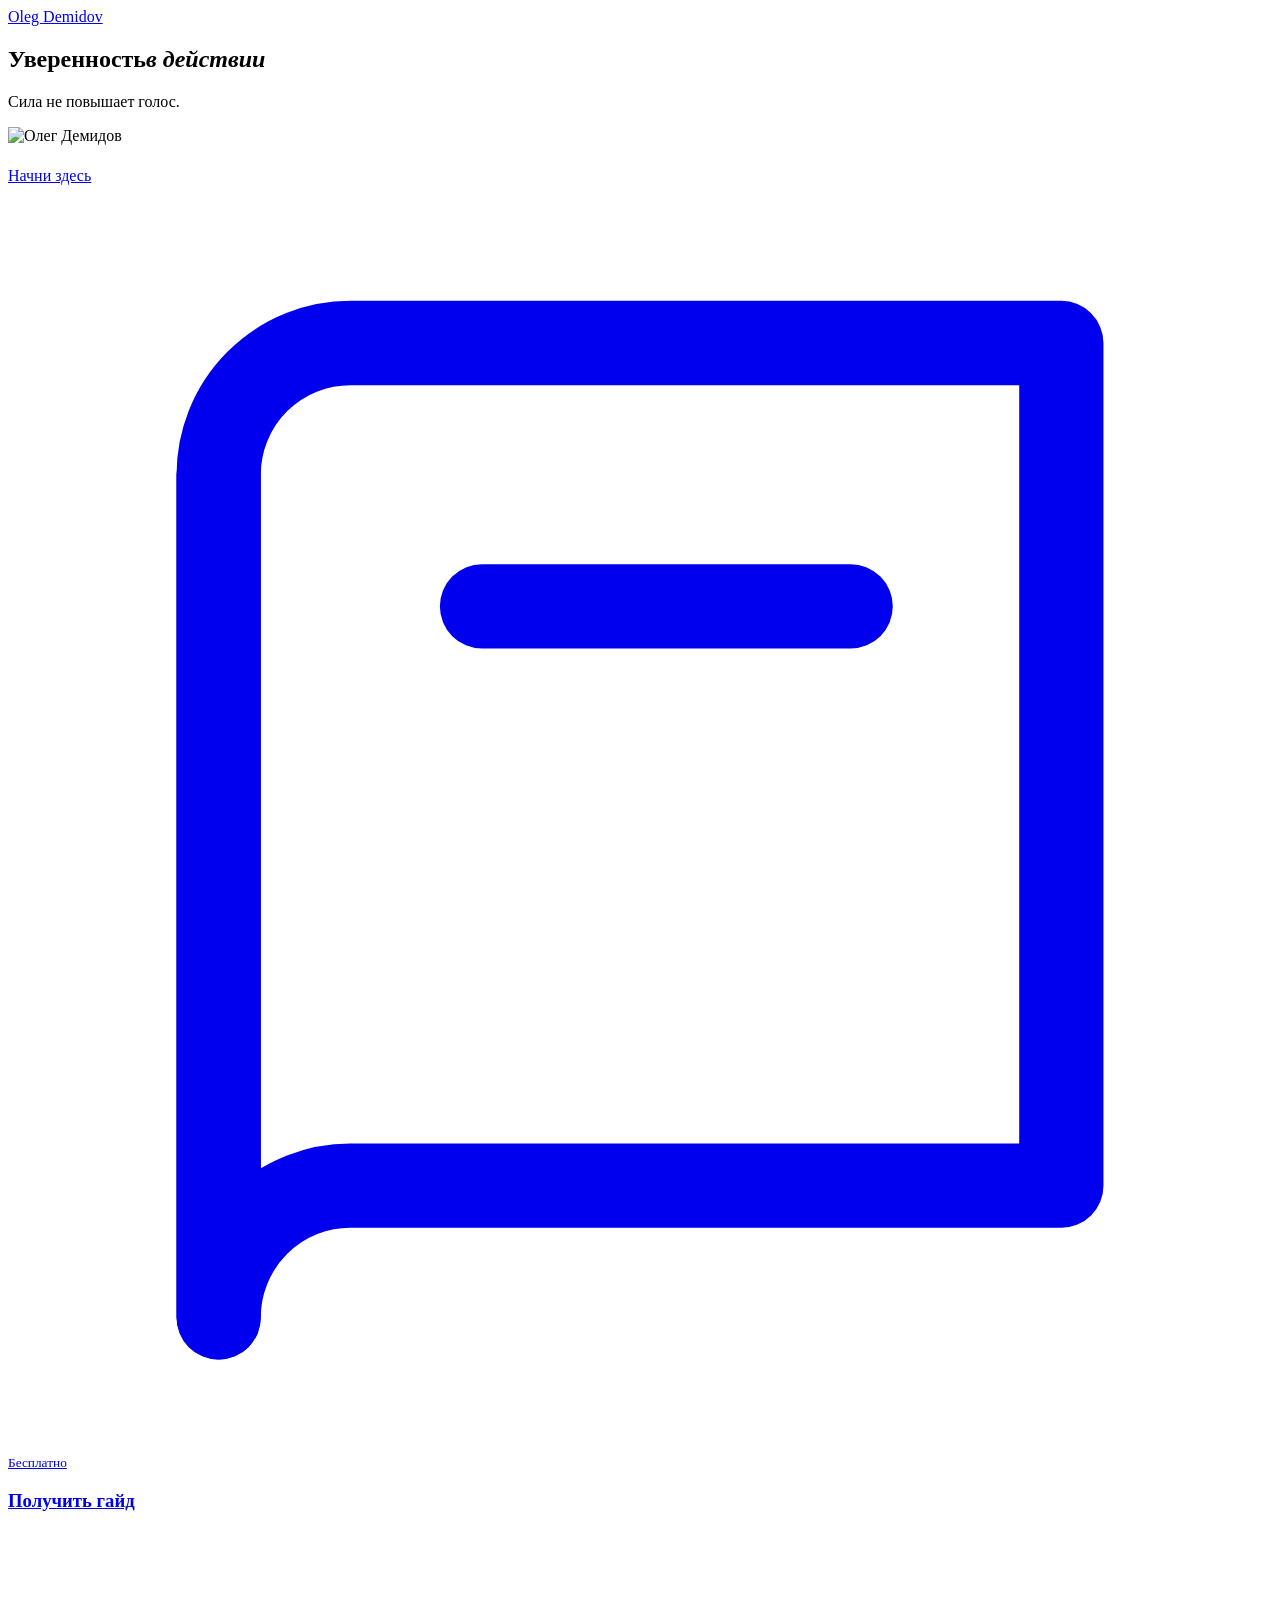
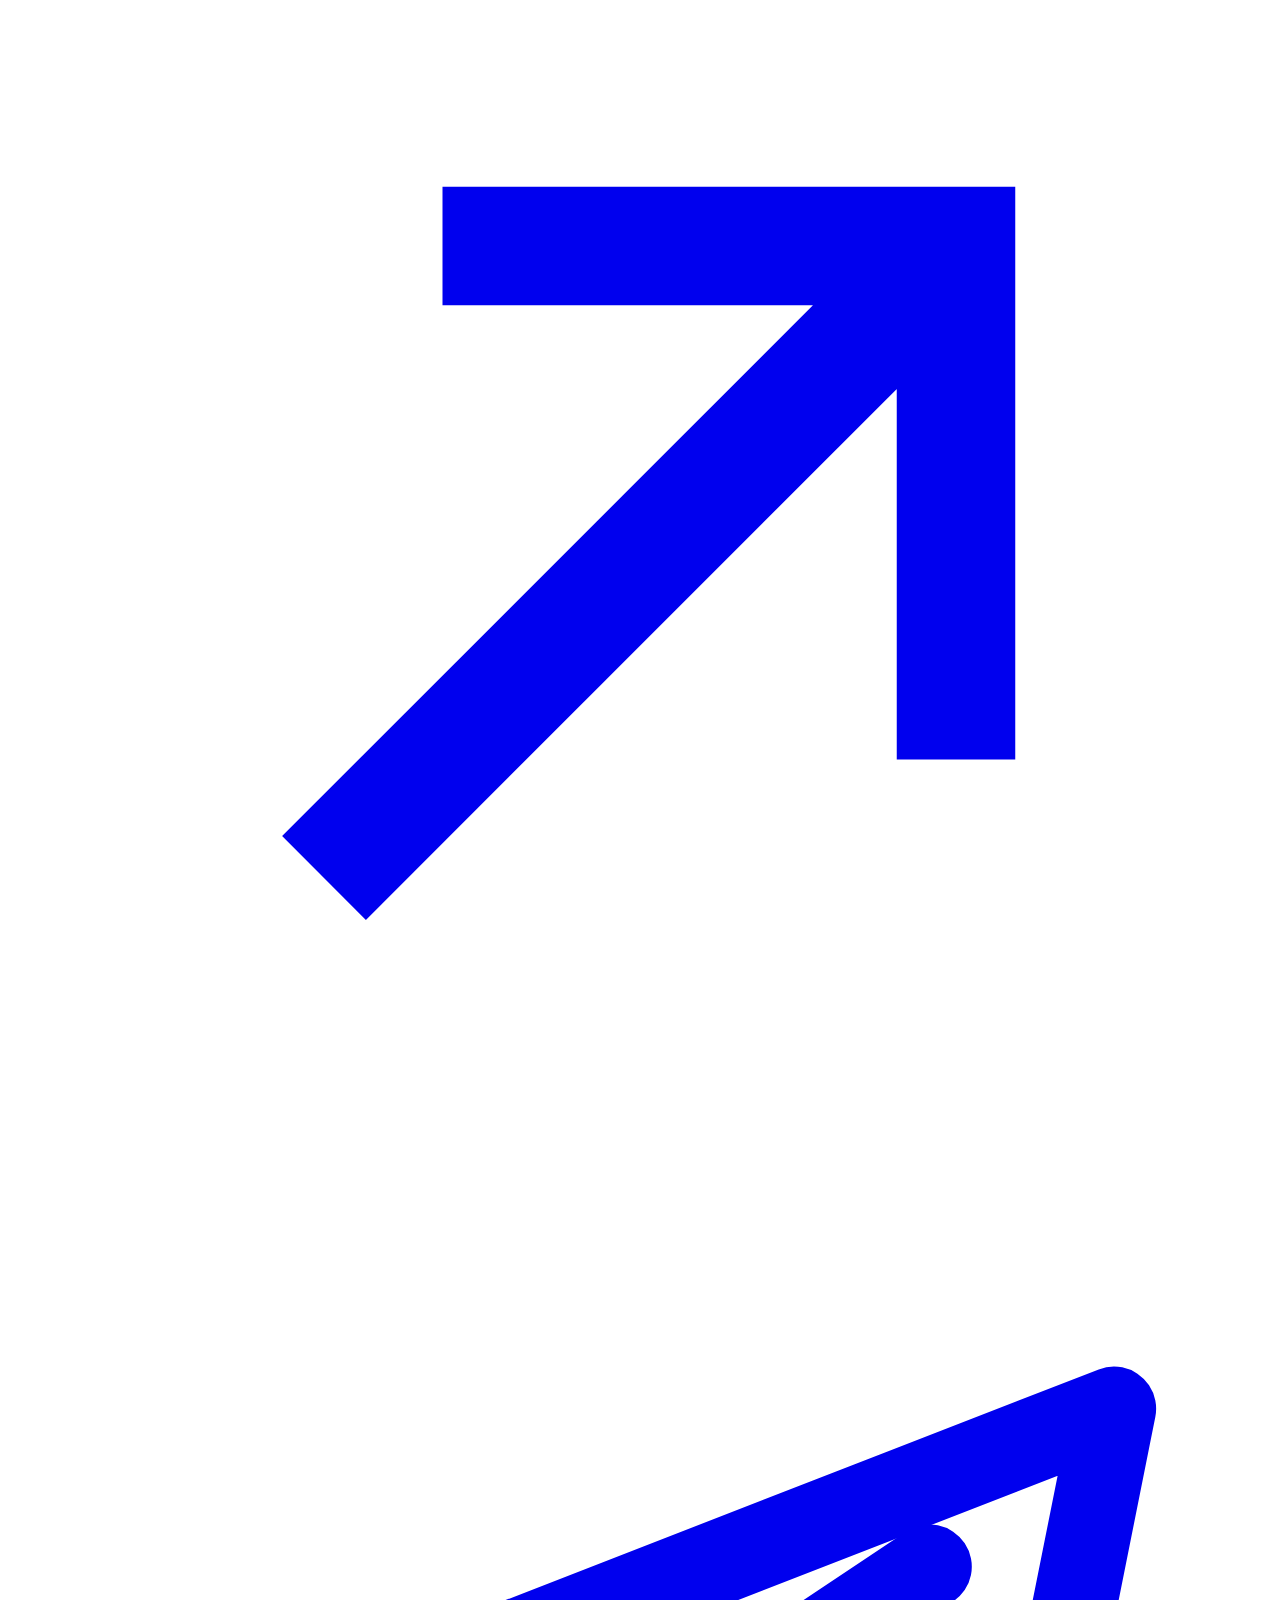
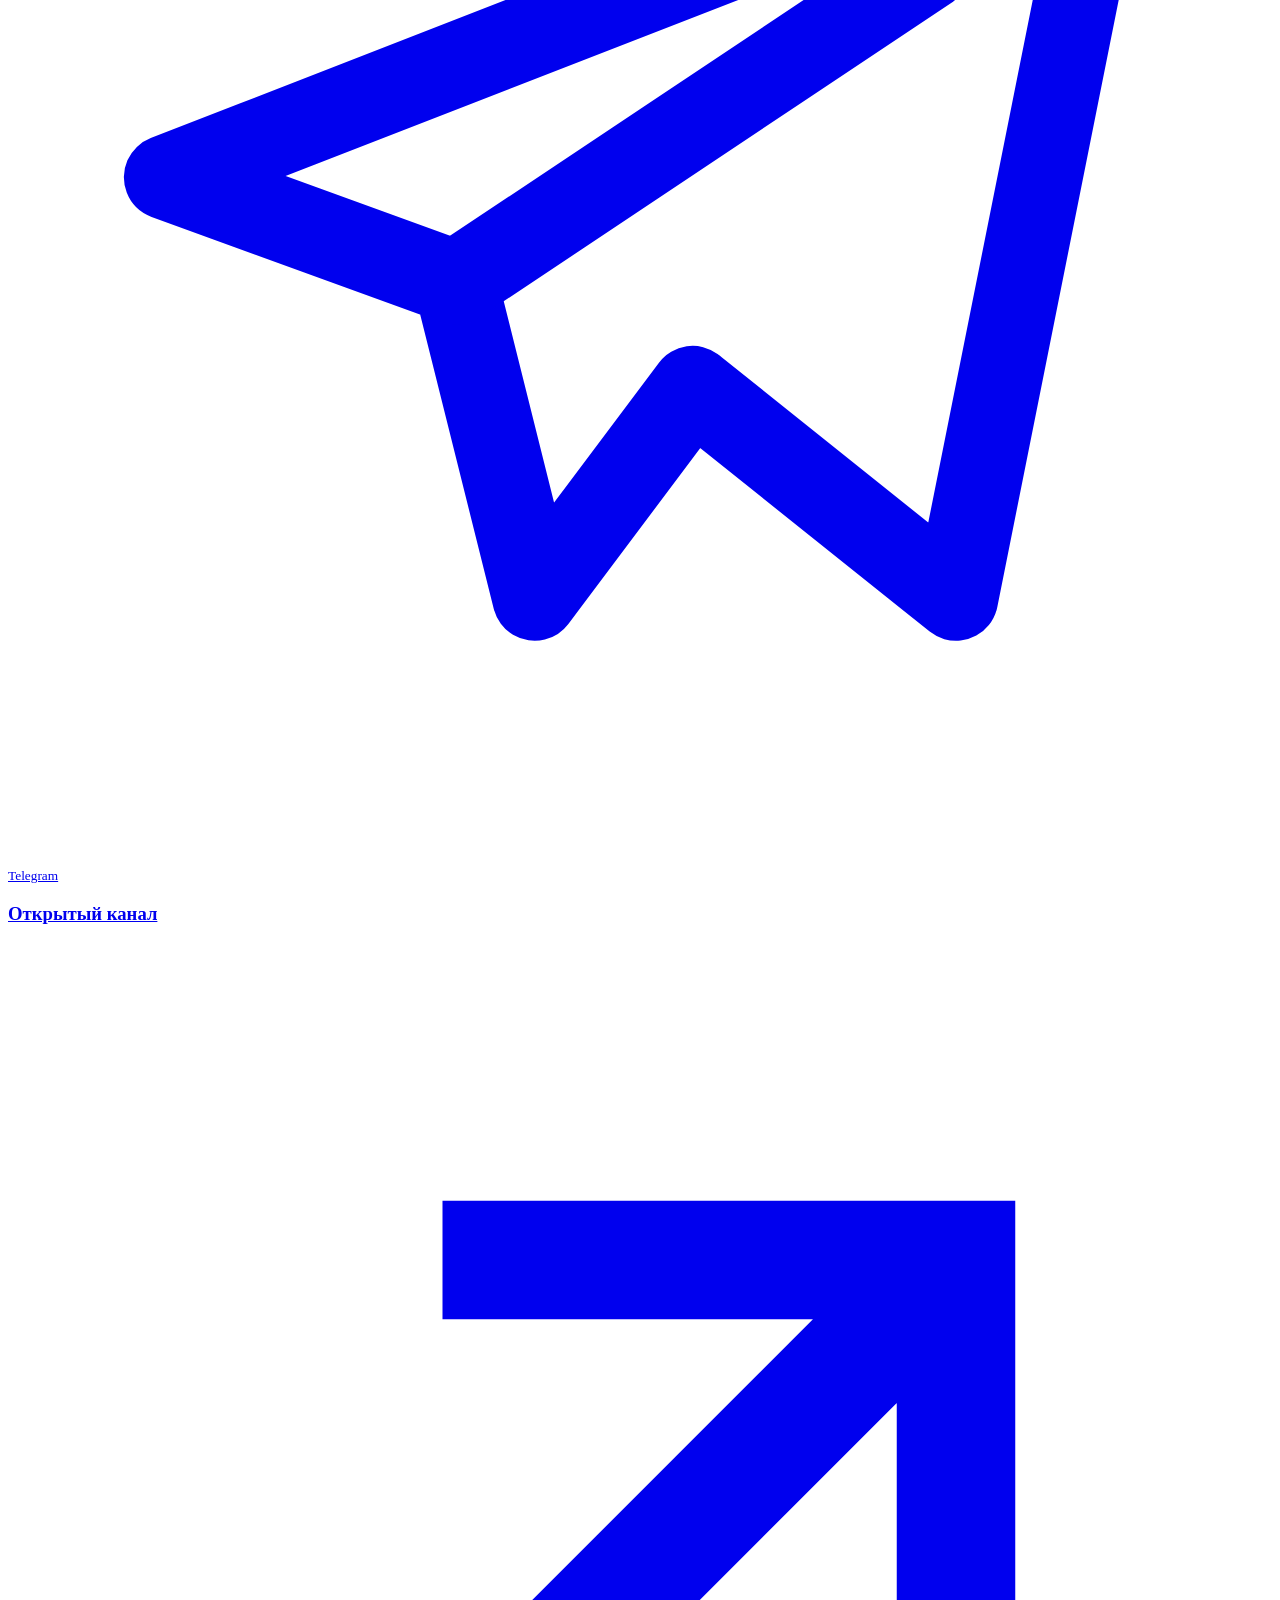
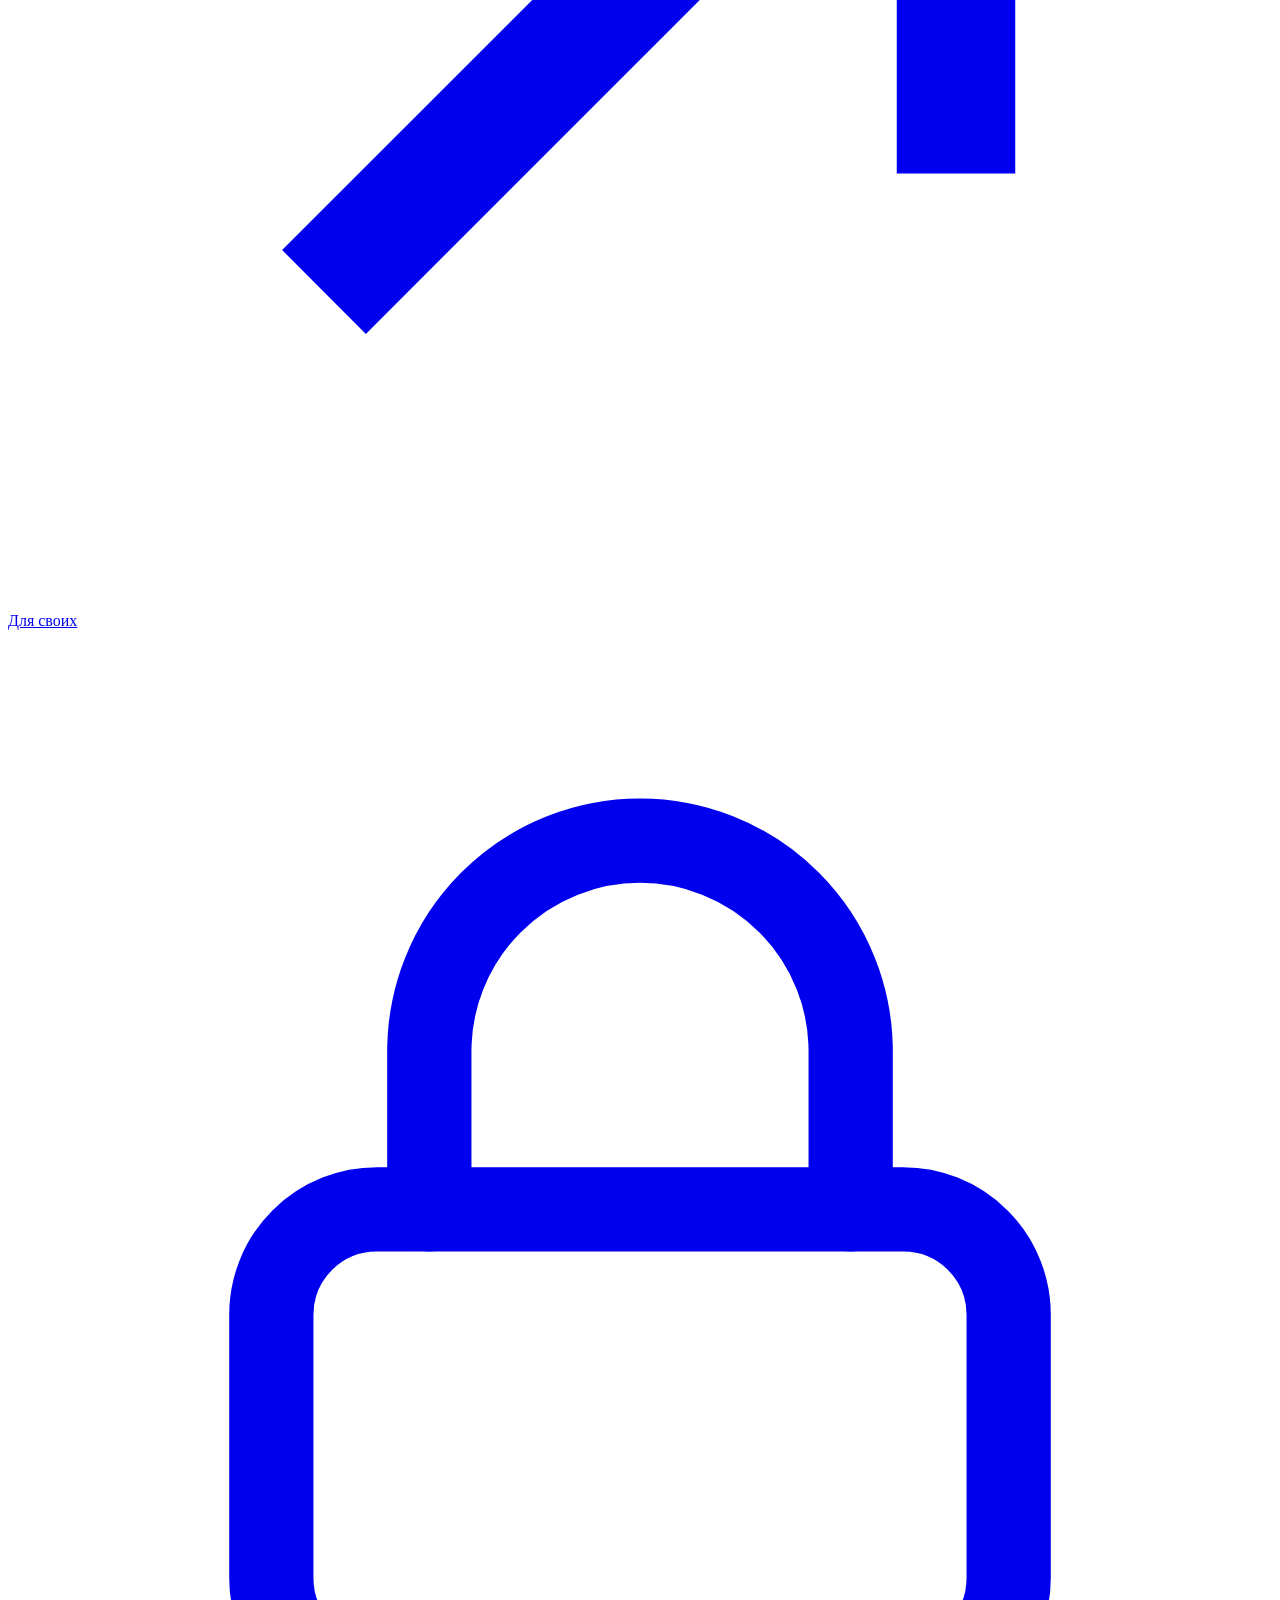
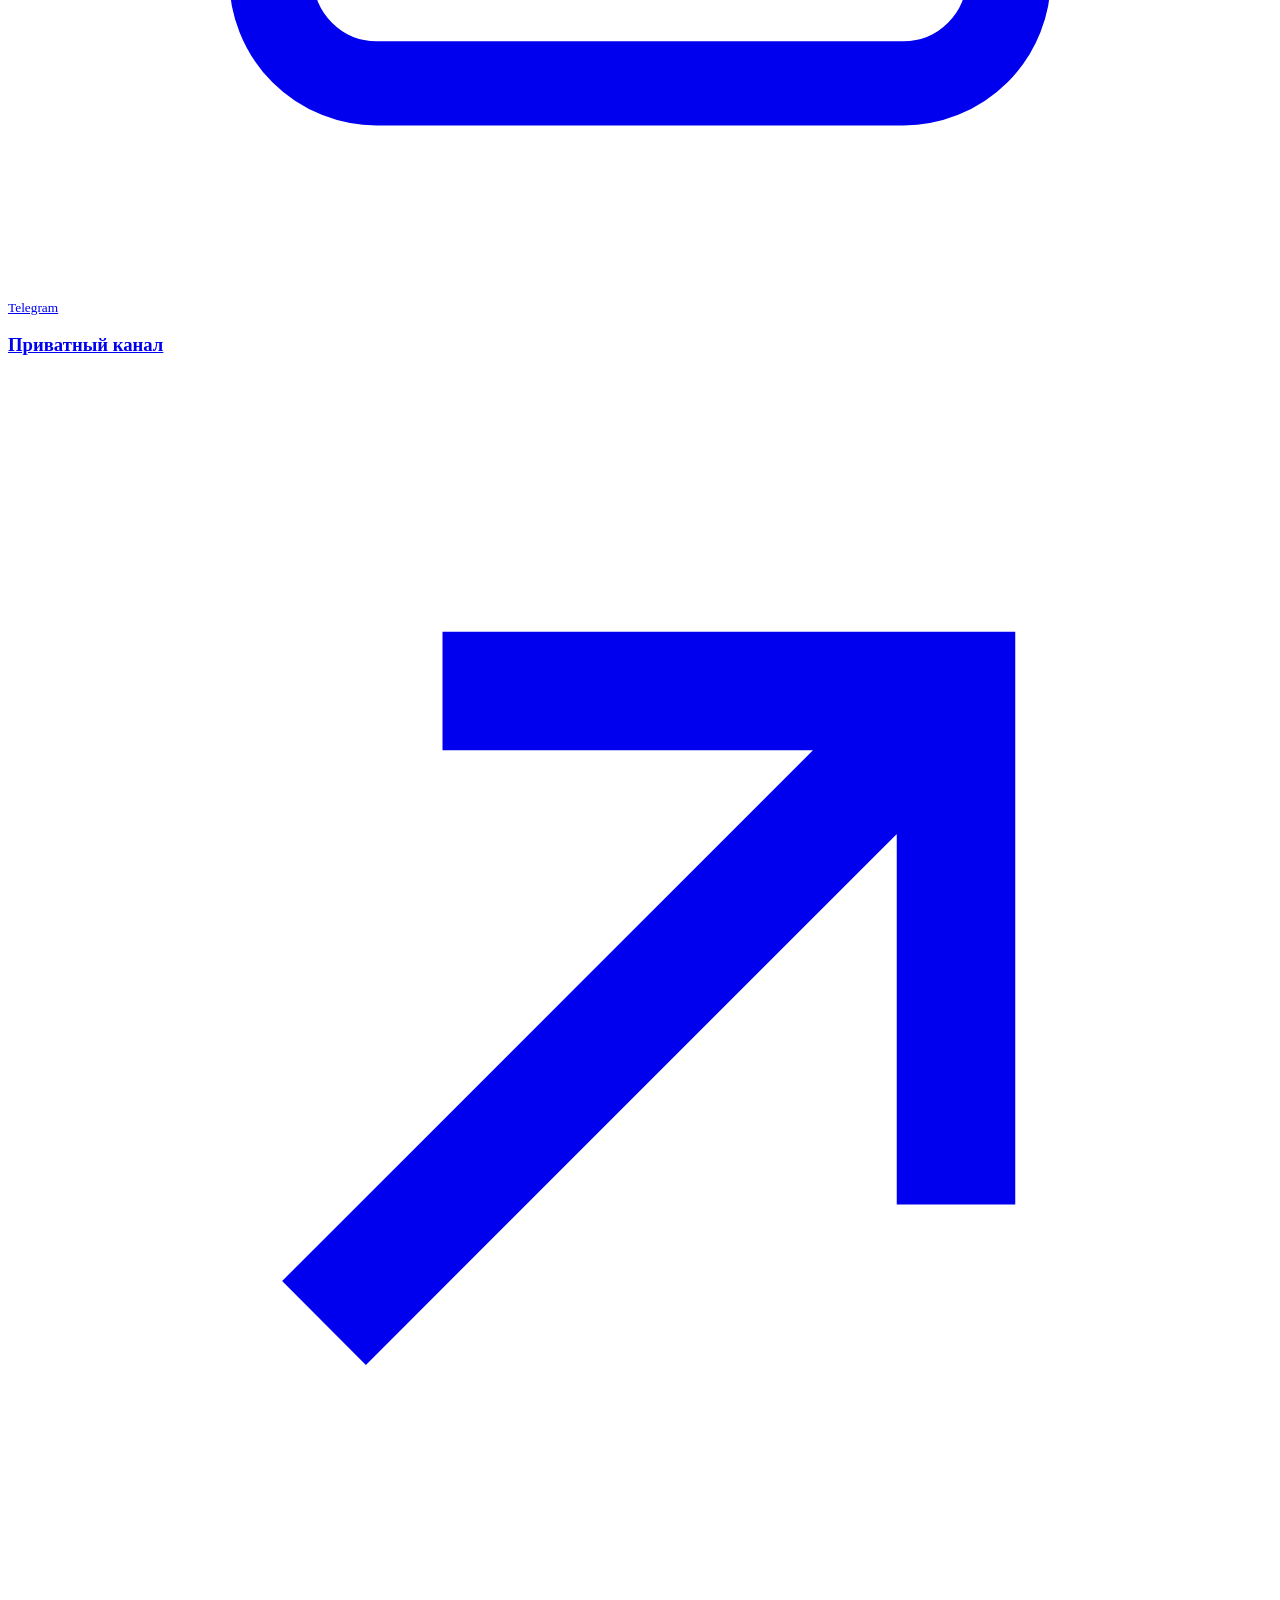
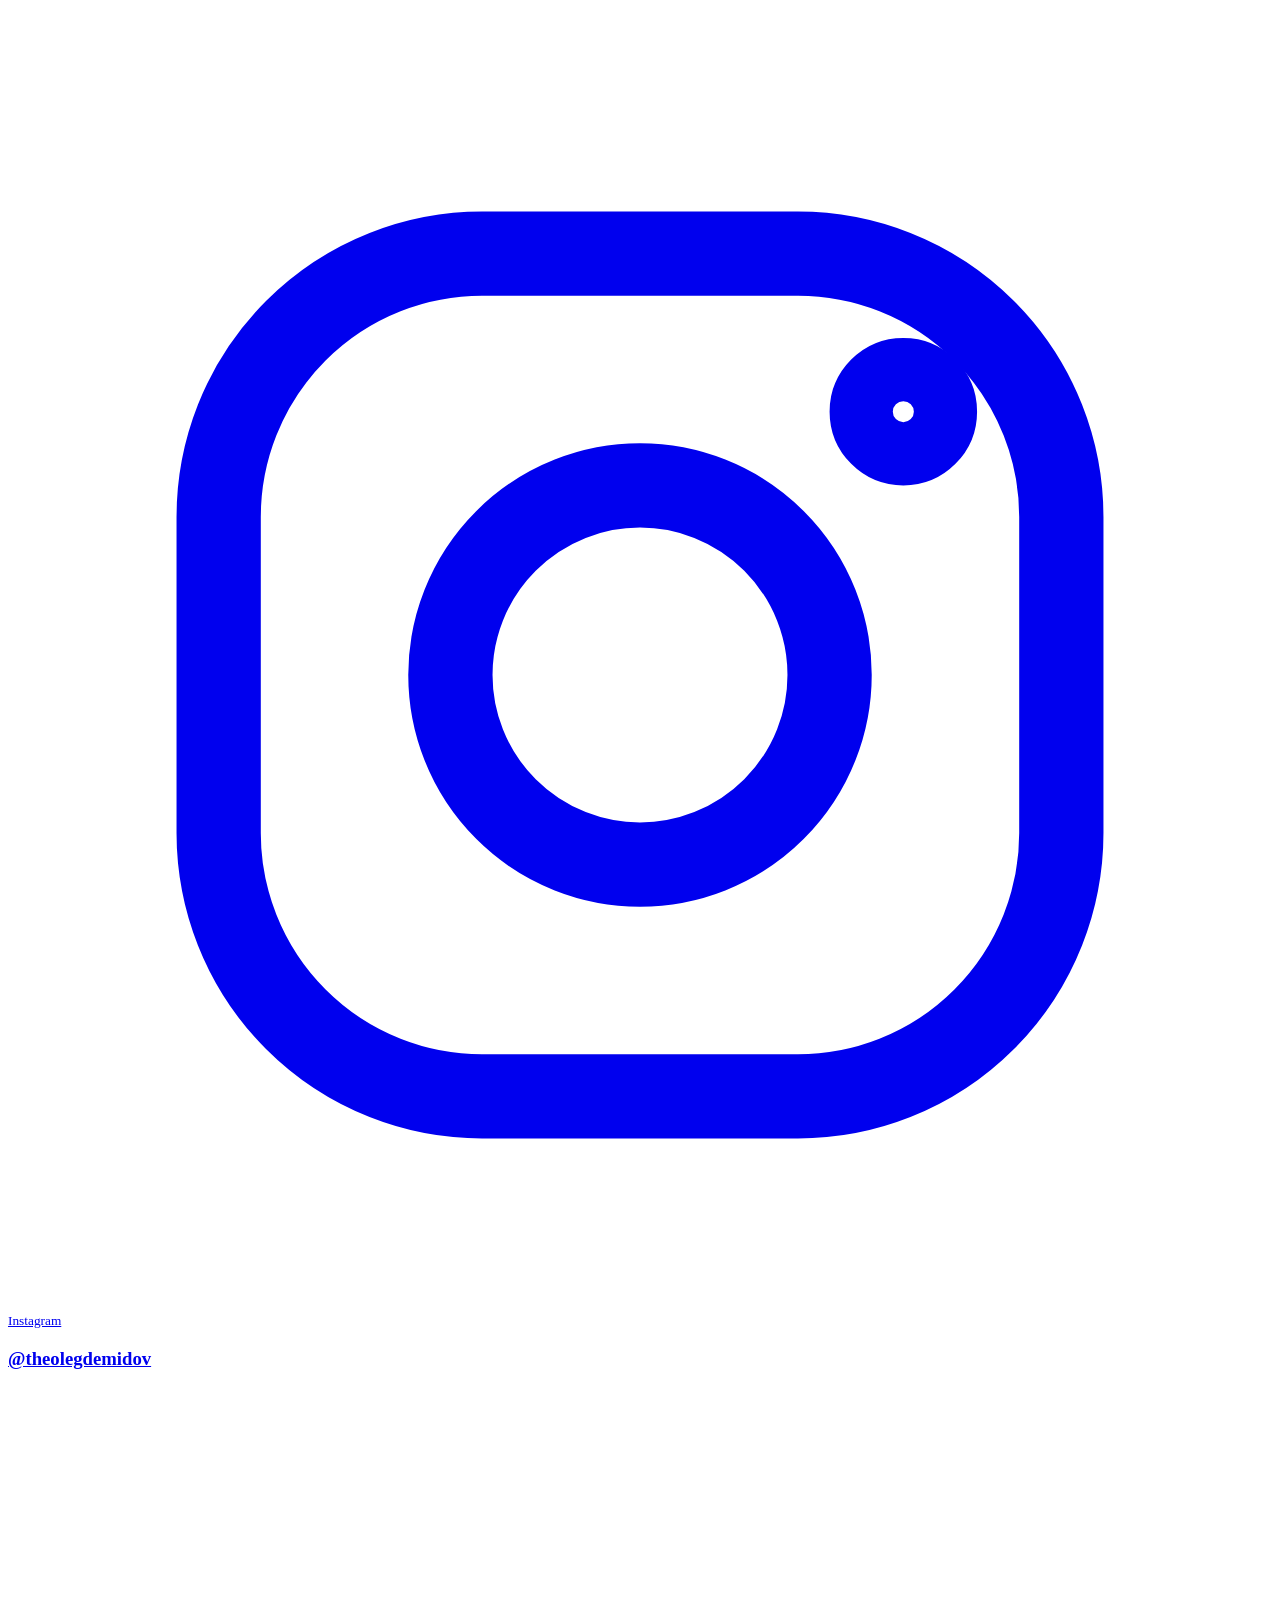
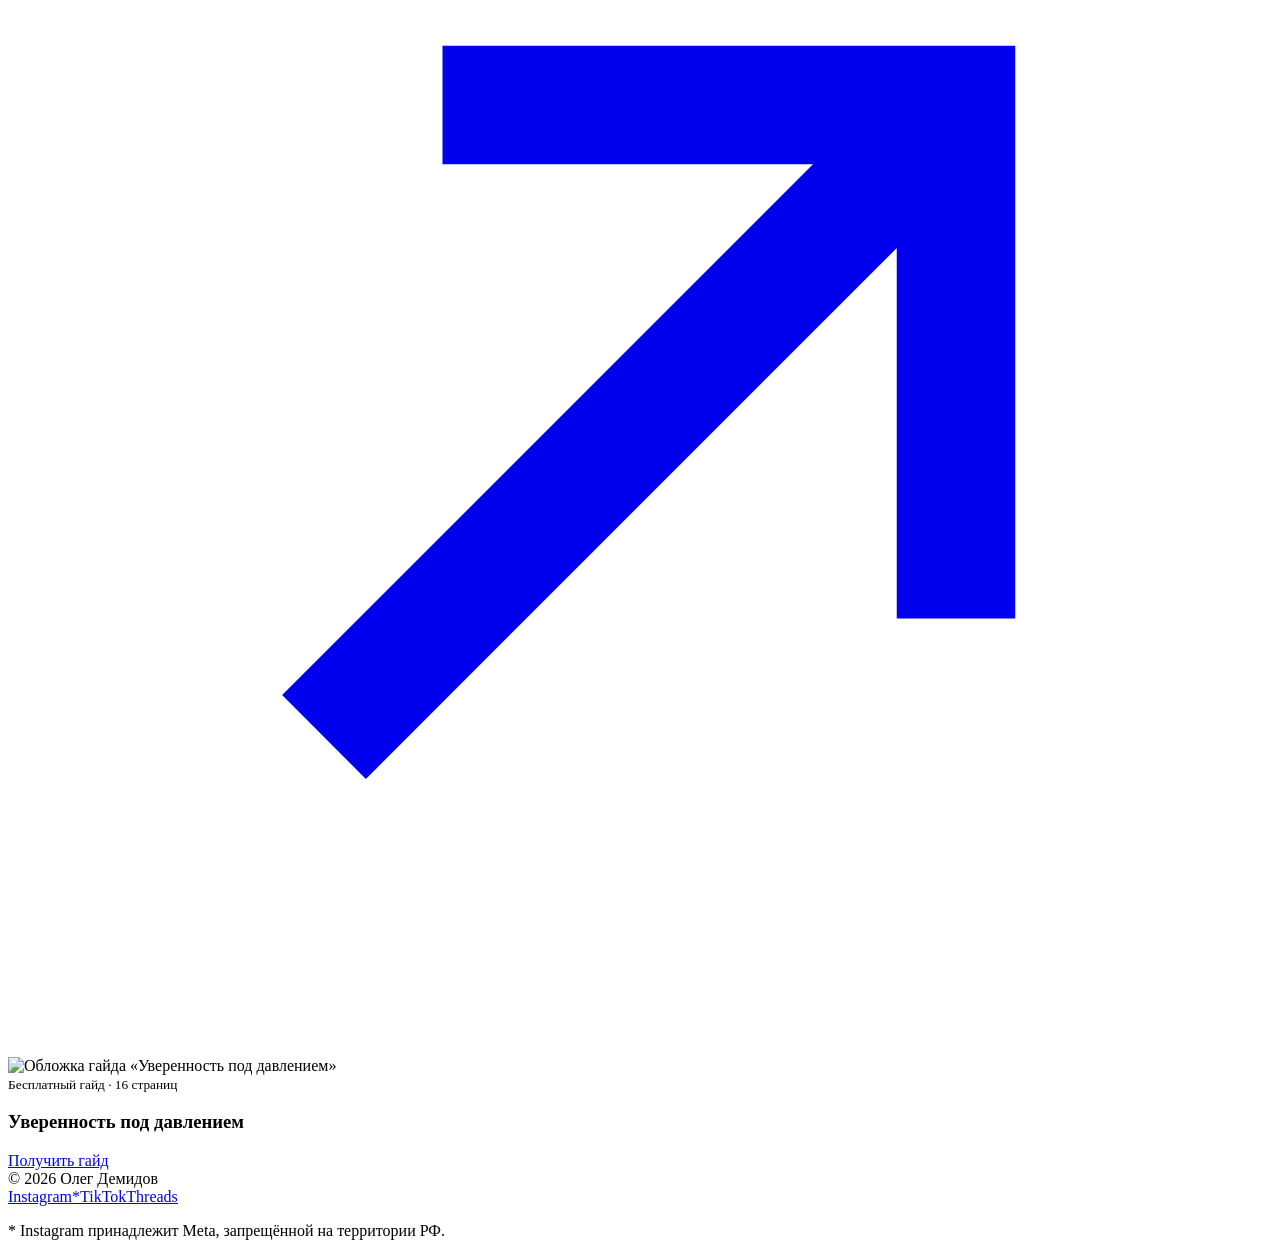
==== index.html @ fed8463e "Add files via upload" ====
<!doctype html><html lang="ru"><head><meta charset="utf-8"><meta name="viewport" content="width=device-width,initial-scale=1,viewport-fit=cover"><title>Oleg Demidov — Уверенность в действии</title><meta name="description" content="Олег Демидов — уверенность в действии. Бесплатный гайд «Уверенность под давлением»: как говорить ясно и действовать, когда внутри всё сжимается."><meta name="theme-color" content="#0f0f11"><link rel="preconnect" href="https://fonts.googleapis.com"><link rel="preconnect" href="https://fonts.gstatic.com" crossorigin><link rel="stylesheet" href="https://fonts.googleapis.com/css2?family=Montserrat:ital,wght@0,500;0,800;1,800;1,900&family=Playfair+Display:ital,wght@0,500;1,500&family=Onest:wght@400;500;600;700&display=swap"><link rel="icon" href="favicon.svg" type="image/svg+xml"><link rel="manifest" href="site.webmanifest"><link rel="stylesheet" href="css/style.css"></head><body class="v1" data-page="home"><header class="top"><div class="wrap bar"><a class="logo" data-p="home" href="index.html">Oleg Demidov</a></div></header><main><section class="hero"><div class="wrap hero-grid"><div class="hero-t"><h1><span>Уверенность</span><span><em>в действии</em></span></h1><p class="lead">Сила не повышает голос.</p></div><div class="hero-p"><img src="img/hero.jpg" alt="Олег Демидов" width="1100" height="1063" fetchpriority="high"></div></div></section><section class="s" style="border-top:0;padding-top:22px"><div class="wrap"><div class="short"><a class="sc rv key " href="https://t.me/conf_action_bot" target="_blank" rel="noopener"><span class=bd>Начни здесь</span><span class="ic"><svg viewBox="0 0 24 24" fill="none" stroke="currentColor" stroke-width="1.6" stroke-linecap="round" stroke-linejoin="round"><path d="M4 5.5A2.5 2.5 0 0 1 6.5 3H20v16H6.5A2.5 2.5 0 0 0 4 21.5z"/><path d="M4 5.5v16M9 8h7"/></svg></span><small>Бесплатно</small><h3>Получить гайд</h3><svg class="ar" viewBox="0 0 16 16" fill="none" stroke="currentColor" stroke-width="1.5"><path d="M4 12 12 4M5.5 4H12v6.5"/></svg></a><a class="sc rv pd" href="https://t.me/theolegdemidov" target="_blank" rel="noopener"><span class="ic"><svg viewBox="0 0 24 24" fill="none" stroke="currentColor" stroke-width="1.6" stroke-linecap="round" stroke-linejoin="round"><path d="M21 4 3 11l5.5 2L10 19l3-4 5 4z"/><path d="m8.5 13 9-6"/></svg></span><small>Telegram</small><h3>Открытый канал</h3><svg class="ar" viewBox="0 0 16 16" fill="none" stroke="currentColor" stroke-width="1.5"><path d="M4 12 12 4M5.5 4H12v6.5"/></svg></a><a class="sc rv key " href="https://t.me/conf_action_bot" target="_blank" rel="noopener"><span class=bd>Для своих</span><span class="ic"><svg viewBox="0 0 24 24" fill="none" stroke="currentColor" stroke-width="1.6" stroke-linecap="round" stroke-linejoin="round"><rect x="5" y="11" width="14" height="9" rx="2"/><path d="M8 11V8a4 4 0 0 1 8 0v3"/></svg></span><small>Telegram</small><h3>Приватный канал</h3><svg class="ar" viewBox="0 0 16 16" fill="none" stroke="currentColor" stroke-width="1.5"><path d="M4 12 12 4M5.5 4H12v6.5"/></svg></a><a class="sc rv ps" href="https://www.instagram.com/theolegdemidov/" target="_blank" rel="noopener"><span class="ic"><svg viewBox="0 0 24 24" fill="none" stroke="currentColor" stroke-width="1.6" stroke-linecap="round" stroke-linejoin="round"><rect x="4" y="4" width="16" height="16" rx="5"/><circle cx="12" cy="12" r="3.6"/><circle cx="17" cy="7" r=".6"/></svg></span><small>Instagram</small><h3>@theolegdemidov</h3><svg class="ar" viewBox="0 0 16 16" fill="none" stroke="currentColor" stroke-width="1.5"><path d="M4 12 12 4M5.5 4H12v6.5"/></svg></a></div></div></section><section class="s"><div class="wrap"><article id="guide" class="card guide rv"><img src="img/cover3.jpg" alt="Обложка гайда «Уверенность под давлением»" width="394" height="591" loading="lazy"><div><small>Бесплатный гайд · 16 страниц</small><h3>Уверенность под давлением</h3><a class="btn" href="https://t.me/conf_action_bot" target="_blank" rel="noopener">Получить гайд</a></div></article></div></section></main><footer><div class="wrap"><span>© 2026 Олег Демидов</span><nav class="soc"><a href="https://www.instagram.com/theolegdemidov/" target="_blank" rel="noopener">Instagram*</a><a href="https://www.tiktok.com/@olegdemidov_" target="_blank" rel="noopener">TikTok</a><a href="https://www.threads.net/@theolegdemidov" target="_blank" rel="noopener">Threads</a></nav><p class="fn">* Instagram принадлежит Meta, запрещённой на территории РФ.</p></div></footer><script src="js/main.js" defer></script></body></html>
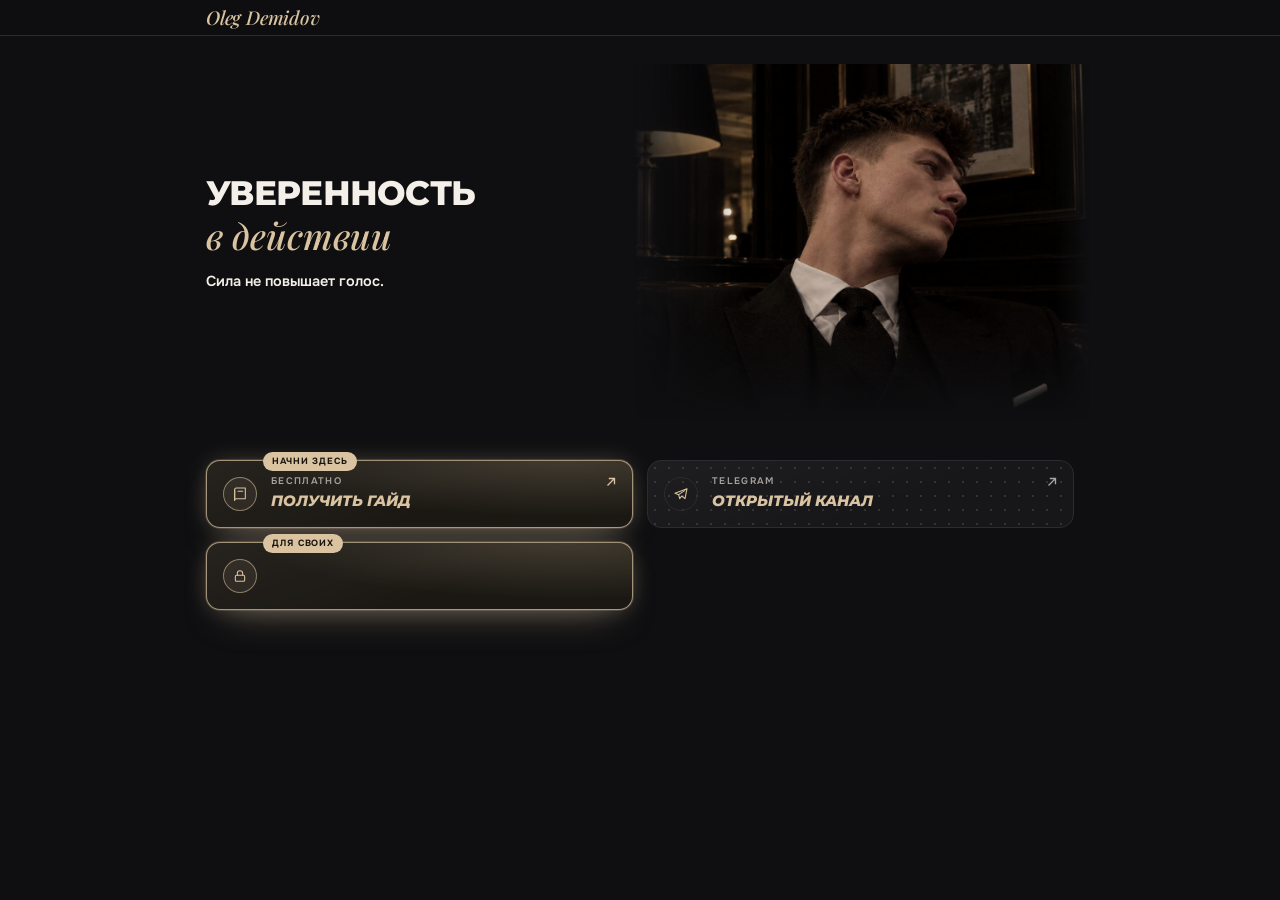
==== commit 5f8df459: "Update index.html" ====
--- a/index.html
+++ b/index.html
@@ -1 +1,57 @@
-<!doctype html><html lang="ru"><head><meta charset="utf-8"><meta name="viewport" content="width=device-width,initial-scale=1,viewport-fit=cover"><title>Oleg Demidov — Уверенность в действии</title><meta name="description" content="Олег Демидов — уверенность в действии. Бесплатный гайд «Уверенность под давлением»: как говорить ясно и действовать, когда внутри всё сжимается."><meta name="theme-color" content="#0f0f11"><link rel="preconnect" href="https://fonts.googleapis.com"><link rel="preconnect" href="https://fonts.gstatic.com" crossorigin><link rel="stylesheet" href="https://fonts.googleapis.com/css2?family=Montserrat:ital,wght@0,500;0,800;1,800;1,900&family=Playfair+Display:ital,wght@0,500;1,500&family=Onest:wght@400;500;600;700&display=swap"><link rel="icon" href="favicon.svg" type="image/svg+xml"><link rel="manifest" href="site.webmanifest"><link rel="stylesheet" href="css/style.css"></head><body class="v1" data-page="home"><header class="top"><div class="wrap bar"><a class="logo" data-p="home" href="index.html">Oleg Demidov</a></div></header><main><section class="hero"><div class="wrap hero-grid"><div class="hero-t"><h1><span>Уверенность</span><span><em>в действии</em></span></h1><p class="lead">Сила не повышает голос.</p></div><div class="hero-p"><img src="img/hero.jpg" alt="Олег Демидов" width="1100" height="1063" fetchpriority="high"></div></div></section><section class="s" style="border-top:0;padding-top:22px"><div class="wrap"><div class="short"><a class="sc rv key " href="https://t.me/conf_action_bot" target="_blank" rel="noopener"><span class=bd>Начни здесь</span><span class="ic"><svg viewBox="0 0 24 24" fill="none" stroke="currentColor" stroke-width="1.6" stroke-linecap="round" stroke-linejoin="round"><path d="M4 5.5A2.5 2.5 0 0 1 6.5 3H20v16H6.5A2.5 2.5 0 0 0 4 21.5z"/><path d="M4 5.5v16M9 8h7"/></svg></span><small>Бесплатно</small><h3>Получить гайд</h3><svg class="ar" viewBox="0 0 16 16" fill="none" stroke="currentColor" stroke-width="1.5"><path d="M4 12 12 4M5.5 4H12v6.5"/></svg></a><a class="sc rv pd" href="https://t.me/theolegdemidov" target="_blank" rel="noopener"><span class="ic"><svg viewBox="0 0 24 24" fill="none" stroke="currentColor" stroke-width="1.6" stroke-linecap="round" stroke-linejoin="round"><path d="M21 4 3 11l5.5 2L10 19l3-4 5 4z"/><path d="m8.5 13 9-6"/></svg></span><small>Telegram</small><h3>Открытый канал</h3><svg class="ar" viewBox="0 0 16 16" fill="none" stroke="currentColor" stroke-width="1.5"><path d="M4 12 12 4M5.5 4H12v6.5"/></svg></a><a class="sc rv key " href="https://t.me/conf_action_bot" target="_blank" rel="noopener"><span class=bd>Для своих</span><span class="ic"><svg viewBox="0 0 24 24" fill="none" stroke="currentColor" stroke-width="1.6" stroke-linecap="round" stroke-linejoin="round"><rect x="5" y="11" width="14" height="9" rx="2"/><path d="M8 11V8a4 4 0 0 1 8 0v3"/></svg></span><small>Telegram</small><h3>Приватный канал</h3><svg class="ar" viewBox="0 0 16 16" fill="none" stroke="currentColor" stroke-width="1.5"><path d="M4 12 12 4M5.5 4H12v6.5"/></svg></a><a class="sc rv ps" href="https://www.instagram.com/theolegdemidov/" target="_blank" rel="noopener"><span class="ic"><svg viewBox="0 0 24 24" fill="none" stroke="currentColor" stroke-width="1.6" stroke-linecap="round" stroke-linejoin="round"><rect x="4" y="4" width="16" height="16" rx="5"/><circle cx="12" cy="12" r="3.6"/><circle cx="17" cy="7" r=".6"/></svg></span><small>Instagram</small><h3>@theolegdemidov</h3><svg class="ar" viewBox="0 0 16 16" fill="none" stroke="currentColor" stroke-width="1.5"><path d="M4 12 12 4M5.5 4H12v6.5"/></svg></a></div></div></section><section class="s"><div class="wrap"><article id="guide" class="card guide rv"><img src="img/cover3.jpg" alt="Обложка гайда «Уверенность под давлением»" width="394" height="591" loading="lazy"><div><small>Бесплатный гайд · 16 страниц</small><h3>Уверенность под давлением</h3><a class="btn" href="https://t.me/conf_action_bot" target="_blank" rel="noopener">Получить гайд</a></div></article></div></section></main><footer><div class="wrap"><span>© 2026 Олег Демидов</span><nav class="soc"><a href="https://www.instagram.com/theolegdemidov/" target="_blank" rel="noopener">Instagram*</a><a href="https://www.tiktok.com/@olegdemidov_" target="_blank" rel="noopener">TikTok</a><a href="https://www.threads.net/@theolegdemidov" target="_blank" rel="noopener">Threads</a></nav><p class="fn">* Instagram принадлежит Meta, запрещённой на территории РФ.</p></div></footer><script src="js/main.js" defer></script></body></html>+<!doctype html>
+<html lang="ru">
+<head>
+  <meta charset="utf-8">
+  <meta name="viewport" content="width=device-width,initial-scale=1,viewport-fit=cover">
+  <title>Oleg Demidov — Уверенность в действии</title>
+  <meta name="description" content="Олег Демидов — уверенность в действии. Бесплатный гайд «Уверенность под давлением»: как говорить ясно и действовать, когда внутри всё сжимается.">
+  <meta name="theme-color" content="#0f0f11">
+  <link rel="preconnect" href="https://fonts.googleapis.com">
+  <link rel="preconnect" href="https://fonts.gstatic.com" crossorigin>
+  <link rel="stylesheet" href="https://fonts.googleapis.com/css2?family=Montserrat:ital,wght@0,500;0,800;1,800;1,900&family=Playfair+Display:ital,wght@0,500;1,500&family=Onest:wght@400;500;600;700&display=swap">
+  <link rel="icon" href="favicon.svg" type="image/svg+xml">
+  <link rel="manifest" href="site.webmanifest">
+  <link rel="stylesheet" href="style.css">
+</head>
+<body class="v1" data-page="home">
+  <header class="top">
+    <div class="wrap bar">
+      <a class="logo" data-p="home" href="index.html">Oleg Demidov</a>
+    </div>
+  </header>
+  <main>
+    <section class="hero">
+      <div class="wrap hero-grid">
+        <div class="hero-t">
+          <h1><span>Уверенность</span><span><em>в действии</em></span></h1>
+          <p class="lead">Сила не повышает голос.</p>
+        </div>
+        <div class="hero-p">
+          <img src="hero.jpg" alt="Олег Демидов" width="1100" height="1063" fetchpriority="high">
+        </div>
+      </div>
+    </section>
+    <section class="s" style="border-top:0;padding-top:22px">
+      <div class="wrap">
+        <div class="short">
+          <a class="sc rv key " href="https://t.me/conf_action_bot" target="_blank" rel="noopener">
+            <span class="bd">Начни здесь</span>
+            <span class="ic">
+              <svg viewBox="0 0 24 24" fill="none" stroke="currentColor" stroke-width="1.6" stroke-linecap="round" stroke-linejoin="round"><path d="M4 5.5A2.5 2.5 0 0 1 6.5 3H20v16H6.5A2.5 2.5 0 0 0 4 21.5z"/><path d="M4 5.5v16M9 8h7"/></svg>
+            </span>
+            <small>Бесплатно</small>
+            <h3>Получить гайд</h3>
+            <svg class="ar" viewBox="0 0 16 16" fill="none" stroke="currentColor" stroke-width="1.5"><path d="M4 12 12 4M5.5 4H12v6.5"/></svg>
+          </a>
+          <a class="sc rv pd" href="https://t.me/theolegdemidov" target="_blank" rel="noopener">
+            <span class="ic">
+              <svg viewBox="0 0 24 24" fill="none" stroke="currentColor" stroke-width="1.6" stroke-linecap="round" stroke-linejoin="round"><path d="M21 4 3 11l5.5 2L10 19l3-4 5 4z"/><path d="m8.5 13 9-6"/></svg>
+            </span>
+            <small>Telegram</small>
+            <h3>Открытый канал</h3>
+            <svg class="ar" viewBox="0 0 16 16" fill="none" stroke="currentColor" stroke-width="1.5"><path d="M4 12 12 4M5.5 4H12v6.5"/></svg>
+          </a>
+          <a class="sc rv key " href="https://t.me/conf_action_bot" target="_blank" rel="noopener">
+            <span class="bd">Для своих</span>
+            <span class="ic">
+              <svg viewBox="0 0 24 24" fill="none" stroke="currentColor" stroke-width="1.6" stroke-linecap="round" stroke-linejoin="round"><rect x="5" y="11" width="14" height="9" rx="2"/><path d="M8 11V8a4 4 0 0 1 8 0v3"/></svg>
--- a/style.css
+++ b/style.css
@@ -0,0 +1,180 @@
+:root{--bg:#0f0f11;--bg2:#17171a;--line:#2b2b30;--fg:#f4efe8;--mute:#a9a49d;--ac:#d9c3a0;--ink:#1a140d;
+--display:"Montserrat",system-ui,-apple-system,"Segoe UI",Arial,sans-serif;--serif:"Playfair Display",Georgia,serif;--body:"Onest","Segoe UI",system-ui,-apple-system,sans-serif;color-scheme:dark}
+*{box-sizing:border-box;margin:0;padding:0;-webkit-tap-highlight-color:transparent}
+html{scroll-behavior:smooth;-webkit-text-size-adjust:100%;background:var(--bg)}
+body{background:var(--bg);color:var(--fg);font:400 17px/1.6 var(--body);min-height:100vh}
+img{max-width:100%;height:auto;display:block}a{color:inherit;text-decoration:none}
+:focus-visible{outline:2px solid var(--ac);outline-offset:3px}
+.wrap{width:100%;max-width:1040px;margin:0 auto;padding-left:max(18px,env(safe-area-inset-left));padding-right:max(18px,env(safe-area-inset-right))}
+.col{max-width:720px}
+/* header */
+header.top{position:sticky;top:0;z-index:50;background:rgba(15,15,17,.9);border-bottom:1px solid var(--line);-webkit-backdrop-filter:blur(10px);backdrop-filter:blur(10px)}
+.bar{display:flex;align-items:center;gap:16px;padding-top:12px;padding-bottom:12px}
+.logo{font:italic 500 27px/1 var(--serif);letter-spacing:-.01em;color:var(--ac);flex:none;white-space:nowrap}
+nav.tabs{display:flex;gap:8px;margin-left:auto;overflow-x:auto;scrollbar-width:none}
+nav.tabs::-webkit-scrollbar{display:none}
+.tab{flex:none;display:inline-flex;align-items:center;min-height:38px;padding:0 16px;border-radius:999px;border:1px solid var(--line);font:600 13px/1 var(--body);letter-spacing:.06em;text-transform:uppercase;color:var(--mute);background:transparent;transition:background .2s,color .2s,border-color .2s}
+.tab.on{background:var(--ac);color:var(--ink);border-color:var(--ac)}
+@media(hover:hover){.tab:not(.on):hover{color:var(--fg);border-color:var(--ac)}}
+.tab:active:not(.on){background:rgba(255,255,255,.08)}
+@media(max-width:700px){.bar{flex-wrap:wrap;gap:10px}nav.tabs{order:3;width:100%}}
+/* hero */
+.hero{padding:0 0 12px}
+.hero-grid{display:grid;grid-template-columns:1fr}
+.hero-p{order:-1;margin:0 -18px;position:relative;overflow:hidden}
+.hero-p img{width:100%;aspect-ratio:1/.9;object-fit:cover;object-position:60% 28%;filter:grayscale(.1) contrast(1.04)}
+.hero-p::after{content:"";position:absolute;inset:0;background:linear-gradient(180deg,transparent 42%,var(--bg) 100%)}
+.hero-t{position:relative;margin-top:-10px}
+h1{font:800 clamp(1.9rem,9.4vw,3.9rem)/1 var(--display);text-transform:uppercase;letter-spacing:-.02em;margin-bottom:18px}
+h1 span{display:block}h1 em{font:italic 500 1.04em var(--serif);color:var(--ac);text-transform:none;letter-spacing:0}
+.lead{font:600 19px/1.4 var(--body);margin-bottom:8px}
+.sub{color:var(--mute);margin-bottom:24px;max-width:34em}
+.cta{display:flex;flex-wrap:wrap;gap:12px}
+@media(min-width:900px){.hero{padding:48px 0 30px}.hero-grid{grid-template-columns:1fr 1fr;gap:20px;align-items:center}.hero-p{order:2;margin:0}.hero-p img{aspect-ratio:1/1.02;max-height:620px;-webkit-mask-image:linear-gradient(to right,transparent,#000 24%,#000 92%,transparent),linear-gradient(to bottom,#000 72%,transparent);-webkit-mask-composite:source-in;mask-image:linear-gradient(to right,transparent,#000 24%,#000 92%,transparent),linear-gradient(to bottom,#000 72%,transparent);mask-composite:intersect}.hero-p::after{display:none}h1{font-size:min(4.4vw,4.1rem)}}
+/* buttons */
+.btn{display:inline-flex;align-items:center;justify-content:center;gap:10px;min-height:50px;padding:0 26px;border-radius:999px;border:1px solid var(--ac);background:var(--ac);color:var(--ink);font:600 15px/1 var(--body);letter-spacing:.06em;text-transform:uppercase;cursor:pointer;transition:filter .2s,transform .15s,background .2s}
+.btn.ghost{background:transparent;color:var(--fg);border-color:var(--line)}
+@media(hover:hover){.btn:hover{filter:brightness(1.08)}.btn.ghost:hover{border-color:var(--ac)}}
+.btn:active{transform:scale(.97);filter:brightness(1.15)}
+/* sections */
+section.s{padding:52px 0;border-top:1px solid var(--line)}
+.tag{font:600 12px/1 var(--body);letter-spacing:.16em;text-transform:uppercase;color:var(--ac);margin-bottom:12px}
+h2{font:italic 900 clamp(28px,6.4vw,42px)/1.05 var(--display);text-transform:uppercase;margin-bottom:12px;text-wrap:balance}
+h2 span{color:var(--ac)}
+.s .sub{margin-bottom:22px}
+.grid{display:grid;gap:14px;grid-template-columns:1fr}
+@media(min-width:720px){.g2{grid-template-columns:1fr 1fr}.g3{grid-template-columns:repeat(3,1fr)}}
+.card{display:block;background:var(--bg2);border:1px solid var(--line);border-radius:16px;padding:22px}
+a.card{transition:border-color .2s}
+@media(hover:hover){a.card:hover{border-color:var(--ac)}}
+.card small{display:block;color:var(--mute);letter-spacing:.1em;text-transform:uppercase;font-size:12px;margin-bottom:8px}
+.card h3{font:italic 800 20px/1.15 var(--display);text-transform:uppercase;color:var(--ac);margin-bottom:8px;overflow-wrap:anywhere}
+.card p{color:var(--mute);font-size:16px}
+.src{display:block;margin-top:10px;font-size:13.5px;color:var(--mute);opacity:.85}
+.st{display:inline-block;font:600 11.5px/1 var(--body);letter-spacing:.12em;text-transform:uppercase;margin-bottom:10px;color:var(--ac)}
+.st.no{color:#e9a7a7}.st.mid{color:#e6cf98}
+/* guide */
+.guide{display:grid;gap:22px;align-items:center;padding:22px}
+.guide img{width:min(58%,230px);margin:0 auto;border-radius:10px;box-shadow:0 16px 40px rgba(0,0,0,.5)}
+.guide .btn{margin-top:18px}
+@media(min-width:700px){.guide{grid-template-columns:220px 1fr;gap:32px;padding:28px}.guide img{width:100%}}
+/* exercises */
+details{border-bottom:1px solid var(--line);padding:16px 0}
+details summary{cursor:pointer;list-style:none;display:flex;gap:14px;align-items:baseline;font:700 18px/1.3 var(--body)}
+details summary::-webkit-details-marker{display:none}
+details summary em{font:italic 800 15px var(--display);font-style:italic;color:var(--ac);flex:none;width:2em}
+details summary::after{content:"+";margin-left:auto;color:var(--ac);font-size:24px;line-height:1}
+details[open] summary::after{content:"–"}
+.exb{padding:12px 0 4px 0}.exb p{color:var(--mute);margin-bottom:10px}
+.exb ol{margin:8px 0 14px 1.2em}.exb li{margin-bottom:8px}
+.ok{border-left:2px solid var(--ac);padding:2px 0 2px 14px;color:var(--mute);font-size:16px}
+.ok b{display:block;font:600 12px/1 var(--body);letter-spacing:.14em;color:var(--ac);margin-bottom:6px}
+ol.refs{margin:0 0 0 1.3em;color:var(--mute);font-size:14.5px}ol.refs li{margin-bottom:10px}
+ol.refs a{color:var(--ac);text-decoration:underline;text-underline-offset:3px}
+footer{border-top:1px solid var(--line);padding:28px 0 48px;color:var(--mute);font-size:14px}
+footer .wrap{display:flex;flex-wrap:wrap;gap:12px 24px;justify-content:space-between;align-items:center}
+footer a{border-bottom:1px solid var(--line)}
+.view{display:none}.view.act{display:block}
+html.js .rv{opacity:0;transform:translateY(14px);transition:opacity .6s ease,transform .6s ease}html.js .rv.in{opacity:1;transform:none}
+@media(prefers-reduced-motion:reduce){html{scroll-behavior:auto}html.js .rv{opacity:1;transform:none;transition:none}}
+.err{min-height:60vh;display:flex;flex-direction:column;align-items:center;justify-content:center;text-align:center;gap:18px}
+/* shortcuts (v1) */
+.short{display:grid;gap:10px;grid-template-columns:1fr}
+@media(min-width:760px){.short{grid-template-columns:1fr 1fr}}
+.sc{position:relative;display:grid;grid-template-columns:34px 1fr;gap:4px 14px;align-items:start;padding:16px 38px 16px 16px;border:1px solid var(--line);border-radius:14px;background:linear-gradient(160deg,rgba(255,255,255,.035),rgba(255,255,255,0) 60%),var(--bg2);transition:border-color .25s,box-shadow .25s,transform .15s}
+.sc .ic{grid-row:1/4;width:34px;height:34px;border-radius:50%;border:1px solid var(--line);display:grid;place-items:center;color:var(--ac)}
+.sc .ic svg{width:16px;height:16px}
+.sc small{font:600 9.5px/1 var(--body);letter-spacing:.14em;text-transform:uppercase;color:var(--mute)}
+.sc h3{font:italic 800 14px/1.2 var(--display);text-transform:uppercase;color:var(--ac)}
+.sc p{font-size:12.5px;line-height:1.45;color:var(--mute)}
+.sc .ar{position:absolute;top:14px;right:14px;width:14px;height:14px;color:var(--mute);transition:color .25s,transform .25s}
+.sc.key{border-color:rgba(217,195,160,.55);box-shadow:0 0 0 1px rgba(217,195,160,.08),0 8px 28px -14px rgba(217,195,160,.35)}
+.sc .bd{position:absolute;top:-9px;left:56px;background:var(--ac);color:var(--ink);font:700 9px/1 var(--body);letter-spacing:.1em;text-transform:uppercase;padding:5px 9px;border-radius:999px}
+@media(hover:hover){.sc:hover{border-color:var(--ac);box-shadow:0 0 0 1px rgba(217,195,160,.25),0 10px 34px -10px rgba(217,195,160,.5)}.sc:hover .ar{color:var(--ac);transform:translate(2px,-2px)}}
+.sc:active{transform:scale(.985);border-color:var(--ac);box-shadow:0 0 0 1px rgba(217,195,160,.3),0 8px 26px -8px rgba(217,195,160,.55)}
+.laws{display:grid;gap:0;grid-template-columns:1fr}
+@media(min-width:760px){.laws{grid-template-columns:1fr 1fr;column-gap:36px}}
+.law{display:grid;grid-template-columns:30px 1fr;gap:2px 10px;padding:12px 0;border-bottom:1px solid var(--line)}
+.law b{grid-row:1/3;font:italic 800 12px/1.6 var(--display);color:var(--ac)}
+.law h3{font:700 11px/1.4 var(--body);letter-spacing:.14em;text-transform:uppercase}
+.law p{font:italic 500 14px/1.45 var(--serif);color:var(--mute)}
+footer .soc{display:flex;flex-wrap:wrap;gap:6px 16px}
+footer .fn{flex-basis:100%;font-size:12px;opacity:.75}
+details.pn{border:1px solid var(--line);border-radius:14px;background:linear-gradient(160deg,rgba(255,255,255,.035),rgba(255,255,255,0) 60%),var(--bg2);padding:0;margin-top:10px;transition:border-color .25s,box-shadow .25s}
+details.pn summary{display:grid;grid-template-columns:34px 1fr 20px;gap:2px 14px;align-items:center;padding:16px;cursor:pointer;list-style:none;font:inherit}
+details.pn summary::-webkit-details-marker{display:none}
+details.pn summary::after{display:none}
+details.pn .ic{grid-row:1/3;width:34px;height:34px;border-radius:50%;border:1px solid var(--line);display:grid;place-items:center;color:var(--ac)}
+details.pn .ic svg{width:16px;height:16px}
+details.pn small{font:600 9.5px/1 var(--body);letter-spacing:.14em;text-transform:uppercase;color:var(--mute);display:block}
+details.pn h3{font:italic 800 14px/1.2 var(--display);text-transform:uppercase;color:var(--ac)}
+details.pn .ch{grid-row:1/3;grid-column:3;width:16px;height:16px;color:var(--ac);transition:transform .3s}
+details.pn[open] .ch{transform:rotate(180deg)}
+details.pn[open]{border-color:rgba(217,195,160,.55)}
+details.pn .pb{padding:0 16px 8px}
+@media(hover:hover){details.pn:hover{border-color:var(--ac);box-shadow:0 10px 34px -12px rgba(217,195,160,.45)}}
+details.pn summary:active{background:rgba(217,195,160,.06)}
+/* v2 scale */
+.v2 .sc{padding:20px 46px 20px 20px;grid-template-columns:42px 1fr;gap:5px 16px;border-radius:16px}
+.v2 .sc .ic,.v2 details.pn .ic{width:42px;height:42px}.v2 .sc .ic svg,.v2 details.pn .ic svg{width:19px;height:19px}
+.v2 .sc small,.v2 details.pn small{font-size:11px}
+.v2 .sc h3,.v2 details.pn h3{font-size:17px}
+.v2 .sc p{font-size:14.5px}
+.v2 .sc .bd{left:68px;font-size:10px;top:-10px}
+.v2 details.pn summary{grid-template-columns:42px 1fr 22px;padding:20px;gap:5px 16px}
+.v2 details.pn .pb{padding:0 20px 10px}
+.v2 .law h3{font-size:12px}.v2 .law p{font-size:15.5px}
+.short details.pn{grid-column:1/-1;margin-top:0}
+/* v3 shortcuts */
+.sc{align-items:center;overflow:visible}
+.sc .ic{grid-row:1/3}
+.sc h3{font-size:15px}
+.sc.pd{background-image:radial-gradient(rgba(217,195,160,.16) 1px,transparent 1.2px),linear-gradient(160deg,rgba(255,255,255,.03),rgba(255,255,255,0) 60%);background-size:14px 14px,auto;background-color:var(--bg2)}
+.sc.ps{background-image:repeating-linear-gradient(115deg,rgba(217,195,160,.06) 0 1px,transparent 1px 13px),linear-gradient(160deg,rgba(255,255,255,.03),rgba(255,255,255,0) 60%);background-color:var(--bg2)}
+.sc.key{border-color:rgba(217,195,160,.7);background:radial-gradient(120% 140% at 85% 0%,rgba(217,195,160,.20),rgba(217,195,160,0) 60%),linear-gradient(160deg,rgba(255,255,255,.05),rgba(255,255,255,0) 60%),#1b1813;box-shadow:0 0 0 1px rgba(217,195,160,.18),0 0 26px -6px rgba(217,195,160,.42),0 18px 40px -22px rgba(217,195,160,.55)}
+.sc.key .ic{border-color:rgba(217,195,160,.55);background:rgba(217,195,160,.08)}
+.sc.key .ar{color:var(--ac)}
+@media(hover:hover){.sc.key:hover{border-color:#ecd9b8;background:radial-gradient(120% 140% at 85% 0%,rgba(217,195,160,.32),rgba(217,195,160,0) 62%),linear-gradient(160deg,rgba(255,255,255,.07),rgba(255,255,255,0) 60%),#211c15;box-shadow:0 0 0 1px rgba(236,217,184,.35),0 0 34px -4px rgba(217,195,160,.6),0 20px 44px -20px rgba(217,195,160,.7)}}
+.sc.key:active{border-color:#ecd9b8;background:radial-gradient(120% 140% at 85% 0%,rgba(217,195,160,.34),rgba(217,195,160,0) 62%),linear-gradient(160deg,rgba(255,255,255,.08),rgba(255,255,255,0) 60%),#241e16;box-shadow:0 0 0 1px rgba(236,217,184,.4),0 0 36px -2px rgba(217,195,160,.65)}
+.short{gap:14px}
+.v2 .sc{min-height:92px}.v2 .sc h3{font-size:18px}
+.sc{min-height:68px}
+/* minimal ~ 60-65% */
+body{font-size:14px;line-height:1.55}
+.wrap{max-width:900px;padding-left:max(16px,env(safe-area-inset-left));padding-right:max(16px,env(safe-area-inset-right))}
+.bar{padding-top:8px;padding-bottom:8px;gap:12px}
+.logo{font-size:19px}
+nav.tabs{gap:6px}
+.tab{min-height:26px;padding:0 11px;font-size:10px;letter-spacing:.07em}
+h1{font-size:clamp(1.3rem,6vw,1.75rem);margin-bottom:12px}
+.lead{font-size:14.5px;margin-bottom:6px}
+.sub{font-size:13px;margin-bottom:16px}
+.cta{gap:8px}
+.btn{min-height:34px;padding:0 17px;font-size:10.5px;letter-spacing:.08em;gap:8px}
+.hero-p{margin:0 -16px}
+.hero-p img{aspect-ratio:1/.78}
+@media(min-width:900px){.hero{padding:28px 0 18px}h1{font-size:2.15rem}.hero-p img{max-height:400px}}
+section.s{padding:30px 0}
+.tag{font-size:10px;margin-bottom:8px}
+h2{font-size:clamp(17px,4.4vw,22px);margin-bottom:8px}
+.s .sub{margin-bottom:14px}
+.grid{gap:10px}
+.card{padding:14px;border-radius:12px}
+.card small{font-size:10px;margin-bottom:5px}
+.card h3{font-size:14px;margin-bottom:5px}
+.card p{font-size:13px}
+.st{font-size:10px;margin-bottom:6px}
+.src{font-size:12px}
+.guide{padding:14px;gap:14px}
+.guide img{width:min(40%,150px)}
+@media(min-width:700px){.guide{grid-template-columns:150px 1fr;gap:22px;padding:18px}}
+.guide .btn{margin-top:12px}
+details{padding:11px 0}
+details summary{font-size:14px;gap:10px}
+details summary em{font-size:12px}
+details summary::after{font-size:18px}
+.exb p,.exb li{font-size:13px}.ok{font-size:13px}.ok b{font-size:10px}
+ol.refs{font-size:12.5px}
+footer{padding:20px 0 34px;font-size:12px}
+footer .soc{display:flex;flex-wrap:wrap;gap:6px 14px}
+footer .fn{flex-basis:100%;font-size:11px;opacity:.75}
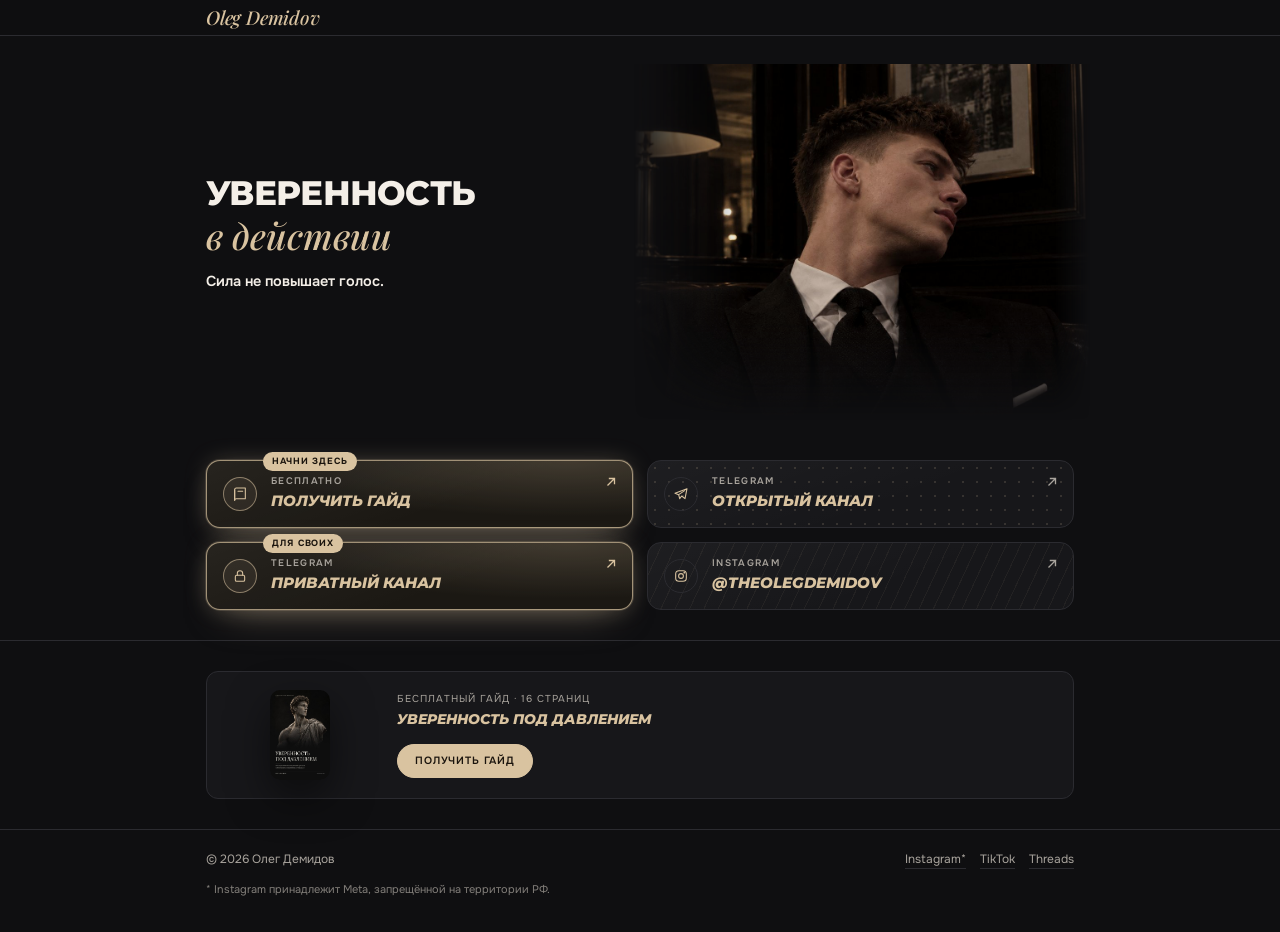
==== commit 866c5805: "Add files via upload" ====
--- a/index.html
+++ b/index.html
@@ -1,57 +1 @@
-<!doctype html>
-<html lang="ru">
-<head>
-  <meta charset="utf-8">
-  <meta name="viewport" content="width=device-width,initial-scale=1,viewport-fit=cover">
-  <title>Oleg Demidov — Уверенность в действии</title>
-  <meta name="description" content="Олег Демидов — уверенность в действии. Бесплатный гайд «Уверенность под давлением»: как говорить ясно и действовать, когда внутри всё сжимается.">
-  <meta name="theme-color" content="#0f0f11">
-  <link rel="preconnect" href="https://fonts.googleapis.com">
-  <link rel="preconnect" href="https://fonts.gstatic.com" crossorigin>
-  <link rel="stylesheet" href="https://fonts.googleapis.com/css2?family=Montserrat:ital,wght@0,500;0,800;1,800;1,900&family=Playfair+Display:ital,wght@0,500;1,500&family=Onest:wght@400;500;600;700&display=swap">
-  <link rel="icon" href="favicon.svg" type="image/svg+xml">
-  <link rel="manifest" href="site.webmanifest">
-  <link rel="stylesheet" href="style.css">
-</head>
-<body class="v1" data-page="home">
-  <header class="top">
-    <div class="wrap bar">
-      <a class="logo" data-p="home" href="index.html">Oleg Demidov</a>
-    </div>
-  </header>
-  <main>
-    <section class="hero">
-      <div class="wrap hero-grid">
-        <div class="hero-t">
-          <h1><span>Уверенность</span><span><em>в действии</em></span></h1>
-          <p class="lead">Сила не повышает голос.</p>
-        </div>
-        <div class="hero-p">
-          <img src="hero.jpg" alt="Олег Демидов" width="1100" height="1063" fetchpriority="high">
-        </div>
-      </div>
-    </section>
-    <section class="s" style="border-top:0;padding-top:22px">
-      <div class="wrap">
-        <div class="short">
-          <a class="sc rv key " href="https://t.me/conf_action_bot" target="_blank" rel="noopener">
-            <span class="bd">Начни здесь</span>
-            <span class="ic">
-              <svg viewBox="0 0 24 24" fill="none" stroke="currentColor" stroke-width="1.6" stroke-linecap="round" stroke-linejoin="round"><path d="M4 5.5A2.5 2.5 0 0 1 6.5 3H20v16H6.5A2.5 2.5 0 0 0 4 21.5z"/><path d="M4 5.5v16M9 8h7"/></svg>
-            </span>
-            <small>Бесплатно</small>
-            <h3>Получить гайд</h3>
-            <svg class="ar" viewBox="0 0 16 16" fill="none" stroke="currentColor" stroke-width="1.5"><path d="M4 12 12 4M5.5 4H12v6.5"/></svg>
-          </a>
-          <a class="sc rv pd" href="https://t.me/theolegdemidov" target="_blank" rel="noopener">
-            <span class="ic">
-              <svg viewBox="0 0 24 24" fill="none" stroke="currentColor" stroke-width="1.6" stroke-linecap="round" stroke-linejoin="round"><path d="M21 4 3 11l5.5 2L10 19l3-4 5 4z"/><path d="m8.5 13 9-6"/></svg>
-            </span>
-            <small>Telegram</small>
-            <h3>Открытый канал</h3>
-            <svg class="ar" viewBox="0 0 16 16" fill="none" stroke="currentColor" stroke-width="1.5"><path d="M4 12 12 4M5.5 4H12v6.5"/></svg>
-          </a>
-          <a class="sc rv key " href="https://t.me/conf_action_bot" target="_blank" rel="noopener">
-            <span class="bd">Для своих</span>
-            <span class="ic">
-              <svg viewBox="0 0 24 24" fill="none" stroke="currentColor" stroke-width="1.6" stroke-linecap="round" stroke-linejoin="round"><rect x="5" y="11" width="14" height="9" rx="2"/><path d="M8 11V8a4 4 0 0 1 8 0v3"/></svg>
+<!doctype html><html lang="ru"><head><meta charset="utf-8"><meta name="viewport" content="width=device-width,initial-scale=1,viewport-fit=cover"><title>Oleg Demidov — Уверенность в действии</title><meta name="description" content="Олег Демидов — уверенность в действии. Бесплатный гайд «Уверенность под давлением»: как говорить ясно и действовать, когда внутри всё сжимается."><meta name="theme-color" content="#0f0f11"><link rel="preconnect" href="https://fonts.googleapis.com"><link rel="preconnect" href="https://fonts.gstatic.com" crossorigin><link rel="stylesheet" href="https://fonts.googleapis.com/css2?family=Montserrat:ital,wght@0,500;0,800;1,800;1,900&family=Playfair+Display:ital,wght@0,500;1,500&family=Onest:wght@400;500;600;700&display=swap"><link rel="icon" href="favicon.svg" type="image/svg+xml"><link rel="manifest" href="site.webmanifest"><link rel="stylesheet" href="css/style.css"></head><body class="v1" data-page="home"><header class="top"><div class="wrap bar"><a class="logo" data-p="home" href="index.html">Oleg Demidov</a></div></header><main><section class="hero"><div class="wrap hero-grid"><div class="hero-t"><h1><span>Уверенность</span><span><em>в действии</em></span></h1><p class="lead">Сила не повышает голос.</p></div><div class="hero-p"><img src="img/hero.jpg" alt="Олег Демидов" width="1100" height="1063" fetchpriority="high"></div></div></section><section class="s" style="border-top:0;padding-top:22px"><div class="wrap"><div class="short"><a class="sc rv key " href="https://t.me/conf_action_bot" target="_blank" rel="noopener"><span class=bd>Начни здесь</span><span class="ic"><svg viewBox="0 0 24 24" fill="none" stroke="currentColor" stroke-width="1.6" stroke-linecap="round" stroke-linejoin="round"><path d="M4 5.5A2.5 2.5 0 0 1 6.5 3H20v16H6.5A2.5 2.5 0 0 0 4 21.5z"/><path d="M4 5.5v16M9 8h7"/></svg></span><small>Бесплатно</small><h3>Получить гайд</h3><svg class="ar" viewBox="0 0 16 16" fill="none" stroke="currentColor" stroke-width="1.5"><path d="M4 12 12 4M5.5 4H12v6.5"/></svg></a><a class="sc rv pd" href="https://t.me/theolegdemidov" target="_blank" rel="noopener"><span class="ic"><svg viewBox="0 0 24 24" fill="none" stroke="currentColor" stroke-width="1.6" stroke-linecap="round" stroke-linejoin="round"><path d="M21 4 3 11l5.5 2L10 19l3-4 5 4z"/><path d="m8.5 13 9-6"/></svg></span><small>Telegram</small><h3>Открытый канал</h3><svg class="ar" viewBox="0 0 16 16" fill="none" stroke="currentColor" stroke-width="1.5"><path d="M4 12 12 4M5.5 4H12v6.5"/></svg></a><a class="sc rv key " href="https://t.me/conf_action_bot" target="_blank" rel="noopener"><span class=bd>Для своих</span><span class="ic"><svg viewBox="0 0 24 24" fill="none" stroke="currentColor" stroke-width="1.6" stroke-linecap="round" stroke-linejoin="round"><rect x="5" y="11" width="14" height="9" rx="2"/><path d="M8 11V8a4 4 0 0 1 8 0v3"/></svg></span><small>Telegram</small><h3>Приватный канал</h3><svg class="ar" viewBox="0 0 16 16" fill="none" stroke="currentColor" stroke-width="1.5"><path d="M4 12 12 4M5.5 4H12v6.5"/></svg></a><a class="sc rv ps" href="https://www.instagram.com/theolegdemidov/" target="_blank" rel="noopener"><span class="ic"><svg viewBox="0 0 24 24" fill="none" stroke="currentColor" stroke-width="1.6" stroke-linecap="round" stroke-linejoin="round"><rect x="4" y="4" width="16" height="16" rx="5"/><circle cx="12" cy="12" r="3.6"/><circle cx="17" cy="7" r=".6"/></svg></span><small>Instagram</small><h3>@theolegdemidov</h3><svg class="ar" viewBox="0 0 16 16" fill="none" stroke="currentColor" stroke-width="1.5"><path d="M4 12 12 4M5.5 4H12v6.5"/></svg></a></div></div></section><section class="s"><div class="wrap"><article id="guide" class="card guide rv"><img src="img/cover3.jpg" alt="Обложка гайда «Уверенность под давлением»" width="394" height="591" loading="lazy"><div><small>Бесплатный гайд · 16 страниц</small><h3>Уверенность под давлением</h3><a class="btn" href="https://t.me/conf_action_bot" target="_blank" rel="noopener">Получить гайд</a></div></article></div></section></main><footer><div class="wrap"><span>© 2026 Олег Демидов</span><nav class="soc"><a href="https://www.instagram.com/theolegdemidov/" target="_blank" rel="noopener">Instagram*</a><a href="https://www.tiktok.com/@olegdemidov_" target="_blank" rel="noopener">TikTok</a><a href="https://www.threads.net/@theolegdemidov" target="_blank" rel="noopener">Threads</a></nav><p class="fn">* Instagram принадлежит Meta, запрещённой на территории РФ.</p></div></footer><script src="js/main.js" defer></script></body></html>
--- a/css/style.css
+++ b/css/style.css
@@ -0,0 +1,180 @@
+:root{--bg:#0f0f11;--bg2:#17171a;--line:#2b2b30;--fg:#f4efe8;--mute:#a9a49d;--ac:#d9c3a0;--ink:#1a140d;
+--display:"Montserrat",system-ui,-apple-system,"Segoe UI",Arial,sans-serif;--serif:"Playfair Display",Georgia,serif;--body:"Onest","Segoe UI",system-ui,-apple-system,sans-serif;color-scheme:dark}
+*{box-sizing:border-box;margin:0;padding:0;-webkit-tap-highlight-color:transparent}
+html{scroll-behavior:smooth;-webkit-text-size-adjust:100%;background:var(--bg)}
+body{background:var(--bg);color:var(--fg);font:400 17px/1.6 var(--body);min-height:100vh}
+img{max-width:100%;height:auto;display:block}a{color:inherit;text-decoration:none}
+:focus-visible{outline:2px solid var(--ac);outline-offset:3px}
+.wrap{width:100%;max-width:1040px;margin:0 auto;padding-left:max(18px,env(safe-area-inset-left));padding-right:max(18px,env(safe-area-inset-right))}
+.col{max-width:720px}
+/* header */
+header.top{position:sticky;top:0;z-index:50;background:rgba(15,15,17,.9);border-bottom:1px solid var(--line);-webkit-backdrop-filter:blur(10px);backdrop-filter:blur(10px)}
+.bar{display:flex;align-items:center;gap:16px;padding-top:12px;padding-bottom:12px}
+.logo{font:italic 500 27px/1 var(--serif);letter-spacing:-.01em;color:var(--ac);flex:none;white-space:nowrap}
+nav.tabs{display:flex;gap:8px;margin-left:auto;overflow-x:auto;scrollbar-width:none}
+nav.tabs::-webkit-scrollbar{display:none}
+.tab{flex:none;display:inline-flex;align-items:center;min-height:38px;padding:0 16px;border-radius:999px;border:1px solid var(--line);font:600 13px/1 var(--body);letter-spacing:.06em;text-transform:uppercase;color:var(--mute);background:transparent;transition:background .2s,color .2s,border-color .2s}
+.tab.on{background:var(--ac);color:var(--ink);border-color:var(--ac)}
+@media(hover:hover){.tab:not(.on):hover{color:var(--fg);border-color:var(--ac)}}
+.tab:active:not(.on){background:rgba(255,255,255,.08)}
+@media(max-width:700px){.bar{flex-wrap:wrap;gap:10px}nav.tabs{order:3;width:100%}}
+/* hero */
+.hero{padding:0 0 12px}
+.hero-grid{display:grid;grid-template-columns:1fr}
+.hero-p{order:-1;margin:0 -18px;position:relative;overflow:hidden}
+.hero-p img{width:100%;aspect-ratio:1/.9;object-fit:cover;object-position:60% 28%;filter:grayscale(.1) contrast(1.04)}
+.hero-p::after{content:"";position:absolute;inset:0;background:linear-gradient(180deg,transparent 42%,var(--bg) 100%)}
+.hero-t{position:relative;margin-top:-10px}
+h1{font:800 clamp(1.9rem,9.4vw,3.9rem)/1 var(--display);text-transform:uppercase;letter-spacing:-.02em;margin-bottom:18px}
+h1 span{display:block}h1 em{font:italic 500 1.04em var(--serif);color:var(--ac);text-transform:none;letter-spacing:0}
+.lead{font:600 19px/1.4 var(--body);margin-bottom:8px}
+.sub{color:var(--mute);margin-bottom:24px;max-width:34em}
+.cta{display:flex;flex-wrap:wrap;gap:12px}
+@media(min-width:900px){.hero{padding:48px 0 30px}.hero-grid{grid-template-columns:1fr 1fr;gap:20px;align-items:center}.hero-p{order:2;margin:0}.hero-p img{aspect-ratio:1/1.02;max-height:620px;-webkit-mask-image:linear-gradient(to right,transparent,#000 24%,#000 92%,transparent),linear-gradient(to bottom,#000 72%,transparent);-webkit-mask-composite:source-in;mask-image:linear-gradient(to right,transparent,#000 24%,#000 92%,transparent),linear-gradient(to bottom,#000 72%,transparent);mask-composite:intersect}.hero-p::after{display:none}h1{font-size:min(4.4vw,4.1rem)}}
+/* buttons */
+.btn{display:inline-flex;align-items:center;justify-content:center;gap:10px;min-height:50px;padding:0 26px;border-radius:999px;border:1px solid var(--ac);background:var(--ac);color:var(--ink);font:600 15px/1 var(--body);letter-spacing:.06em;text-transform:uppercase;cursor:pointer;transition:filter .2s,transform .15s,background .2s}
+.btn.ghost{background:transparent;color:var(--fg);border-color:var(--line)}
+@media(hover:hover){.btn:hover{filter:brightness(1.08)}.btn.ghost:hover{border-color:var(--ac)}}
+.btn:active{transform:scale(.97);filter:brightness(1.15)}
+/* sections */
+section.s{padding:52px 0;border-top:1px solid var(--line)}
+.tag{font:600 12px/1 var(--body);letter-spacing:.16em;text-transform:uppercase;color:var(--ac);margin-bottom:12px}
+h2{font:italic 900 clamp(28px,6.4vw,42px)/1.05 var(--display);text-transform:uppercase;margin-bottom:12px;text-wrap:balance}
+h2 span{color:var(--ac)}
+.s .sub{margin-bottom:22px}
+.grid{display:grid;gap:14px;grid-template-columns:1fr}
+@media(min-width:720px){.g2{grid-template-columns:1fr 1fr}.g3{grid-template-columns:repeat(3,1fr)}}
+.card{display:block;background:var(--bg2);border:1px solid var(--line);border-radius:16px;padding:22px}
+a.card{transition:border-color .2s}
+@media(hover:hover){a.card:hover{border-color:var(--ac)}}
+.card small{display:block;color:var(--mute);letter-spacing:.1em;text-transform:uppercase;font-size:12px;margin-bottom:8px}
+.card h3{font:italic 800 20px/1.15 var(--display);text-transform:uppercase;color:var(--ac);margin-bottom:8px;overflow-wrap:anywhere}
+.card p{color:var(--mute);font-size:16px}
+.src{display:block;margin-top:10px;font-size:13.5px;color:var(--mute);opacity:.85}
+.st{display:inline-block;font:600 11.5px/1 var(--body);letter-spacing:.12em;text-transform:uppercase;margin-bottom:10px;color:var(--ac)}
+.st.no{color:#e9a7a7}.st.mid{color:#e6cf98}
+/* guide */
+.guide{display:grid;gap:22px;align-items:center;padding:22px}
+.guide img{width:min(58%,230px);margin:0 auto;border-radius:10px;box-shadow:0 16px 40px rgba(0,0,0,.5)}
+.guide .btn{margin-top:18px}
+@media(min-width:700px){.guide{grid-template-columns:220px 1fr;gap:32px;padding:28px}.guide img{width:100%}}
+/* exercises */
+details{border-bottom:1px solid var(--line);padding:16px 0}
+details summary{cursor:pointer;list-style:none;display:flex;gap:14px;align-items:baseline;font:700 18px/1.3 var(--body)}
+details summary::-webkit-details-marker{display:none}
+details summary em{font:italic 800 15px var(--display);font-style:italic;color:var(--ac);flex:none;width:2em}
+details summary::after{content:"+";margin-left:auto;color:var(--ac);font-size:24px;line-height:1}
+details[open] summary::after{content:"–"}
+.exb{padding:12px 0 4px 0}.exb p{color:var(--mute);margin-bottom:10px}
+.exb ol{margin:8px 0 14px 1.2em}.exb li{margin-bottom:8px}
+.ok{border-left:2px solid var(--ac);padding:2px 0 2px 14px;color:var(--mute);font-size:16px}
+.ok b{display:block;font:600 12px/1 var(--body);letter-spacing:.14em;color:var(--ac);margin-bottom:6px}
+ol.refs{margin:0 0 0 1.3em;color:var(--mute);font-size:14.5px}ol.refs li{margin-bottom:10px}
+ol.refs a{color:var(--ac);text-decoration:underline;text-underline-offset:3px}
+footer{border-top:1px solid var(--line);padding:28px 0 48px;color:var(--mute);font-size:14px}
+footer .wrap{display:flex;flex-wrap:wrap;gap:12px 24px;justify-content:space-between;align-items:center}
+footer a{border-bottom:1px solid var(--line)}
+.view{display:none}.view.act{display:block}
+html.js .rv{opacity:0;transform:translateY(14px);transition:opacity .6s ease,transform .6s ease}html.js .rv.in{opacity:1;transform:none}
+@media(prefers-reduced-motion:reduce){html{scroll-behavior:auto}html.js .rv{opacity:1;transform:none;transition:none}}
+.err{min-height:60vh;display:flex;flex-direction:column;align-items:center;justify-content:center;text-align:center;gap:18px}
+/* shortcuts (v1) */
+.short{display:grid;gap:10px;grid-template-columns:1fr}
+@media(min-width:760px){.short{grid-template-columns:1fr 1fr}}
+.sc{position:relative;display:grid;grid-template-columns:34px 1fr;gap:4px 14px;align-items:start;padding:16px 38px 16px 16px;border:1px solid var(--line);border-radius:14px;background:linear-gradient(160deg,rgba(255,255,255,.035),rgba(255,255,255,0) 60%),var(--bg2);transition:border-color .25s,box-shadow .25s,transform .15s}
+.sc .ic{grid-row:1/4;width:34px;height:34px;border-radius:50%;border:1px solid var(--line);display:grid;place-items:center;color:var(--ac)}
+.sc .ic svg{width:16px;height:16px}
+.sc small{font:600 9.5px/1 var(--body);letter-spacing:.14em;text-transform:uppercase;color:var(--mute)}
+.sc h3{font:italic 800 14px/1.2 var(--display);text-transform:uppercase;color:var(--ac)}
+.sc p{font-size:12.5px;line-height:1.45;color:var(--mute)}
+.sc .ar{position:absolute;top:14px;right:14px;width:14px;height:14px;color:var(--mute);transition:color .25s,transform .25s}
+.sc.key{border-color:rgba(217,195,160,.55);box-shadow:0 0 0 1px rgba(217,195,160,.08),0 8px 28px -14px rgba(217,195,160,.35)}
+.sc .bd{position:absolute;top:-9px;left:56px;background:var(--ac);color:var(--ink);font:700 9px/1 var(--body);letter-spacing:.1em;text-transform:uppercase;padding:5px 9px;border-radius:999px}
+@media(hover:hover){.sc:hover{border-color:var(--ac);box-shadow:0 0 0 1px rgba(217,195,160,.25),0 10px 34px -10px rgba(217,195,160,.5)}.sc:hover .ar{color:var(--ac);transform:translate(2px,-2px)}}
+.sc:active{transform:scale(.985);border-color:var(--ac);box-shadow:0 0 0 1px rgba(217,195,160,.3),0 8px 26px -8px rgba(217,195,160,.55)}
+.laws{display:grid;gap:0;grid-template-columns:1fr}
+@media(min-width:760px){.laws{grid-template-columns:1fr 1fr;column-gap:36px}}
+.law{display:grid;grid-template-columns:30px 1fr;gap:2px 10px;padding:12px 0;border-bottom:1px solid var(--line)}
+.law b{grid-row:1/3;font:italic 800 12px/1.6 var(--display);color:var(--ac)}
+.law h3{font:700 11px/1.4 var(--body);letter-spacing:.14em;text-transform:uppercase}
+.law p{font:italic 500 14px/1.45 var(--serif);color:var(--mute)}
+footer .soc{display:flex;flex-wrap:wrap;gap:6px 16px}
+footer .fn{flex-basis:100%;font-size:12px;opacity:.75}
+details.pn{border:1px solid var(--line);border-radius:14px;background:linear-gradient(160deg,rgba(255,255,255,.035),rgba(255,255,255,0) 60%),var(--bg2);padding:0;margin-top:10px;transition:border-color .25s,box-shadow .25s}
+details.pn summary{display:grid;grid-template-columns:34px 1fr 20px;gap:2px 14px;align-items:center;padding:16px;cursor:pointer;list-style:none;font:inherit}
+details.pn summary::-webkit-details-marker{display:none}
+details.pn summary::after{display:none}
+details.pn .ic{grid-row:1/3;width:34px;height:34px;border-radius:50%;border:1px solid var(--line);display:grid;place-items:center;color:var(--ac)}
+details.pn .ic svg{width:16px;height:16px}
+details.pn small{font:600 9.5px/1 var(--body);letter-spacing:.14em;text-transform:uppercase;color:var(--mute);display:block}
+details.pn h3{font:italic 800 14px/1.2 var(--display);text-transform:uppercase;color:var(--ac)}
+details.pn .ch{grid-row:1/3;grid-column:3;width:16px;height:16px;color:var(--ac);transition:transform .3s}
+details.pn[open] .ch{transform:rotate(180deg)}
+details.pn[open]{border-color:rgba(217,195,160,.55)}
+details.pn .pb{padding:0 16px 8px}
+@media(hover:hover){details.pn:hover{border-color:var(--ac);box-shadow:0 10px 34px -12px rgba(217,195,160,.45)}}
+details.pn summary:active{background:rgba(217,195,160,.06)}
+/* v2 scale */
+.v2 .sc{padding:20px 46px 20px 20px;grid-template-columns:42px 1fr;gap:5px 16px;border-radius:16px}
+.v2 .sc .ic,.v2 details.pn .ic{width:42px;height:42px}.v2 .sc .ic svg,.v2 details.pn .ic svg{width:19px;height:19px}
+.v2 .sc small,.v2 details.pn small{font-size:11px}
+.v2 .sc h3,.v2 details.pn h3{font-size:17px}
+.v2 .sc p{font-size:14.5px}
+.v2 .sc .bd{left:68px;font-size:10px;top:-10px}
+.v2 details.pn summary{grid-template-columns:42px 1fr 22px;padding:20px;gap:5px 16px}
+.v2 details.pn .pb{padding:0 20px 10px}
+.v2 .law h3{font-size:12px}.v2 .law p{font-size:15.5px}
+.short details.pn{grid-column:1/-1;margin-top:0}
+/* v3 shortcuts */
+.sc{align-items:center;overflow:visible}
+.sc .ic{grid-row:1/3}
+.sc h3{font-size:15px}
+.sc.pd{background-image:radial-gradient(rgba(217,195,160,.16) 1px,transparent 1.2px),linear-gradient(160deg,rgba(255,255,255,.03),rgba(255,255,255,0) 60%);background-size:14px 14px,auto;background-color:var(--bg2)}
+.sc.ps{background-image:repeating-linear-gradient(115deg,rgba(217,195,160,.06) 0 1px,transparent 1px 13px),linear-gradient(160deg,rgba(255,255,255,.03),rgba(255,255,255,0) 60%);background-color:var(--bg2)}
+.sc.key{border-color:rgba(217,195,160,.7);background:radial-gradient(120% 140% at 85% 0%,rgba(217,195,160,.20),rgba(217,195,160,0) 60%),linear-gradient(160deg,rgba(255,255,255,.05),rgba(255,255,255,0) 60%),#1b1813;box-shadow:0 0 0 1px rgba(217,195,160,.18),0 0 26px -6px rgba(217,195,160,.42),0 18px 40px -22px rgba(217,195,160,.55)}
+.sc.key .ic{border-color:rgba(217,195,160,.55);background:rgba(217,195,160,.08)}
+.sc.key .ar{color:var(--ac)}
+@media(hover:hover){.sc.key:hover{border-color:#ecd9b8;background:radial-gradient(120% 140% at 85% 0%,rgba(217,195,160,.32),rgba(217,195,160,0) 62%),linear-gradient(160deg,rgba(255,255,255,.07),rgba(255,255,255,0) 60%),#211c15;box-shadow:0 0 0 1px rgba(236,217,184,.35),0 0 34px -4px rgba(217,195,160,.6),0 20px 44px -20px rgba(217,195,160,.7)}}
+.sc.key:active{border-color:#ecd9b8;background:radial-gradient(120% 140% at 85% 0%,rgba(217,195,160,.34),rgba(217,195,160,0) 62%),linear-gradient(160deg,rgba(255,255,255,.08),rgba(255,255,255,0) 60%),#241e16;box-shadow:0 0 0 1px rgba(236,217,184,.4),0 0 36px -2px rgba(217,195,160,.65)}
+.short{gap:14px}
+.v2 .sc{min-height:92px}.v2 .sc h3{font-size:18px}
+.sc{min-height:68px}
+/* minimal ~ 60-65% */
+body{font-size:14px;line-height:1.55}
+.wrap{max-width:900px;padding-left:max(16px,env(safe-area-inset-left));padding-right:max(16px,env(safe-area-inset-right))}
+.bar{padding-top:8px;padding-bottom:8px;gap:12px}
+.logo{font-size:19px}
+nav.tabs{gap:6px}
+.tab{min-height:26px;padding:0 11px;font-size:10px;letter-spacing:.07em}
+h1{font-size:clamp(1.3rem,6vw,1.75rem);margin-bottom:12px}
+.lead{font-size:14.5px;margin-bottom:6px}
+.sub{font-size:13px;margin-bottom:16px}
+.cta{gap:8px}
+.btn{min-height:34px;padding:0 17px;font-size:10.5px;letter-spacing:.08em;gap:8px}
+.hero-p{margin:0 -16px}
+.hero-p img{aspect-ratio:1/.78}
+@media(min-width:900px){.hero{padding:28px 0 18px}h1{font-size:2.15rem}.hero-p img{max-height:400px}}
+section.s{padding:30px 0}
+.tag{font-size:10px;margin-bottom:8px}
+h2{font-size:clamp(17px,4.4vw,22px);margin-bottom:8px}
+.s .sub{margin-bottom:14px}
+.grid{gap:10px}
+.card{padding:14px;border-radius:12px}
+.card small{font-size:10px;margin-bottom:5px}
+.card h3{font-size:14px;margin-bottom:5px}
+.card p{font-size:13px}
+.st{font-size:10px;margin-bottom:6px}
+.src{font-size:12px}
+.guide{padding:14px;gap:14px}
+.guide img{width:min(40%,150px)}
+@media(min-width:700px){.guide{grid-template-columns:150px 1fr;gap:22px;padding:18px}}
+.guide .btn{margin-top:12px}
+details{padding:11px 0}
+details summary{font-size:14px;gap:10px}
+details summary em{font-size:12px}
+details summary::after{font-size:18px}
+.exb p,.exb li{font-size:13px}.ok{font-size:13px}.ok b{font-size:10px}
+ol.refs{font-size:12.5px}
+footer{padding:20px 0 34px;font-size:12px}
+footer .soc{display:flex;flex-wrap:wrap;gap:6px 14px}
+footer .fn{flex-basis:100%;font-size:11px;opacity:.75}
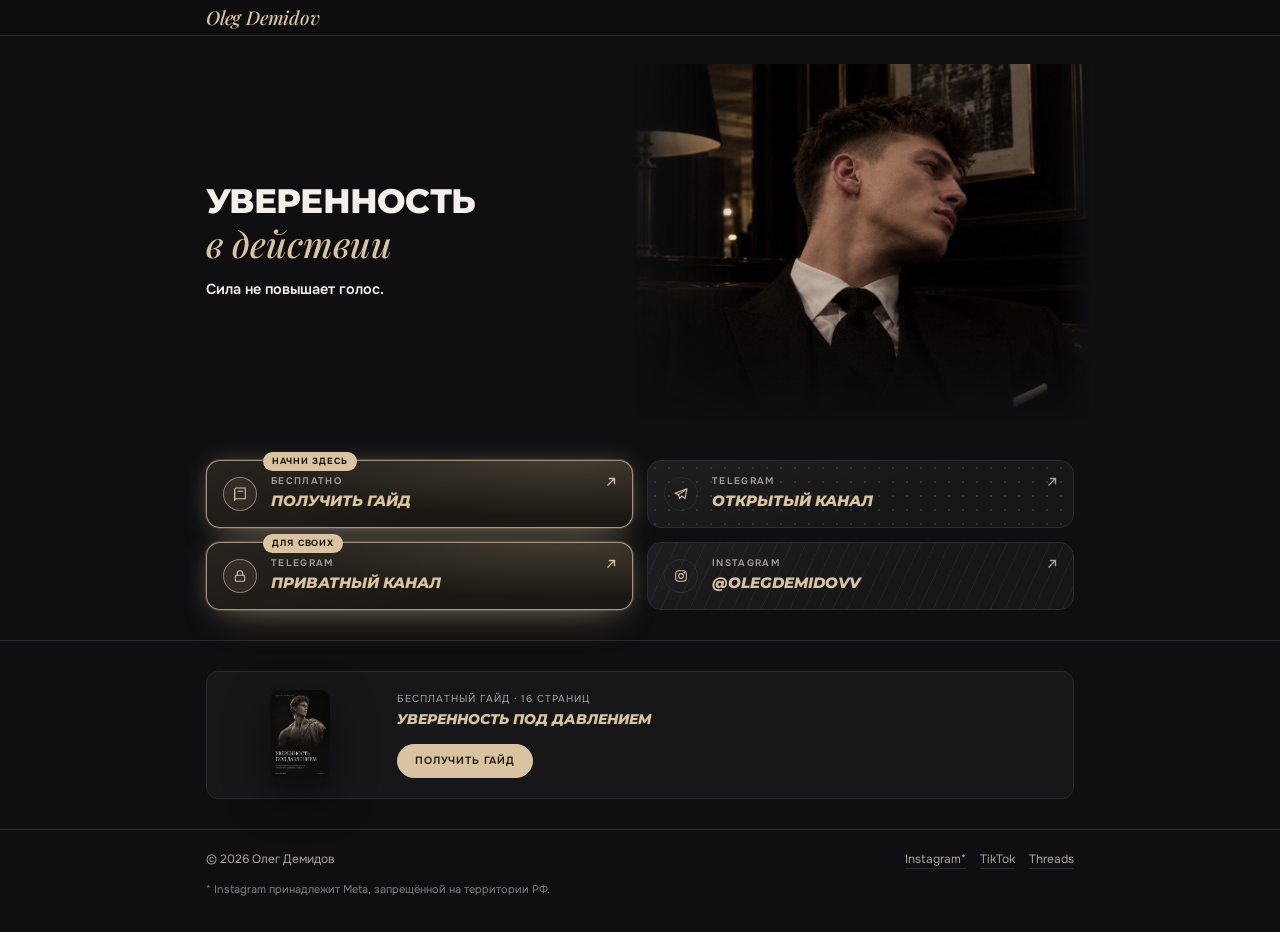
==== commit db38a1d6: "Update index.html" ====
--- a/index.html
+++ b/index.html
@@ -1 +1,189 @@
-<!doctype html><html lang="ru"><head><meta charset="utf-8"><meta name="viewport" content="width=device-width,initial-scale=1,viewport-fit=cover"><title>Oleg Demidov — Уверенность в действии</title><meta name="description" content="Олег Демидов — уверенность в действии. Бесплатный гайд «Уверенность под давлением»: как говорить ясно и действовать, когда внутри всё сжимается."><meta name="theme-color" content="#0f0f11"><link rel="preconnect" href="https://fonts.googleapis.com"><link rel="preconnect" href="https://fonts.gstatic.com" crossorigin><link rel="stylesheet" href="https://fonts.googleapis.com/css2?family=Montserrat:ital,wght@0,500;0,800;1,800;1,900&family=Playfair+Display:ital,wght@0,500;1,500&family=Onest:wght@400;500;600;700&display=swap"><link rel="icon" href="favicon.svg" type="image/svg+xml"><link rel="manifest" href="site.webmanifest"><link rel="stylesheet" href="css/style.css"></head><body class="v1" data-page="home"><header class="top"><div class="wrap bar"><a class="logo" data-p="home" href="index.html">Oleg Demidov</a></div></header><main><section class="hero"><div class="wrap hero-grid"><div class="hero-t"><h1><span>Уверенность</span><span><em>в действии</em></span></h1><p class="lead">Сила не повышает голос.</p></div><div class="hero-p"><img src="img/hero.jpg" alt="Олег Демидов" width="1100" height="1063" fetchpriority="high"></div></div></section><section class="s" style="border-top:0;padding-top:22px"><div class="wrap"><div class="short"><a class="sc rv key " href="https://t.me/conf_action_bot" target="_blank" rel="noopener"><span class=bd>Начни здесь</span><span class="ic"><svg viewBox="0 0 24 24" fill="none" stroke="currentColor" stroke-width="1.6" stroke-linecap="round" stroke-linejoin="round"><path d="M4 5.5A2.5 2.5 0 0 1 6.5 3H20v16H6.5A2.5 2.5 0 0 0 4 21.5z"/><path d="M4 5.5v16M9 8h7"/></svg></span><small>Бесплатно</small><h3>Получить гайд</h3><svg class="ar" viewBox="0 0 16 16" fill="none" stroke="currentColor" stroke-width="1.5"><path d="M4 12 12 4M5.5 4H12v6.5"/></svg></a><a class="sc rv pd" href="https://t.me/theolegdemidov" target="_blank" rel="noopener"><span class="ic"><svg viewBox="0 0 24 24" fill="none" stroke="currentColor" stroke-width="1.6" stroke-linecap="round" stroke-linejoin="round"><path d="M21 4 3 11l5.5 2L10 19l3-4 5 4z"/><path d="m8.5 13 9-6"/></svg></span><small>Telegram</small><h3>Открытый канал</h3><svg class="ar" viewBox="0 0 16 16" fill="none" stroke="currentColor" stroke-width="1.5"><path d="M4 12 12 4M5.5 4H12v6.5"/></svg></a><a class="sc rv key " href="https://t.me/conf_action_bot" target="_blank" rel="noopener"><span class=bd>Для своих</span><span class="ic"><svg viewBox="0 0 24 24" fill="none" stroke="currentColor" stroke-width="1.6" stroke-linecap="round" stroke-linejoin="round"><rect x="5" y="11" width="14" height="9" rx="2"/><path d="M8 11V8a4 4 0 0 1 8 0v3"/></svg></span><small>Telegram</small><h3>Приватный канал</h3><svg class="ar" viewBox="0 0 16 16" fill="none" stroke="currentColor" stroke-width="1.5"><path d="M4 12 12 4M5.5 4H12v6.5"/></svg></a><a class="sc rv ps" href="https://www.instagram.com/theolegdemidov/" target="_blank" rel="noopener"><span class="ic"><svg viewBox="0 0 24 24" fill="none" stroke="currentColor" stroke-width="1.6" stroke-linecap="round" stroke-linejoin="round"><rect x="4" y="4" width="16" height="16" rx="5"/><circle cx="12" cy="12" r="3.6"/><circle cx="17" cy="7" r=".6"/></svg></span><small>Instagram</small><h3>@theolegdemidov</h3><svg class="ar" viewBox="0 0 16 16" fill="none" stroke="currentColor" stroke-width="1.5"><path d="M4 12 12 4M5.5 4H12v6.5"/></svg></a></div></div></section><section class="s"><div class="wrap"><article id="guide" class="card guide rv"><img src="img/cover3.jpg" alt="Обложка гайда «Уверенность под давлением»" width="394" height="591" loading="lazy"><div><small>Бесплатный гайд · 16 страниц</small><h3>Уверенность под давлением</h3><a class="btn" href="https://t.me/conf_action_bot" target="_blank" rel="noopener">Получить гайд</a></div></article></div></section></main><footer><div class="wrap"><span>© 2026 Олег Демидов</span><nav class="soc"><a href="https://www.instagram.com/theolegdemidov/" target="_blank" rel="noopener">Instagram*</a><a href="https://www.tiktok.com/@olegdemidov_" target="_blank" rel="noopener">TikTok</a><a href="https://www.threads.net/@theolegdemidov" target="_blank" rel="noopener">Threads</a></nav><p class="fn">* Instagram принадлежит Meta, запрещённой на территории РФ.</p></div></footer><script src="js/main.js" defer></script></body></html>+<!doctype html><html lang="ru"><head><meta charset="utf-8"><meta name="viewport" content="width=device-width,initial-scale=1,viewport-fit=cover"><title>Oleg Demidov — Уверенность в действии</title><meta name="description" content="Олег Демидов — уверенность в действии. Бесплатный гайд «Уверенность под давлением»: как говорить ясно и действовать, когда внутри всё сжимается."><meta name="theme-color" content="#0f0f11"><link rel="preconnect" href="https://fonts.googleapis.com"><link rel="preconnect" href="https://fonts.gstatic.com" crossorigin><link rel="stylesheet" href="https://fonts.googleapis.com/css2?family=Montserrat:ital,wght@0,500;0,800;1,800;1,900&family=Playfair+Display:ital,wght@0,500;1,500&family=Onest:wght@400;500;600;700&display=swap"><link rel="icon" href="[data-uri]"><style>:root{--bg:#0f0f11;--bg2:#17171a;--line:#2b2b30;--fg:#f4efe8;--mute:#a9a49d;--ac:#d9c3a0;--ink:#1a140d;
+--display:"Montserrat",system-ui,-apple-system,"Segoe UI",Arial,sans-serif;--serif:"Playfair Display",Georgia,serif;--body:"Onest","Segoe UI",system-ui,-apple-system,sans-serif;color-scheme:dark}
+*{box-sizing:border-box;margin:0;padding:0;-webkit-tap-highlight-color:transparent}
+html{scroll-behavior:smooth;-webkit-text-size-adjust:100%;background:var(--bg)}
+body{background:var(--bg);color:var(--fg);font:400 17px/1.6 var(--body);min-height:100vh}
+img{max-width:100%;height:auto;display:block}a{color:inherit;text-decoration:none}
+:focus-visible{outline:2px solid var(--ac);outline-offset:3px}
+.wrap{width:100%;max-width:1040px;margin:0 auto;padding-left:max(18px,env(safe-area-inset-left));padding-right:max(18px,env(safe-area-inset-right))}
+.col{max-width:720px}
+/* header */
+header.top{position:sticky;top:0;z-index:50;background:rgba(15,15,17,.9);border-bottom:1px solid var(--line);-webkit-backdrop-filter:blur(10px);backdrop-filter:blur(10px)}
+.bar{display:flex;align-items:center;gap:16px;padding-top:12px;padding-bottom:12px}
+.logo{font:italic 500 27px/1 var(--serif);letter-spacing:-.01em;color:var(--ac);flex:none;white-space:nowrap}
+nav.tabs{display:flex;gap:8px;margin-left:auto;overflow-x:auto;scrollbar-width:none}
+nav.tabs::-webkit-scrollbar{display:none}
+.tab{flex:none;display:inline-flex;align-items:center;min-height:38px;padding:0 16px;border-radius:999px;border:1px solid var(--line);font:600 13px/1 var(--body);letter-spacing:.06em;text-transform:uppercase;color:var(--mute);background:transparent;transition:background .2s,color .2s,border-color .2s}
+.tab.on{background:var(--ac);color:var(--ink);border-color:var(--ac)}
+@media(hover:hover){.tab:not(.on):hover{color:var(--fg);border-color:var(--ac)}}
+.tab:active:not(.on){background:rgba(255,255,255,.08)}
+@media(max-width:700px){.bar{flex-wrap:wrap;gap:10px}nav.tabs{order:3;width:100%}}
+/* hero */
+.hero{padding:0 0 12px}
+.hero-grid{display:grid;grid-template-columns:1fr}
+.hero-p{order:-1;margin:0 -18px;position:relative;overflow:hidden}
+.hero-p img{width:100%;aspect-ratio:1/.9;object-fit:cover;object-position:60% 28%;filter:grayscale(.1) contrast(1.04)}
+.hero-p::after{content:"";position:absolute;inset:0;background:linear-gradient(180deg,transparent 42%,var(--bg) 100%)}
+.hero-t{position:relative;z-index:2;margin-top:0;padding-top:6px}.hero-p{z-index:1}
+h1{font:800 clamp(1.9rem,9.4vw,3.9rem)/1 var(--display);text-transform:uppercase;letter-spacing:-.02em;margin-bottom:18px}
+h1 span{display:block}h1 em{font:italic 500 1.04em var(--serif);color:var(--ac);text-transform:none;letter-spacing:0}
+.lead{font:600 19px/1.4 var(--body);margin-bottom:8px}
+.sub{color:var(--mute);margin-bottom:24px;max-width:34em}
+.cta{display:flex;flex-wrap:wrap;gap:12px}
+@media(min-width:900px){.hero{padding:48px 0 30px}.hero-grid{grid-template-columns:1fr 1fr;gap:20px;align-items:center}.hero-p{order:2;margin:0}.hero-p img{aspect-ratio:1/1.02;max-height:620px;-webkit-mask-image:linear-gradient(to right,transparent,#000 24%,#000 92%,transparent),linear-gradient(to bottom,#000 72%,transparent);-webkit-mask-composite:source-in;mask-image:linear-gradient(to right,transparent,#000 24%,#000 92%,transparent),linear-gradient(to bottom,#000 72%,transparent);mask-composite:intersect}.hero-p::after{display:none}h1{font-size:min(4.4vw,4.1rem)}}
+/* buttons */
+.btn{display:inline-flex;align-items:center;justify-content:center;gap:10px;min-height:50px;padding:0 26px;border-radius:999px;border:1px solid var(--ac);background:var(--ac);color:var(--ink);font:600 15px/1 var(--body);letter-spacing:.06em;text-transform:uppercase;cursor:pointer;transition:filter .2s,transform .15s,background .2s}
+.btn.ghost{background:transparent;color:var(--fg);border-color:var(--line)}
+@media(hover:hover){.btn:hover{filter:brightness(1.08)}.btn.ghost:hover{border-color:var(--ac)}}
+.btn:active{transform:scale(.97);filter:brightness(1.15)}
+/* sections */
+section.s{padding:52px 0;border-top:1px solid var(--line)}
+.tag{font:600 12px/1 var(--body);letter-spacing:.16em;text-transform:uppercase;color:var(--ac);margin-bottom:12px}
+h2{font:italic 900 clamp(28px,6.4vw,42px)/1.05 var(--display);text-transform:uppercase;margin-bottom:12px;text-wrap:balance}
+h2 span{color:var(--ac)}
+.s .sub{margin-bottom:22px}
+.grid{display:grid;gap:14px;grid-template-columns:1fr}
+@media(min-width:720px){.g2{grid-template-columns:1fr 1fr}.g3{grid-template-columns:repeat(3,1fr)}}
+.card{display:block;background:var(--bg2);border:1px solid var(--line);border-radius:16px;padding:22px}
+a.card{transition:border-color .2s}
+@media(hover:hover){a.card:hover{border-color:var(--ac)}}
+.card small{display:block;color:var(--mute);letter-spacing:.1em;text-transform:uppercase;font-size:12px;margin-bottom:8px}
+.card h3{font:italic 800 20px/1.15 var(--display);text-transform:uppercase;color:var(--ac);margin-bottom:8px;overflow-wrap:anywhere}
+.card p{color:var(--mute);font-size:16px}
+.src{display:block;margin-top:10px;font-size:13.5px;color:var(--mute);opacity:.85}
+.st{display:inline-block;font:600 11.5px/1 var(--body);letter-spacing:.12em;text-transform:uppercase;margin-bottom:10px;color:var(--ac)}
+.st.no{color:#e9a7a7}.st.mid{color:#e6cf98}
+/* guide */
+.guide{display:grid;gap:22px;align-items:center;padding:22px}
+.guide img{width:min(58%,230px);margin:0 auto;border-radius:10px;box-shadow:0 16px 40px rgba(0,0,0,.5)}
+.guide .btn{margin-top:18px}
+@media(min-width:700px){.guide{grid-template-columns:220px 1fr;gap:32px;padding:28px}.guide img{width:100%}}
+/* exercises */
+details{border-bottom:1px solid var(--line);padding:16px 0}
+details summary{cursor:pointer;list-style:none;display:flex;gap:14px;align-items:baseline;font:700 18px/1.3 var(--body)}
+details summary::-webkit-details-marker{display:none}
+details summary em{font:italic 800 15px var(--display);font-style:italic;color:var(--ac);flex:none;width:2em}
+details summary::after{content:"+";margin-left:auto;color:var(--ac);font-size:24px;line-height:1}
+details[open] summary::after{content:"–"}
+.exb{padding:12px 0 4px 0}.exb p{color:var(--mute);margin-bottom:10px}
+.exb ol{margin:8px 0 14px 1.2em}.exb li{margin-bottom:8px}
+.ok{border-left:2px solid var(--ac);padding:2px 0 2px 14px;color:var(--mute);font-size:16px}
+.ok b{display:block;font:600 12px/1 var(--body);letter-spacing:.14em;color:var(--ac);margin-bottom:6px}
+ol.refs{margin:0 0 0 1.3em;color:var(--mute);font-size:14.5px}ol.refs li{margin-bottom:10px}
+ol.refs a{color:var(--ac);text-decoration:underline;text-underline-offset:3px}
+footer{border-top:1px solid var(--line);padding:28px 0 48px;color:var(--mute);font-size:14px}
+footer .wrap{display:flex;flex-wrap:wrap;gap:12px 24px;justify-content:space-between;align-items:center}
+footer a{border-bottom:1px solid var(--line)}
+.view{display:none}.view.act{display:block}
+html.js .rv{opacity:0;transform:translateY(14px);transition:opacity .6s ease,transform .6s ease}html.js .rv.in{opacity:1;transform:none}
+@media(prefers-reduced-motion:reduce){html{scroll-behavior:auto}html.js .rv{opacity:1;transform:none;transition:none}}
+.err{min-height:60vh;display:flex;flex-direction:column;align-items:center;justify-content:center;text-align:center;gap:18px}
+/* shortcuts (v1) */
+.short{display:grid;gap:10px;grid-template-columns:1fr}
+@media(min-width:760px){.short{grid-template-columns:1fr 1fr}}
+.sc{position:relative;display:grid;grid-template-columns:34px 1fr;gap:4px 14px;align-items:start;padding:16px 38px 16px 16px;border:1px solid var(--line);border-radius:14px;background:linear-gradient(160deg,rgba(255,255,255,.035),rgba(255,255,255,0) 60%),var(--bg2);transition:border-color .25s,box-shadow .25s,transform .15s}
+.sc .ic{grid-row:1/4;width:34px;height:34px;border-radius:50%;border:1px solid var(--line);display:grid;place-items:center;color:var(--ac)}
+.sc .ic svg{width:16px;height:16px}
+.sc small{font:600 9.5px/1 var(--body);letter-spacing:.14em;text-transform:uppercase;color:var(--mute)}
+.sc h3{font:italic 800 14px/1.2 var(--display);text-transform:uppercase;color:var(--ac)}
+.sc p{font-size:12.5px;line-height:1.45;color:var(--mute)}
+.sc .ar{position:absolute;top:14px;right:14px;width:14px;height:14px;color:var(--mute);transition:color .25s,transform .25s}
+.sc.key{border-color:rgba(217,195,160,.55);box-shadow:0 0 0 1px rgba(217,195,160,.08),0 8px 28px -14px rgba(217,195,160,.35)}
+.sc .bd{position:absolute;top:-9px;left:56px;background:var(--ac);color:var(--ink);font:700 9px/1 var(--body);letter-spacing:.1em;text-transform:uppercase;padding:5px 9px;border-radius:999px}
+@media(hover:hover){.sc:hover{border-color:var(--ac);box-shadow:0 0 0 1px rgba(217,195,160,.25),0 10px 34px -10px rgba(217,195,160,.5)}.sc:hover .ar{color:var(--ac);transform:translate(2px,-2px)}}
+.sc:active{transform:scale(.985);border-color:var(--ac);box-shadow:0 0 0 1px rgba(217,195,160,.3),0 8px 26px -8px rgba(217,195,160,.55)}
+.laws{display:grid;gap:0;grid-template-columns:1fr}
+@media(min-width:760px){.laws{grid-template-columns:1fr 1fr;column-gap:36px}}
+.law{display:grid;grid-template-columns:30px 1fr;gap:2px 10px;padding:12px 0;border-bottom:1px solid var(--line)}
+.law b{grid-row:1/3;font:italic 800 12px/1.6 var(--display);color:var(--ac)}
+.law h3{font:700 11px/1.4 var(--body);letter-spacing:.14em;text-transform:uppercase}
+.law p{font:italic 500 14px/1.45 var(--serif);color:var(--mute)}
+footer .soc{display:flex;flex-wrap:wrap;gap:6px 16px}
+footer .fn{flex-basis:100%;font-size:12px;opacity:.75}
+details.pn{border:1px solid var(--line);border-radius:14px;background:linear-gradient(160deg,rgba(255,255,255,.035),rgba(255,255,255,0) 60%),var(--bg2);padding:0;margin-top:10px;transition:border-color .25s,box-shadow .25s}
+details.pn summary{display:grid;grid-template-columns:34px 1fr 20px;gap:2px 14px;align-items:center;padding:16px;cursor:pointer;list-style:none;font:inherit}
+details.pn summary::-webkit-details-marker{display:none}
+details.pn summary::after{display:none}
+details.pn .ic{grid-row:1/3;width:34px;height:34px;border-radius:50%;border:1px solid var(--line);display:grid;place-items:center;color:var(--ac)}
+details.pn .ic svg{width:16px;height:16px}
+details.pn small{font:600 9.5px/1 var(--body);letter-spacing:.14em;text-transform:uppercase;color:var(--mute);display:block}
+details.pn h3{font:italic 800 14px/1.2 var(--display);text-transform:uppercase;color:var(--ac)}
+details.pn .ch{grid-row:1/3;grid-column:3;width:16px;height:16px;color:var(--ac);transition:transform .3s}
+details.pn[open] .ch{transform:rotate(180deg)}
+details.pn[open]{border-color:rgba(217,195,160,.55)}
+details.pn .pb{padding:0 16px 8px}
+@media(hover:hover){details.pn:hover{border-color:var(--ac);box-shadow:0 10px 34px -12px rgba(217,195,160,.45)}}
+details.pn summary:active{background:rgba(217,195,160,.06)}
+/* v2 scale */
+.v2 .sc{padding:20px 46px 20px 20px;grid-template-columns:42px 1fr;gap:5px 16px;border-radius:16px}
+.v2 .sc .ic,.v2 details.pn .ic{width:42px;height:42px}.v2 .sc .ic svg,.v2 details.pn .ic svg{width:19px;height:19px}
+.v2 .sc small,.v2 details.pn small{font-size:11px}
+.v2 .sc h3,.v2 details.pn h3{font-size:17px}
+.v2 .sc p{font-size:14.5px}
+.v2 .sc .bd{left:68px;font-size:10px;top:-10px}
+.v2 details.pn summary{grid-template-columns:42px 1fr 22px;padding:20px;gap:5px 16px}
+.v2 details.pn .pb{padding:0 20px 10px}
+.v2 .law h3{font-size:12px}.v2 .law p{font-size:15.5px}
+.short details.pn{grid-column:1/-1;margin-top:0}
+/* v3 shortcuts */
+.sc{align-items:center;overflow:visible}
+.sc .ic{grid-row:1/3}
+.sc h3{font-size:15px}
+.sc.pd{background-image:radial-gradient(rgba(217,195,160,.16) 1px,transparent 1.2px),linear-gradient(160deg,rgba(255,255,255,.03),rgba(255,255,255,0) 60%);background-size:14px 14px,auto;background-color:var(--bg2)}
+.sc.ps{background-image:repeating-linear-gradient(115deg,rgba(217,195,160,.06) 0 1px,transparent 1px 13px),linear-gradient(160deg,rgba(255,255,255,.03),rgba(255,255,255,0) 60%);background-color:var(--bg2)}
+.sc.key{border-color:rgba(217,195,160,.7);background:radial-gradient(120% 140% at 85% 0%,rgba(217,195,160,.20),rgba(217,195,160,0) 60%),linear-gradient(160deg,rgba(255,255,255,.05),rgba(255,255,255,0) 60%),#1b1813;box-shadow:0 0 0 1px rgba(217,195,160,.18),0 0 26px -6px rgba(217,195,160,.42),0 18px 40px -22px rgba(217,195,160,.55)}
+.sc.key .ic{border-color:rgba(217,195,160,.55);background:rgba(217,195,160,.08)}
+.sc.key .ar{color:var(--ac)}
+@media(hover:hover){.sc.key:hover{border-color:#ecd9b8;background:radial-gradient(120% 140% at 85% 0%,rgba(217,195,160,.32),rgba(217,195,160,0) 62%),linear-gradient(160deg,rgba(255,255,255,.07),rgba(255,255,255,0) 60%),#211c15;box-shadow:0 0 0 1px rgba(236,217,184,.35),0 0 34px -4px rgba(217,195,160,.6),0 20px 44px -20px rgba(217,195,160,.7)}}
+.sc.key:active{border-color:#ecd9b8;background:radial-gradient(120% 140% at 85% 0%,rgba(217,195,160,.34),rgba(217,195,160,0) 62%),linear-gradient(160deg,rgba(255,255,255,.08),rgba(255,255,255,0) 60%),#241e16;box-shadow:0 0 0 1px rgba(236,217,184,.4),0 0 36px -2px rgba(217,195,160,.65)}
+.short{gap:14px}
+.v2 .sc{min-height:92px}.v2 .sc h3{font-size:18px}
+.sc{min-height:68px}
+/* minimal ~ 60-65% */
+body{font-size:14px;line-height:1.55}
+.wrap{max-width:900px;padding-left:max(16px,env(safe-area-inset-left));padding-right:max(16px,env(safe-area-inset-right))}
+.bar{padding-top:8px;padding-bottom:8px;gap:12px}
+.logo{font-size:19px}
+nav.tabs{gap:6px}
+.tab{min-height:26px;padding:0 11px;font-size:10px;letter-spacing:.07em}
+h1{font-size:clamp(1.3rem,6vw,1.75rem);margin-bottom:12px}
+.lead{font-size:14.5px;margin-bottom:6px}
+.sub{font-size:13px;margin-bottom:16px}
+.cta{gap:8px}
+.btn{min-height:34px;padding:0 17px;font-size:10.5px;letter-spacing:.08em;gap:8px}
+.hero-p{margin:0 -16px}
+.hero-p img{aspect-ratio:1/.78}
+@media(min-width:900px){.hero{padding:28px 0 18px}h1{font-size:2.15rem}.hero-p img{max-height:400px}}
+section.s{padding:30px 0}
+.tag{font-size:10px;margin-bottom:8px}
+h2{font-size:clamp(17px,4.4vw,22px);margin-bottom:8px}
+.s .sub{margin-bottom:14px}
+.grid{gap:10px}
+.card{padding:14px;border-radius:12px}
+.card small{font-size:10px;margin-bottom:5px}
+.card h3{font-size:14px;margin-bottom:5px}
+.card p{font-size:13px}
+.st{font-size:10px;margin-bottom:6px}
+.src{font-size:12px}
+.guide{padding:14px;gap:14px}
+.guide img{width:min(40%,150px)}
+@media(min-width:700px){.guide{grid-template-columns:150px 1fr;gap:22px;padding:18px}}
+.guide .btn{margin-top:12px}
+details{padding:11px 0}
+details summary{font-size:14px;gap:10px}
+details summary em{font-size:12px}
+details summary::after{font-size:18px}
+.exb p,.exb li{font-size:13px}.ok{font-size:13px}.ok b{font-size:10px}
+ol.refs{font-size:12.5px}
+footer{padding:20px 0 34px;font-size:12px}
+footer .soc{display:flex;flex-wrap:wrap;gap:6px 14px}
+footer .fn{flex-basis:100%;font-size:11px;opacity:.75}
+</style></head><body class="v1"><header class="top"><div class="wrap bar"><a class="logo" data-p="home" href="#home">Oleg Demidov</a></div></header><section class="view" data-view="home"><main><section class="hero"><div class="wrap hero-grid"><div class="hero-t"><h1><span>Уверенность</span><span><em>в действии</em></span></h1><p class="lead">Сила не повышает голос.</p></div><div class="hero-p"><img src="[data-uri]" alt="Олег Демидов" width="1100" height="1063" fetchpriority="high"></div></div></section><section class="s" style="border-top:0;padding-top:22px"><div class="wrap"><div class="short"><a class="sc rv key " href="https://t.me/conf_action_bot" target="_blank" rel="noopener"><span class=bd>Начни здесь</span><span class="ic"><svg viewBox="0 0 24 24" fill="none" stroke="currentColor" stroke-width="1.6" stroke-linecap="round" stroke-linejoin="round"><path d="M4 5.5A2.5 2.5 0 0 1 6.5 3H20v16H6.5A2.5 2.5 0 0 0 4 21.5z"/><path d="M4 5.5v16M9 8h7"/></svg></span><small>Бесплатно</small><h3>Получить гайд</h3><svg class="ar" viewBox="0 0 16 16" fill="none" stroke="currentColor" stroke-width="1.5"><path d="M4 12 12 4M5.5 4H12v6.5"/></svg></a><a class="sc rv pd" href="https://t.me/theolegdemidov" target="_blank" rel="noopener"><span class="ic"><svg viewBox="0 0 24 24" fill="none" stroke="currentColor" stroke-width="1.6" stroke-linecap="round" stroke-linejoin="round"><path d="M21 4 3 11l5.5 2L10 19l3-4 5 4z"/><path d="m8.5 13 9-6"/></svg></span><small>Telegram</small><h3>Открытый канал</h3><svg class="ar" viewBox="0 0 16 16" fill="none" stroke="currentColor" stroke-width="1.5"><path d="M4 12 12 4M5.5 4H12v6.5"/></svg></a><a class="sc rv key " href="https://t.me/conf_action_bot" target="_blank" rel="noopener"><span class=bd>Для своих</span><span class="ic"><svg viewBox="0 0 24 24" fill="none" stroke="currentColor" stroke-width="1.6" stroke-linecap="round" stroke-linejoin="round"><rect x="5" y="11" width="14" height="9" rx="2"/><path d="M8 11V8a4 4 0 0 1 8 0v3"/></svg></span><small>Telegram</small><h3>Приватный канал</h3><svg class="ar" viewBox="0 0 16 16" fill="none" stroke="currentColor" stroke-width="1.5"><path d="M4 12 12 4M5.5 4H12v6.5"/></svg></a><a class="sc rv ps" href="https://www.instagram.com/olegdemidovv/" target="_blank" rel="noopener"><span class="ic"><svg viewBox="0 0 24 24" fill="none" stroke="currentColor" stroke-width="1.6" stroke-linecap="round" stroke-linejoin="round"><rect x="4" y="4" width="16" height="16" rx="5"/><circle cx="12" cy="12" r="3.6"/><circle cx="17" cy="7" r=".6"/></svg></span><small>Instagram</small><h3>@olegdemidovv</h3><svg class="ar" viewBox="0 0 16 16" fill="none" stroke="currentColor" stroke-width="1.5"><path d="M4 12 12 4M5.5 4H12v6.5"/></svg></a></div></div></section><section class="s"><div class="wrap"><article id="guide" class="card guide rv"><img src="[data-uri]" alt="Обложка гайда «Уверенность под давлением»" width="394" height="591" loading="lazy"><div><small>Бесплатный гайд · 16 страниц</small><h3>Уверенность под давлением</h3><a class="btn" href="https://t.me/conf_action_bot" target="_blank" rel="noopener">Получить гайд</a></div></article></div></section></main></section><footer><div class="wrap"><span>© 2026 Олег Демидов</span><nav class="soc"><a href="https://www.instagram.com/olegdemidovv/" target="_blank" rel="noopener">Instagram*</a><a href="https://www.tiktok.com/@olegdemidov_" target="_blank" rel="noopener">TikTok</a><a href="https://www.threads.net/@olegdemidovv" target="_blank" rel="noopener">Threads</a></nav><p class="fn">* Instagram принадлежит Meta, запрещённой на территории РФ.</p></div></footer><script>(function(){var d=document;d.documentElement.classList.add('js');d.addEventListener('touchstart',function(){},{passive:true});
+function io(){var els=[].slice.call(d.querySelectorAll('.rv:not(.in)'));if(!('IntersectionObserver' in window)){els.forEach(function(e){e.classList.add('in')});return}
+var o=new IntersectionObserver(function(es){es.forEach(function(e){if(e.isIntersecting){e.target.classList.add('in');o.unobserve(e.target)}})},{threshold:.08});els.forEach(function(e){o.observe(e)});setTimeout(function(){els.forEach(function(e){e.classList.add('in')})},2500)}
+var views=d.querySelectorAll('.view');
+function mark(n){d.querySelectorAll('nav [data-p]').forEach(function(a){a.classList.toggle('on',a.dataset.p===n)})}
+if(views.length){function go(n,push){if(!d.querySelector('.view[data-view="'+n+'"]'))n='home';views.forEach(function(v){v.classList.toggle('act',v.dataset.view===n)});mark(n);window.scrollTo(0,0);if(push!==false)try{history.replaceState(null,'','#'+n)}catch(e){}setTimeout(io,30)}
+d.addEventListener('click',function(e){var a=e.target.closest('[data-p]');if(a){e.preventDefault();go(a.dataset.p)}});go((location.hash||'#home').slice(1),false)}
+else{mark(d.body.dataset.page);io()}})();
+</script></body></html>
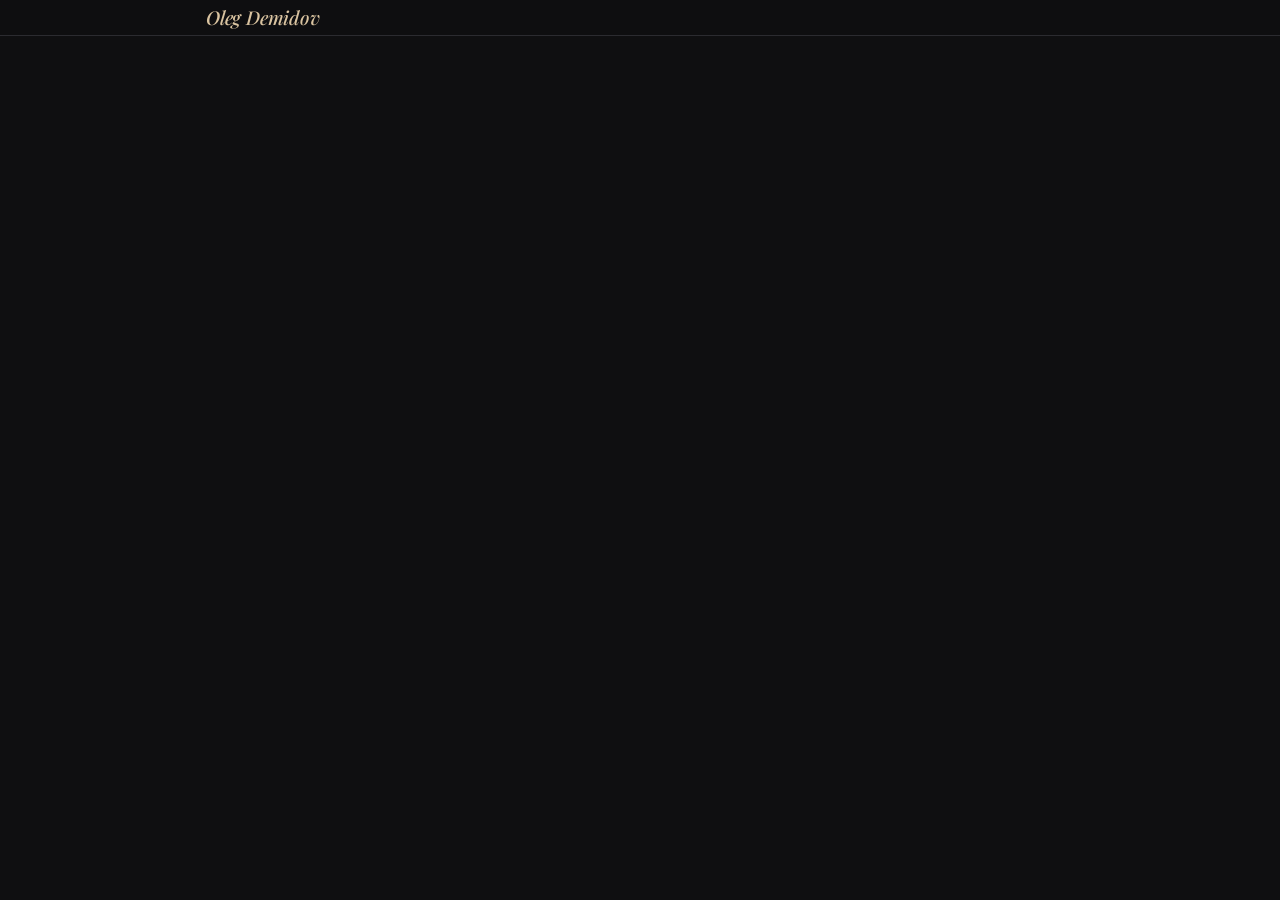
==== commit 324a32f0: "Update index.html" ====
--- a/index.html
+++ b/index.html
@@ -1,5 +1,18 @@
-<!doctype html><html lang="ru"><head><meta charset="utf-8"><meta name="viewport" content="width=device-width,initial-scale=1,viewport-fit=cover"><title>Oleg Demidov — Уверенность в действии</title><meta name="description" content="Олег Демидов — уверенность в действии. Бесплатный гайд «Уверенность под давлением»: как говорить ясно и действовать, когда внутри всё сжимается."><meta name="theme-color" content="#0f0f11"><link rel="preconnect" href="https://fonts.googleapis.com"><link rel="preconnect" href="https://fonts.gstatic.com" crossorigin><link rel="stylesheet" href="https://fonts.googleapis.com/css2?family=Montserrat:ital,wght@0,500;0,800;1,800;1,900&family=Playfair+Display:ital,wght@0,500;1,500&family=Onest:wght@400;500;600;700&display=swap"><link rel="icon" href="[data-uri]"><style>:root{--bg:#0f0f11;--bg2:#17171a;--line:#2b2b30;--fg:#f4efe8;--mute:#a9a49d;--ac:#d9c3a0;--ink:#1a140d;
---display:"Montserrat",system-ui,-apple-system,"Segoe UI",Arial,sans-serif;--serif:"Playfair Display",Georgia,serif;--body:"Onest","Segoe UI",system-ui,-apple-system,sans-serif;color-scheme:dark}
+<!doctype html>
+<html lang="ru">
+<head>
+<meta charset="utf-8">
+<meta name="viewport" content="width=device-width,initial-scale=1,viewport-fit=cover">
+<title>Oleg Demidov — Уверенность в действии</title>
+<meta name="description" content="Олег Демидов — уверенность в действии. Бесплатный гайд «Уверенность под давлением»: как говорить ясно и действовать, когда внутри всё сжимается.">
+<meta name="theme-color" content="#0f0f11">
+<link rel="icon" type="image/svg+xml" href="favicon.svg">
+<link rel="apple-touch-icon" href="favicon.svg">
+<link rel="preconnect" href="https://fonts.googleapis.com">
+<link rel="preconnect" href="https://fonts.gstatic.com" crossorigin>
+<link rel="stylesheet" href="https://fonts.googleapis.com/css2?family=Montserrat:ital,wght@0,500;0,800;1,800;1,900&family=Playfair+Display:ital,wght@0,500;1,500&family=Onest:wght@400;500;600;700&display=swap">
+<style>
+:root{--bg:#0f0f11;--bg2:#17171a;--line:#2b2b30;--fg:#f4efe8;--mute:#a9a49d;--ac:#d9c3a0;--ink:#1a140d;--display:"Montserrat",system-ui,-apple-system,"Segoe UI",Arial,sans-serif;--serif:"Playfair Display",Georgia,serif;--body:"Onest","Segoe UI",system-ui,-apple-system,sans-serif;color-scheme:dark}
 *{box-sizing:border-box;margin:0;padding:0;-webkit-tap-highlight-color:transparent}
 html{scroll-behavior:smooth;-webkit-text-size-adjust:100%;background:var(--bg)}
 body{background:var(--bg);color:var(--fg);font:400 17px/1.6 var(--body);min-height:100vh}
@@ -178,12 +191,21 @@
 footer{padding:20px 0 34px;font-size:12px}
 footer .soc{display:flex;flex-wrap:wrap;gap:6px 14px}
 footer .fn{flex-basis:100%;font-size:11px;opacity:.75}
-</style></head><body class="v1"><header class="top"><div class="wrap bar"><a class="logo" data-p="home" href="#home">Oleg Demidov</a></div></header><section class="view" data-view="home"><main><section class="hero"><div class="wrap hero-grid"><div class="hero-t"><h1><span>Уверенность</span><span><em>в действии</em></span></h1><p class="lead">Сила не повышает голос.</p></div><div class="hero-p"><img src="[data-uri]" alt="Олег Демидов" width="1100" height="1063" fetchpriority="high"></div></div></section><section class="s" style="border-top:0;padding-top:22px"><div class="wrap"><div class="short"><a class="sc rv key " href="https://t.me/conf_action_bot" target="_blank" rel="noopener"><span class=bd>Начни здесь</span><span class="ic"><svg viewBox="0 0 24 24" fill="none" stroke="currentColor" stroke-width="1.6" stroke-linecap="round" stroke-linejoin="round"><path d="M4 5.5A2.5 2.5 0 0 1 6.5 3H20v16H6.5A2.5 2.5 0 0 0 4 21.5z"/><path d="M4 5.5v16M9 8h7"/></svg></span><small>Бесплатно</small><h3>Получить гайд</h3><svg class="ar" viewBox="0 0 16 16" fill="none" stroke="currentColor" stroke-width="1.5"><path d="M4 12 12 4M5.5 4H12v6.5"/></svg></a><a class="sc rv pd" href="https://t.me/theolegdemidov" target="_blank" rel="noopener"><span class="ic"><svg viewBox="0 0 24 24" fill="none" stroke="currentColor" stroke-width="1.6" stroke-linecap="round" stroke-linejoin="round"><path d="M21 4 3 11l5.5 2L10 19l3-4 5 4z"/><path d="m8.5 13 9-6"/></svg></span><small>Telegram</small><h3>Открытый канал</h3><svg class="ar" viewBox="0 0 16 16" fill="none" stroke="currentColor" stroke-width="1.5"><path d="M4 12 12 4M5.5 4H12v6.5"/></svg></a><a class="sc rv key " href="https://t.me/conf_action_bot" target="_blank" rel="noopener"><span class=bd>Для своих</span><span class="ic"><svg viewBox="0 0 24 24" fill="none" stroke="currentColor" stroke-width="1.6" stroke-linecap="round" stroke-linejoin="round"><rect x="5" y="11" width="14" height="9" rx="2"/><path d="M8 11V8a4 4 0 0 1 8 0v3"/></svg></span><small>Telegram</small><h3>Приватный канал</h3><svg class="ar" viewBox="0 0 16 16" fill="none" stroke="currentColor" stroke-width="1.5"><path d="M4 12 12 4M5.5 4H12v6.5"/></svg></a><a class="sc rv ps" href="https://www.instagram.com/olegdemidovv/" target="_blank" rel="noopener"><span class="ic"><svg viewBox="0 0 24 24" fill="none" stroke="currentColor" stroke-width="1.6" stroke-linecap="round" stroke-linejoin="round"><rect x="4" y="4" width="16" height="16" rx="5"/><circle cx="12" cy="12" r="3.6"/><circle cx="17" cy="7" r=".6"/></svg></span><small>Instagram</small><h3>@olegdemidovv</h3><svg class="ar" viewBox="0 0 16 16" fill="none" stroke="currentColor" stroke-width="1.5"><path d="M4 12 12 4M5.5 4H12v6.5"/></svg></a></div></div></section><section class="s"><div class="wrap"><article id="guide" class="card guide rv"><img src="[data-uri]" alt="Обложка гайда «Уверенность под давлением»" width="394" height="591" loading="lazy"><div><small>Бесплатный гайд · 16 страниц</small><h3>Уверенность под давлением</h3><a class="btn" href="https://t.me/conf_action_bot" target="_blank" rel="noopener">Получить гайд</a></div></article></div></section></main></section><footer><div class="wrap"><span>© 2026 Олег Демидов</span><nav class="soc"><a href="https://www.instagram.com/olegdemidovv/" target="_blank" rel="noopener">Instagram*</a><a href="https://www.tiktok.com/@olegdemidov_" target="_blank" rel="noopener">TikTok</a><a href="https://www.threads.net/@olegdemidovv" target="_blank" rel="noopener">Threads</a></nav><p class="fn">* Instagram принадлежит Meta, запрещённой на территории РФ.</p></div></footer><script>(function(){var d=document;d.documentElement.classList.add('js');d.addEventListener('touchstart',function(){},{passive:true});
-function io(){var els=[].slice.call(d.querySelectorAll('.rv:not(.in)'));if(!('IntersectionObserver' in window)){els.forEach(function(e){e.classList.add('in')});return}
-var o=new IntersectionObserver(function(es){es.forEach(function(e){if(e.isIntersecting){e.target.classList.add('in');o.unobserve(e.target)}})},{threshold:.08});els.forEach(function(e){o.observe(e)});setTimeout(function(){els.forEach(function(e){e.classList.add('in')})},2500)}
-var views=d.querySelectorAll('.view');
-function mark(n){d.querySelectorAll('nav [data-p]').forEach(function(a){a.classList.toggle('on',a.dataset.p===n)})}
-if(views.length){function go(n,push){if(!d.querySelector('.view[data-view="'+n+'"]'))n='home';views.forEach(function(v){v.classList.toggle('act',v.dataset.view===n)});mark(n);window.scrollTo(0,0);if(push!==false)try{history.replaceState(null,'','#'+n)}catch(e){}setTimeout(io,30)}
-d.addEventListener('click',function(e){var a=e.target.closest('[data-p]');if(a){e.preventDefault();go(a.dataset.p)}});go((location.hash||'#home').slice(1),false)}
-else{mark(d.body.dataset.page);io()}})();
-</script></body></html>
+</style>
+</head>
+<body class="v1">
+<header class="top">
+  <div class="wrap bar">
+    <a class="logo" data-p="home" href="#home">Oleg Demidov</a>
+  </div>
+</header>
+<section class="view" data-view="home">
+  <main>
+    <section class="hero">
+      <div class="wrap hero-grid">
+        <div class="hero-t">
+          <h1><span>Уверенность</span><span><em>в действии</em></span></h1>
+          <p class="lead">Сила не повышает голос.</p>
+        </div>
+        <div class="hero-p">
+          <img src="[data-uri]
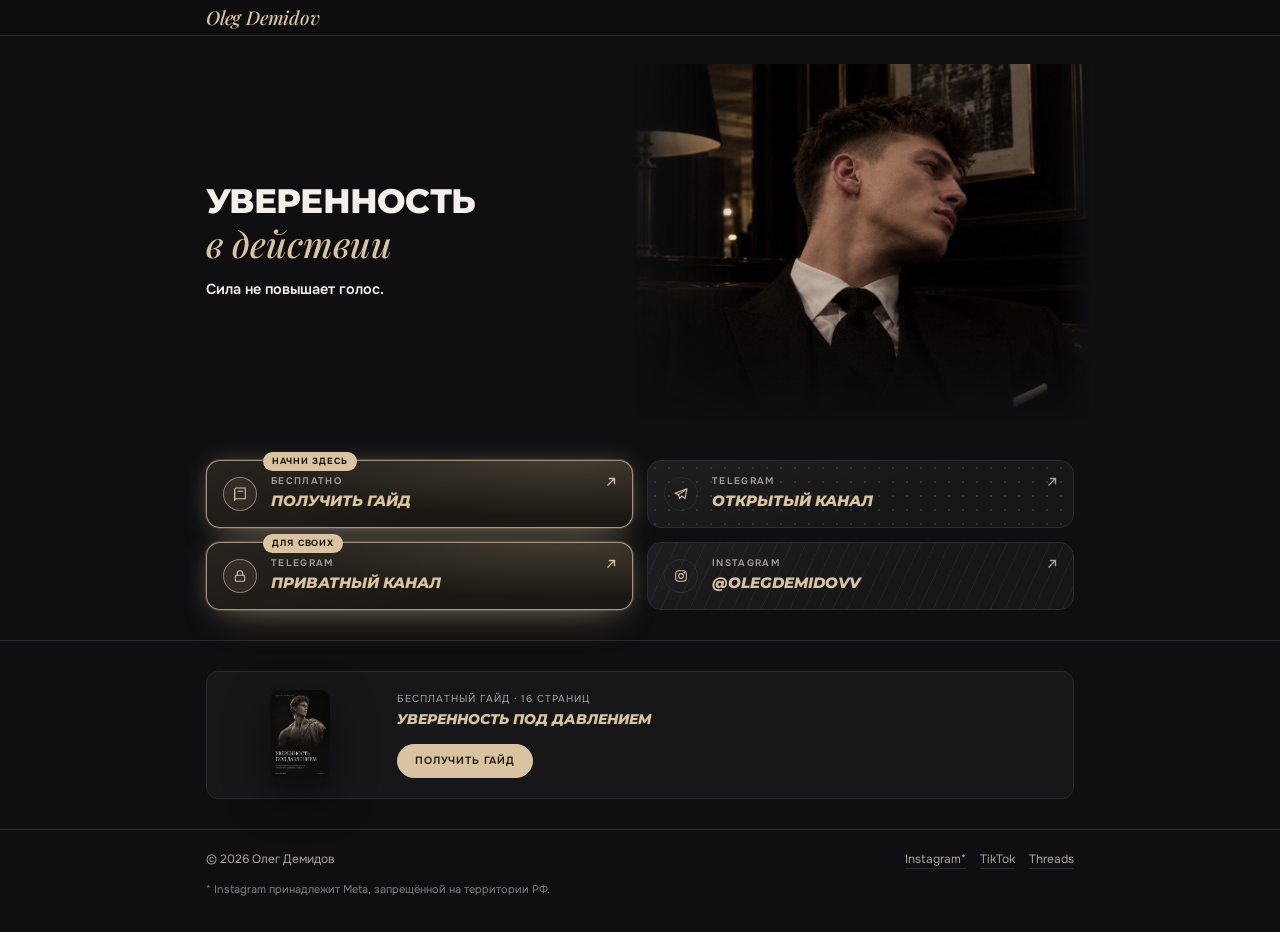
==== commit 7096ee6d: "Fix truncated index.html: restore multi-file site, add icons and social preview Co-Authored-By: Clau" ====
--- a/index.html
+++ b/index.html
@@ -1,211 +1 @@
-<!doctype html>
-<html lang="ru">
-<head>
-<meta charset="utf-8">
-<meta name="viewport" content="width=device-width,initial-scale=1,viewport-fit=cover">
-<title>Oleg Demidov — Уверенность в действии</title>
-<meta name="description" content="Олег Демидов — уверенность в действии. Бесплатный гайд «Уверенность под давлением»: как говорить ясно и действовать, когда внутри всё сжимается.">
-<meta name="theme-color" content="#0f0f11">
-<link rel="icon" type="image/svg+xml" href="favicon.svg">
-<link rel="apple-touch-icon" href="favicon.svg">
-<link rel="preconnect" href="https://fonts.googleapis.com">
-<link rel="preconnect" href="https://fonts.gstatic.com" crossorigin>
-<link rel="stylesheet" href="https://fonts.googleapis.com/css2?family=Montserrat:ital,wght@0,500;0,800;1,800;1,900&family=Playfair+Display:ital,wght@0,500;1,500&family=Onest:wght@400;500;600;700&display=swap">
-<style>
-:root{--bg:#0f0f11;--bg2:#17171a;--line:#2b2b30;--fg:#f4efe8;--mute:#a9a49d;--ac:#d9c3a0;--ink:#1a140d;--display:"Montserrat",system-ui,-apple-system,"Segoe UI",Arial,sans-serif;--serif:"Playfair Display",Georgia,serif;--body:"Onest","Segoe UI",system-ui,-apple-system,sans-serif;color-scheme:dark}
-*{box-sizing:border-box;margin:0;padding:0;-webkit-tap-highlight-color:transparent}
-html{scroll-behavior:smooth;-webkit-text-size-adjust:100%;background:var(--bg)}
-body{background:var(--bg);color:var(--fg);font:400 17px/1.6 var(--body);min-height:100vh}
-img{max-width:100%;height:auto;display:block}a{color:inherit;text-decoration:none}
-:focus-visible{outline:2px solid var(--ac);outline-offset:3px}
-.wrap{width:100%;max-width:1040px;margin:0 auto;padding-left:max(18px,env(safe-area-inset-left));padding-right:max(18px,env(safe-area-inset-right))}
-.col{max-width:720px}
-/* header */
-header.top{position:sticky;top:0;z-index:50;background:rgba(15,15,17,.9);border-bottom:1px solid var(--line);-webkit-backdrop-filter:blur(10px);backdrop-filter:blur(10px)}
-.bar{display:flex;align-items:center;gap:16px;padding-top:12px;padding-bottom:12px}
-.logo{font:italic 500 27px/1 var(--serif);letter-spacing:-.01em;color:var(--ac);flex:none;white-space:nowrap}
-nav.tabs{display:flex;gap:8px;margin-left:auto;overflow-x:auto;scrollbar-width:none}
-nav.tabs::-webkit-scrollbar{display:none}
-.tab{flex:none;display:inline-flex;align-items:center;min-height:38px;padding:0 16px;border-radius:999px;border:1px solid var(--line);font:600 13px/1 var(--body);letter-spacing:.06em;text-transform:uppercase;color:var(--mute);background:transparent;transition:background .2s,color .2s,border-color .2s}
-.tab.on{background:var(--ac);color:var(--ink);border-color:var(--ac)}
-@media(hover:hover){.tab:not(.on):hover{color:var(--fg);border-color:var(--ac)}}
-.tab:active:not(.on){background:rgba(255,255,255,.08)}
-@media(max-width:700px){.bar{flex-wrap:wrap;gap:10px}nav.tabs{order:3;width:100%}}
-/* hero */
-.hero{padding:0 0 12px}
-.hero-grid{display:grid;grid-template-columns:1fr}
-.hero-p{order:-1;margin:0 -18px;position:relative;overflow:hidden}
-.hero-p img{width:100%;aspect-ratio:1/.9;object-fit:cover;object-position:60% 28%;filter:grayscale(.1) contrast(1.04)}
-.hero-p::after{content:"";position:absolute;inset:0;background:linear-gradient(180deg,transparent 42%,var(--bg) 100%)}
-.hero-t{position:relative;z-index:2;margin-top:0;padding-top:6px}.hero-p{z-index:1}
-h1{font:800 clamp(1.9rem,9.4vw,3.9rem)/1 var(--display);text-transform:uppercase;letter-spacing:-.02em;margin-bottom:18px}
-h1 span{display:block}h1 em{font:italic 500 1.04em var(--serif);color:var(--ac);text-transform:none;letter-spacing:0}
-.lead{font:600 19px/1.4 var(--body);margin-bottom:8px}
-.sub{color:var(--mute);margin-bottom:24px;max-width:34em}
-.cta{display:flex;flex-wrap:wrap;gap:12px}
-@media(min-width:900px){.hero{padding:48px 0 30px}.hero-grid{grid-template-columns:1fr 1fr;gap:20px;align-items:center}.hero-p{order:2;margin:0}.hero-p img{aspect-ratio:1/1.02;max-height:620px;-webkit-mask-image:linear-gradient(to right,transparent,#000 24%,#000 92%,transparent),linear-gradient(to bottom,#000 72%,transparent);-webkit-mask-composite:source-in;mask-image:linear-gradient(to right,transparent,#000 24%,#000 92%,transparent),linear-gradient(to bottom,#000 72%,transparent);mask-composite:intersect}.hero-p::after{display:none}h1{font-size:min(4.4vw,4.1rem)}}
-/* buttons */
-.btn{display:inline-flex;align-items:center;justify-content:center;gap:10px;min-height:50px;padding:0 26px;border-radius:999px;border:1px solid var(--ac);background:var(--ac);color:var(--ink);font:600 15px/1 var(--body);letter-spacing:.06em;text-transform:uppercase;cursor:pointer;transition:filter .2s,transform .15s,background .2s}
-.btn.ghost{background:transparent;color:var(--fg);border-color:var(--line)}
-@media(hover:hover){.btn:hover{filter:brightness(1.08)}.btn.ghost:hover{border-color:var(--ac)}}
-.btn:active{transform:scale(.97);filter:brightness(1.15)}
-/* sections */
-section.s{padding:52px 0;border-top:1px solid var(--line)}
-.tag{font:600 12px/1 var(--body);letter-spacing:.16em;text-transform:uppercase;color:var(--ac);margin-bottom:12px}
-h2{font:italic 900 clamp(28px,6.4vw,42px)/1.05 var(--display);text-transform:uppercase;margin-bottom:12px;text-wrap:balance}
-h2 span{color:var(--ac)}
-.s .sub{margin-bottom:22px}
-.grid{display:grid;gap:14px;grid-template-columns:1fr}
-@media(min-width:720px){.g2{grid-template-columns:1fr 1fr}.g3{grid-template-columns:repeat(3,1fr)}}
-.card{display:block;background:var(--bg2);border:1px solid var(--line);border-radius:16px;padding:22px}
-a.card{transition:border-color .2s}
-@media(hover:hover){a.card:hover{border-color:var(--ac)}}
-.card small{display:block;color:var(--mute);letter-spacing:.1em;text-transform:uppercase;font-size:12px;margin-bottom:8px}
-.card h3{font:italic 800 20px/1.15 var(--display);text-transform:uppercase;color:var(--ac);margin-bottom:8px;overflow-wrap:anywhere}
-.card p{color:var(--mute);font-size:16px}
-.src{display:block;margin-top:10px;font-size:13.5px;color:var(--mute);opacity:.85}
-.st{display:inline-block;font:600 11.5px/1 var(--body);letter-spacing:.12em;text-transform:uppercase;margin-bottom:10px;color:var(--ac)}
-.st.no{color:#e9a7a7}.st.mid{color:#e6cf98}
-/* guide */
-.guide{display:grid;gap:22px;align-items:center;padding:22px}
-.guide img{width:min(58%,230px);margin:0 auto;border-radius:10px;box-shadow:0 16px 40px rgba(0,0,0,.5)}
-.guide .btn{margin-top:18px}
-@media(min-width:700px){.guide{grid-template-columns:220px 1fr;gap:32px;padding:28px}.guide img{width:100%}}
-/* exercises */
-details{border-bottom:1px solid var(--line);padding:16px 0}
-details summary{cursor:pointer;list-style:none;display:flex;gap:14px;align-items:baseline;font:700 18px/1.3 var(--body)}
-details summary::-webkit-details-marker{display:none}
-details summary em{font:italic 800 15px var(--display);font-style:italic;color:var(--ac);flex:none;width:2em}
-details summary::after{content:"+";margin-left:auto;color:var(--ac);font-size:24px;line-height:1}
-details[open] summary::after{content:"–"}
-.exb{padding:12px 0 4px 0}.exb p{color:var(--mute);margin-bottom:10px}
-.exb ol{margin:8px 0 14px 1.2em}.exb li{margin-bottom:8px}
-.ok{border-left:2px solid var(--ac);padding:2px 0 2px 14px;color:var(--mute);font-size:16px}
-.ok b{display:block;font:600 12px/1 var(--body);letter-spacing:.14em;color:var(--ac);margin-bottom:6px}
-ol.refs{margin:0 0 0 1.3em;color:var(--mute);font-size:14.5px}ol.refs li{margin-bottom:10px}
-ol.refs a{color:var(--ac);text-decoration:underline;text-underline-offset:3px}
-footer{border-top:1px solid var(--line);padding:28px 0 48px;color:var(--mute);font-size:14px}
-footer .wrap{display:flex;flex-wrap:wrap;gap:12px 24px;justify-content:space-between;align-items:center}
-footer a{border-bottom:1px solid var(--line)}
-.view{display:none}.view.act{display:block}
-html.js .rv{opacity:0;transform:translateY(14px);transition:opacity .6s ease,transform .6s ease}html.js .rv.in{opacity:1;transform:none}
-@media(prefers-reduced-motion:reduce){html{scroll-behavior:auto}html.js .rv{opacity:1;transform:none;transition:none}}
-.err{min-height:60vh;display:flex;flex-direction:column;align-items:center;justify-content:center;text-align:center;gap:18px}
-/* shortcuts (v1) */
-.short{display:grid;gap:10px;grid-template-columns:1fr}
-@media(min-width:760px){.short{grid-template-columns:1fr 1fr}}
-.sc{position:relative;display:grid;grid-template-columns:34px 1fr;gap:4px 14px;align-items:start;padding:16px 38px 16px 16px;border:1px solid var(--line);border-radius:14px;background:linear-gradient(160deg,rgba(255,255,255,.035),rgba(255,255,255,0) 60%),var(--bg2);transition:border-color .25s,box-shadow .25s,transform .15s}
-.sc .ic{grid-row:1/4;width:34px;height:34px;border-radius:50%;border:1px solid var(--line);display:grid;place-items:center;color:var(--ac)}
-.sc .ic svg{width:16px;height:16px}
-.sc small{font:600 9.5px/1 var(--body);letter-spacing:.14em;text-transform:uppercase;color:var(--mute)}
-.sc h3{font:italic 800 14px/1.2 var(--display);text-transform:uppercase;color:var(--ac)}
-.sc p{font-size:12.5px;line-height:1.45;color:var(--mute)}
-.sc .ar{position:absolute;top:14px;right:14px;width:14px;height:14px;color:var(--mute);transition:color .25s,transform .25s}
-.sc.key{border-color:rgba(217,195,160,.55);box-shadow:0 0 0 1px rgba(217,195,160,.08),0 8px 28px -14px rgba(217,195,160,.35)}
-.sc .bd{position:absolute;top:-9px;left:56px;background:var(--ac);color:var(--ink);font:700 9px/1 var(--body);letter-spacing:.1em;text-transform:uppercase;padding:5px 9px;border-radius:999px}
-@media(hover:hover){.sc:hover{border-color:var(--ac);box-shadow:0 0 0 1px rgba(217,195,160,.25),0 10px 34px -10px rgba(217,195,160,.5)}.sc:hover .ar{color:var(--ac);transform:translate(2px,-2px)}}
-.sc:active{transform:scale(.985);border-color:var(--ac);box-shadow:0 0 0 1px rgba(217,195,160,.3),0 8px 26px -8px rgba(217,195,160,.55)}
-.laws{display:grid;gap:0;grid-template-columns:1fr}
-@media(min-width:760px){.laws{grid-template-columns:1fr 1fr;column-gap:36px}}
-.law{display:grid;grid-template-columns:30px 1fr;gap:2px 10px;padding:12px 0;border-bottom:1px solid var(--line)}
-.law b{grid-row:1/3;font:italic 800 12px/1.6 var(--display);color:var(--ac)}
-.law h3{font:700 11px/1.4 var(--body);letter-spacing:.14em;text-transform:uppercase}
-.law p{font:italic 500 14px/1.45 var(--serif);color:var(--mute)}
-footer .soc{display:flex;flex-wrap:wrap;gap:6px 16px}
-footer .fn{flex-basis:100%;font-size:12px;opacity:.75}
-details.pn{border:1px solid var(--line);border-radius:14px;background:linear-gradient(160deg,rgba(255,255,255,.035),rgba(255,255,255,0) 60%),var(--bg2);padding:0;margin-top:10px;transition:border-color .25s,box-shadow .25s}
-details.pn summary{display:grid;grid-template-columns:34px 1fr 20px;gap:2px 14px;align-items:center;padding:16px;cursor:pointer;list-style:none;font:inherit}
-details.pn summary::-webkit-details-marker{display:none}
-details.pn summary::after{display:none}
-details.pn .ic{grid-row:1/3;width:34px;height:34px;border-radius:50%;border:1px solid var(--line);display:grid;place-items:center;color:var(--ac)}
-details.pn .ic svg{width:16px;height:16px}
-details.pn small{font:600 9.5px/1 var(--body);letter-spacing:.14em;text-transform:uppercase;color:var(--mute);display:block}
-details.pn h3{font:italic 800 14px/1.2 var(--display);text-transform:uppercase;color:var(--ac)}
-details.pn .ch{grid-row:1/3;grid-column:3;width:16px;height:16px;color:var(--ac);transition:transform .3s}
-details.pn[open] .ch{transform:rotate(180deg)}
-details.pn[open]{border-color:rgba(217,195,160,.55)}
-details.pn .pb{padding:0 16px 8px}
-@media(hover:hover){details.pn:hover{border-color:var(--ac);box-shadow:0 10px 34px -12px rgba(217,195,160,.45)}}
-details.pn summary:active{background:rgba(217,195,160,.06)}
-/* v2 scale */
-.v2 .sc{padding:20px 46px 20px 20px;grid-template-columns:42px 1fr;gap:5px 16px;border-radius:16px}
-.v2 .sc .ic,.v2 details.pn .ic{width:42px;height:42px}.v2 .sc .ic svg,.v2 details.pn .ic svg{width:19px;height:19px}
-.v2 .sc small,.v2 details.pn small{font-size:11px}
-.v2 .sc h3,.v2 details.pn h3{font-size:17px}
-.v2 .sc p{font-size:14.5px}
-.v2 .sc .bd{left:68px;font-size:10px;top:-10px}
-.v2 details.pn summary{grid-template-columns:42px 1fr 22px;padding:20px;gap:5px 16px}
-.v2 details.pn .pb{padding:0 20px 10px}
-.v2 .law h3{font-size:12px}.v2 .law p{font-size:15.5px}
-.short details.pn{grid-column:1/-1;margin-top:0}
-/* v3 shortcuts */
-.sc{align-items:center;overflow:visible}
-.sc .ic{grid-row:1/3}
-.sc h3{font-size:15px}
-.sc.pd{background-image:radial-gradient(rgba(217,195,160,.16) 1px,transparent 1.2px),linear-gradient(160deg,rgba(255,255,255,.03),rgba(255,255,255,0) 60%);background-size:14px 14px,auto;background-color:var(--bg2)}
-.sc.ps{background-image:repeating-linear-gradient(115deg,rgba(217,195,160,.06) 0 1px,transparent 1px 13px),linear-gradient(160deg,rgba(255,255,255,.03),rgba(255,255,255,0) 60%);background-color:var(--bg2)}
-.sc.key{border-color:rgba(217,195,160,.7);background:radial-gradient(120% 140% at 85% 0%,rgba(217,195,160,.20),rgba(217,195,160,0) 60%),linear-gradient(160deg,rgba(255,255,255,.05),rgba(255,255,255,0) 60%),#1b1813;box-shadow:0 0 0 1px rgba(217,195,160,.18),0 0 26px -6px rgba(217,195,160,.42),0 18px 40px -22px rgba(217,195,160,.55)}
-.sc.key .ic{border-color:rgba(217,195,160,.55);background:rgba(217,195,160,.08)}
-.sc.key .ar{color:var(--ac)}
-@media(hover:hover){.sc.key:hover{border-color:#ecd9b8;background:radial-gradient(120% 140% at 85% 0%,rgba(217,195,160,.32),rgba(217,195,160,0) 62%),linear-gradient(160deg,rgba(255,255,255,.07),rgba(255,255,255,0) 60%),#211c15;box-shadow:0 0 0 1px rgba(236,217,184,.35),0 0 34px -4px rgba(217,195,160,.6),0 20px 44px -20px rgba(217,195,160,.7)}}
-.sc.key:active{border-color:#ecd9b8;background:radial-gradient(120% 140% at 85% 0%,rgba(217,195,160,.34),rgba(217,195,160,0) 62%),linear-gradient(160deg,rgba(255,255,255,.08),rgba(255,255,255,0) 60%),#241e16;box-shadow:0 0 0 1px rgba(236,217,184,.4),0 0 36px -2px rgba(217,195,160,.65)}
-.short{gap:14px}
-.v2 .sc{min-height:92px}.v2 .sc h3{font-size:18px}
-.sc{min-height:68px}
-/* minimal ~ 60-65% */
-body{font-size:14px;line-height:1.55}
-.wrap{max-width:900px;padding-left:max(16px,env(safe-area-inset-left));padding-right:max(16px,env(safe-area-inset-right))}
-.bar{padding-top:8px;padding-bottom:8px;gap:12px}
-.logo{font-size:19px}
-nav.tabs{gap:6px}
-.tab{min-height:26px;padding:0 11px;font-size:10px;letter-spacing:.07em}
-h1{font-size:clamp(1.3rem,6vw,1.75rem);margin-bottom:12px}
-.lead{font-size:14.5px;margin-bottom:6px}
-.sub{font-size:13px;margin-bottom:16px}
-.cta{gap:8px}
-.btn{min-height:34px;padding:0 17px;font-size:10.5px;letter-spacing:.08em;gap:8px}
-.hero-p{margin:0 -16px}
-.hero-p img{aspect-ratio:1/.78}
-@media(min-width:900px){.hero{padding:28px 0 18px}h1{font-size:2.15rem}.hero-p img{max-height:400px}}
-section.s{padding:30px 0}
-.tag{font-size:10px;margin-bottom:8px}
-h2{font-size:clamp(17px,4.4vw,22px);margin-bottom:8px}
-.s .sub{margin-bottom:14px}
-.grid{gap:10px}
-.card{padding:14px;border-radius:12px}
-.card small{font-size:10px;margin-bottom:5px}
-.card h3{font-size:14px;margin-bottom:5px}
-.card p{font-size:13px}
-.st{font-size:10px;margin-bottom:6px}
-.src{font-size:12px}
-.guide{padding:14px;gap:14px}
-.guide img{width:min(40%,150px)}
-@media(min-width:700px){.guide{grid-template-columns:150px 1fr;gap:22px;padding:18px}}
-.guide .btn{margin-top:12px}
-details{padding:11px 0}
-details summary{font-size:14px;gap:10px}
-details summary em{font-size:12px}
-details summary::after{font-size:18px}
-.exb p,.exb li{font-size:13px}.ok{font-size:13px}.ok b{font-size:10px}
-ol.refs{font-size:12.5px}
-footer{padding:20px 0 34px;font-size:12px}
-footer .soc{display:flex;flex-wrap:wrap;gap:6px 14px}
-footer .fn{flex-basis:100%;font-size:11px;opacity:.75}
-</style>
-</head>
-<body class="v1">
-<header class="top">
-  <div class="wrap bar">
-    <a class="logo" data-p="home" href="#home">Oleg Demidov</a>
-  </div>
-</header>
-<section class="view" data-view="home">
-  <main>
-    <section class="hero">
-      <div class="wrap hero-grid">
-        <div class="hero-t">
-          <h1><span>Уверенность</span><span><em>в действии</em></span></h1>
-          <p class="lead">Сила не повышает голос.</p>
-        </div>
-        <div class="hero-p">
-          <img src="[data-uri]
+<!doctype html><html lang="ru"><head><meta charset="utf-8"><meta name="viewport" content="width=device-width,initial-scale=1,viewport-fit=cover"><title>Oleg Demidov — Уверенность в действии</title><meta name="description" content="Олег Демидов — уверенность в действии. Бесплатный гайд «Уверенность под давлением»: как говорить ясно и действовать, когда внутри всё сжимается."><meta name="theme-color" content="#0f0f11"><link rel="preconnect" href="https://fonts.googleapis.com"><link rel="preconnect" href="https://fonts.gstatic.com" crossorigin><link rel="stylesheet" href="https://fonts.googleapis.com/css2?family=Montserrat:ital,wght@0,500;0,800;1,800;1,900&family=Playfair+Display:ital,wght@0,500;1,500&family=Onest:wght@400;500;600;700&display=swap"><link rel="icon" href="favicon.svg" type="image/svg+xml"><link rel="icon" href="favicon-32.png" sizes="32x32" type="image/png"><link rel="icon" href="favicon-16.png" sizes="16x16" type="image/png"><link rel="shortcut icon" href="favicon.ico"><link rel="apple-touch-icon" href="apple-touch-icon.png"><meta property="og:type" content="website"><meta property="og:site_name" content="Олег Демидов"><meta property="og:title" content="Олег Демидов — Уверенность в действии"><meta property="og:description" content="Бесплатный гайд «Уверенность под давлением»: как говорить ясно и действовать, когда внутри всё сжимается."><meta property="og:url" content="https://theolegdemidov.github.io/confidence-in-action/"><meta property="og:image" content="https://theolegdemidov.github.io/confidence-in-action/og.png"><meta property="og:image:width" content="1200"><meta property="og:image:height" content="630"><meta name="twitter:card" content="summary_large_image"><meta name="twitter:image" content="https://theolegdemidov.github.io/confidence-in-action/og.png"><link rel="manifest" href="site.webmanifest"><link rel="stylesheet" href="css/style.css"></head><body class="v1" data-page="home"><header class="top"><div class="wrap bar"><a class="logo" data-p="home" href="index.html">Oleg Demidov</a></div></header><main><section class="hero"><div class="wrap hero-grid"><div class="hero-t"><h1><span>Уверенность</span><span><em>в действии</em></span></h1><p class="lead">Сила не повышает голос.</p></div><div class="hero-p"><img src="img/hero.jpg" alt="Олег Демидов" width="1100" height="1063" fetchpriority="high"></div></div></section><section class="s" style="border-top:0;padding-top:22px"><div class="wrap"><div class="short"><a class="sc rv key " href="https://t.me/conf_action_bot" target="_blank" rel="noopener"><span class=bd>Начни здесь</span><span class="ic"><svg viewBox="0 0 24 24" fill="none" stroke="currentColor" stroke-width="1.6" stroke-linecap="round" stroke-linejoin="round"><path d="M4 5.5A2.5 2.5 0 0 1 6.5 3H20v16H6.5A2.5 2.5 0 0 0 4 21.5z"/><path d="M4 5.5v16M9 8h7"/></svg></span><small>Бесплатно</small><h3>Получить гайд</h3><svg class="ar" viewBox="0 0 16 16" fill="none" stroke="currentColor" stroke-width="1.5"><path d="M4 12 12 4M5.5 4H12v6.5"/></svg></a><a class="sc rv pd" href="https://t.me/theolegdemidov" target="_blank" rel="noopener"><span class="ic"><svg viewBox="0 0 24 24" fill="none" stroke="currentColor" stroke-width="1.6" stroke-linecap="round" stroke-linejoin="round"><path d="M21 4 3 11l5.5 2L10 19l3-4 5 4z"/><path d="m8.5 13 9-6"/></svg></span><small>Telegram</small><h3>Открытый канал</h3><svg class="ar" viewBox="0 0 16 16" fill="none" stroke="currentColor" stroke-width="1.5"><path d="M4 12 12 4M5.5 4H12v6.5"/></svg></a><a class="sc rv key " href="https://t.me/conf_action_bot" target="_blank" rel="noopener"><span class=bd>Для своих</span><span class="ic"><svg viewBox="0 0 24 24" fill="none" stroke="currentColor" stroke-width="1.6" stroke-linecap="round" stroke-linejoin="round"><rect x="5" y="11" width="14" height="9" rx="2"/><path d="M8 11V8a4 4 0 0 1 8 0v3"/></svg></span><small>Telegram</small><h3>Приватный канал</h3><svg class="ar" viewBox="0 0 16 16" fill="none" stroke="currentColor" stroke-width="1.5"><path d="M4 12 12 4M5.5 4H12v6.5"/></svg></a><a class="sc rv ps" href="https://www.instagram.com/olegdemidovv/" target="_blank" rel="noopener"><span class="ic"><svg viewBox="0 0 24 24" fill="none" stroke="currentColor" stroke-width="1.6" stroke-linecap="round" stroke-linejoin="round"><rect x="4" y="4" width="16" height="16" rx="5"/><circle cx="12" cy="12" r="3.6"/><circle cx="17" cy="7" r=".6"/></svg></span><small>Instagram</small><h3>@olegdemidovv</h3><svg class="ar" viewBox="0 0 16 16" fill="none" stroke="currentColor" stroke-width="1.5"><path d="M4 12 12 4M5.5 4H12v6.5"/></svg></a></div></div></section><section class="s"><div class="wrap"><article id="guide" class="card guide rv"><img src="img/cover3.jpg" alt="Обложка гайда «Уверенность под давлением»" width="394" height="591" loading="lazy"><div><small>Бесплатный гайд · 16 страниц</small><h3>Уверенность под давлением</h3><a class="btn" href="https://t.me/conf_action_bot" target="_blank" rel="noopener">Получить гайд</a></div></article></div></section></main><footer><div class="wrap"><span>© 2026 Олег Демидов</span><nav class="soc"><a href="https://www.instagram.com/olegdemidovv/" target="_blank" rel="noopener">Instagram*</a><a href="https://www.tiktok.com/@olegdemidov_" target="_blank" rel="noopener">TikTok</a><a href="https://www.threads.net/@olegdemidovv" target="_blank" rel="noopener">Threads</a></nav><p class="fn">* Instagram принадлежит Meta, запрещённой на территории РФ.</p></div></footer><script src="js/main.js" defer></script></body></html>
--- a/css/style.css
+++ b/css/style.css
@@ -0,0 +1,180 @@
+:root{--bg:#0f0f11;--bg2:#17171a;--line:#2b2b30;--fg:#f4efe8;--mute:#a9a49d;--ac:#d9c3a0;--ink:#1a140d;
+--display:"Montserrat",system-ui,-apple-system,"Segoe UI",Arial,sans-serif;--serif:"Playfair Display",Georgia,serif;--body:"Onest","Segoe UI",system-ui,-apple-system,sans-serif;color-scheme:dark}
+*{box-sizing:border-box;margin:0;padding:0;-webkit-tap-highlight-color:transparent}
+html{scroll-behavior:smooth;-webkit-text-size-adjust:100%;background:var(--bg)}
+body{background:var(--bg);color:var(--fg);font:400 17px/1.6 var(--body);min-height:100vh}
+img{max-width:100%;height:auto;display:block}a{color:inherit;text-decoration:none}
+:focus-visible{outline:2px solid var(--ac);outline-offset:3px}
+.wrap{width:100%;max-width:1040px;margin:0 auto;padding-left:max(18px,env(safe-area-inset-left));padding-right:max(18px,env(safe-area-inset-right))}
+.col{max-width:720px}
+/* header */
+header.top{position:sticky;top:0;z-index:50;background:rgba(15,15,17,.9);border-bottom:1px solid var(--line);-webkit-backdrop-filter:blur(10px);backdrop-filter:blur(10px)}
+.bar{display:flex;align-items:center;gap:16px;padding-top:12px;padding-bottom:12px}
+.logo{font:italic 500 27px/1 var(--serif);letter-spacing:-.01em;color:var(--ac);flex:none;white-space:nowrap}
+nav.tabs{display:flex;gap:8px;margin-left:auto;overflow-x:auto;scrollbar-width:none}
+nav.tabs::-webkit-scrollbar{display:none}
+.tab{flex:none;display:inline-flex;align-items:center;min-height:38px;padding:0 16px;border-radius:999px;border:1px solid var(--line);font:600 13px/1 var(--body);letter-spacing:.06em;text-transform:uppercase;color:var(--mute);background:transparent;transition:background .2s,color .2s,border-color .2s}
+.tab.on{background:var(--ac);color:var(--ink);border-color:var(--ac)}
+@media(hover:hover){.tab:not(.on):hover{color:var(--fg);border-color:var(--ac)}}
+.tab:active:not(.on){background:rgba(255,255,255,.08)}
+@media(max-width:700px){.bar{flex-wrap:wrap;gap:10px}nav.tabs{order:3;width:100%}}
+/* hero */
+.hero{padding:0 0 12px}
+.hero-grid{display:grid;grid-template-columns:1fr}
+.hero-p{order:-1;margin:0 -18px;position:relative;overflow:hidden}
+.hero-p img{width:100%;aspect-ratio:1/.9;object-fit:cover;object-position:60% 28%;filter:grayscale(.1) contrast(1.04)}
+.hero-p::after{content:"";position:absolute;inset:0;background:linear-gradient(180deg,transparent 42%,var(--bg) 100%)}
+.hero-t{position:relative;z-index:2;margin-top:0;padding-top:6px}.hero-p{z-index:1}
+h1{font:800 clamp(1.9rem,9.4vw,3.9rem)/1 var(--display);text-transform:uppercase;letter-spacing:-.02em;margin-bottom:18px}
+h1 span{display:block}h1 em{font:italic 500 1.04em var(--serif);color:var(--ac);text-transform:none;letter-spacing:0}
+.lead{font:600 19px/1.4 var(--body);margin-bottom:8px}
+.sub{color:var(--mute);margin-bottom:24px;max-width:34em}
+.cta{display:flex;flex-wrap:wrap;gap:12px}
+@media(min-width:900px){.hero{padding:48px 0 30px}.hero-grid{grid-template-columns:1fr 1fr;gap:20px;align-items:center}.hero-p{order:2;margin:0}.hero-p img{aspect-ratio:1/1.02;max-height:620px;-webkit-mask-image:linear-gradient(to right,transparent,#000 24%,#000 92%,transparent),linear-gradient(to bottom,#000 72%,transparent);-webkit-mask-composite:source-in;mask-image:linear-gradient(to right,transparent,#000 24%,#000 92%,transparent),linear-gradient(to bottom,#000 72%,transparent);mask-composite:intersect}.hero-p::after{display:none}h1{font-size:min(4.4vw,4.1rem)}}
+/* buttons */
+.btn{display:inline-flex;align-items:center;justify-content:center;gap:10px;min-height:50px;padding:0 26px;border-radius:999px;border:1px solid var(--ac);background:var(--ac);color:var(--ink);font:600 15px/1 var(--body);letter-spacing:.06em;text-transform:uppercase;cursor:pointer;transition:filter .2s,transform .15s,background .2s}
+.btn.ghost{background:transparent;color:var(--fg);border-color:var(--line)}
+@media(hover:hover){.btn:hover{filter:brightness(1.08)}.btn.ghost:hover{border-color:var(--ac)}}
+.btn:active{transform:scale(.97);filter:brightness(1.15)}
+/* sections */
+section.s{padding:52px 0;border-top:1px solid var(--line)}
+.tag{font:600 12px/1 var(--body);letter-spacing:.16em;text-transform:uppercase;color:var(--ac);margin-bottom:12px}
+h2{font:italic 900 clamp(28px,6.4vw,42px)/1.05 var(--display);text-transform:uppercase;margin-bottom:12px;text-wrap:balance}
+h2 span{color:var(--ac)}
+.s .sub{margin-bottom:22px}
+.grid{display:grid;gap:14px;grid-template-columns:1fr}
+@media(min-width:720px){.g2{grid-template-columns:1fr 1fr}.g3{grid-template-columns:repeat(3,1fr)}}
+.card{display:block;background:var(--bg2);border:1px solid var(--line);border-radius:16px;padding:22px}
+a.card{transition:border-color .2s}
+@media(hover:hover){a.card:hover{border-color:var(--ac)}}
+.card small{display:block;color:var(--mute);letter-spacing:.1em;text-transform:uppercase;font-size:12px;margin-bottom:8px}
+.card h3{font:italic 800 20px/1.15 var(--display);text-transform:uppercase;color:var(--ac);margin-bottom:8px;overflow-wrap:anywhere}
+.card p{color:var(--mute);font-size:16px}
+.src{display:block;margin-top:10px;font-size:13.5px;color:var(--mute);opacity:.85}
+.st{display:inline-block;font:600 11.5px/1 var(--body);letter-spacing:.12em;text-transform:uppercase;margin-bottom:10px;color:var(--ac)}
+.st.no{color:#e9a7a7}.st.mid{color:#e6cf98}
+/* guide */
+.guide{display:grid;gap:22px;align-items:center;padding:22px}
+.guide img{width:min(58%,230px);margin:0 auto;border-radius:10px;box-shadow:0 16px 40px rgba(0,0,0,.5)}
+.guide .btn{margin-top:18px}
+@media(min-width:700px){.guide{grid-template-columns:220px 1fr;gap:32px;padding:28px}.guide img{width:100%}}
+/* exercises */
+details{border-bottom:1px solid var(--line);padding:16px 0}
+details summary{cursor:pointer;list-style:none;display:flex;gap:14px;align-items:baseline;font:700 18px/1.3 var(--body)}
+details summary::-webkit-details-marker{display:none}
+details summary em{font:italic 800 15px var(--display);font-style:italic;color:var(--ac);flex:none;width:2em}
+details summary::after{content:"+";margin-left:auto;color:var(--ac);font-size:24px;line-height:1}
+details[open] summary::after{content:"–"}
+.exb{padding:12px 0 4px 0}.exb p{color:var(--mute);margin-bottom:10px}
+.exb ol{margin:8px 0 14px 1.2em}.exb li{margin-bottom:8px}
+.ok{border-left:2px solid var(--ac);padding:2px 0 2px 14px;color:var(--mute);font-size:16px}
+.ok b{display:block;font:600 12px/1 var(--body);letter-spacing:.14em;color:var(--ac);margin-bottom:6px}
+ol.refs{margin:0 0 0 1.3em;color:var(--mute);font-size:14.5px}ol.refs li{margin-bottom:10px}
+ol.refs a{color:var(--ac);text-decoration:underline;text-underline-offset:3px}
+footer{border-top:1px solid var(--line);padding:28px 0 48px;color:var(--mute);font-size:14px}
+footer .wrap{display:flex;flex-wrap:wrap;gap:12px 24px;justify-content:space-between;align-items:center}
+footer a{border-bottom:1px solid var(--line)}
+.view{display:none}.view.act{display:block}
+html.js .rv{opacity:0;transform:translateY(14px);transition:opacity .6s ease,transform .6s ease}html.js .rv.in{opacity:1;transform:none}
+@media(prefers-reduced-motion:reduce){html{scroll-behavior:auto}html.js .rv{opacity:1;transform:none;transition:none}}
+.err{min-height:60vh;display:flex;flex-direction:column;align-items:center;justify-content:center;text-align:center;gap:18px}
+/* shortcuts (v1) */
+.short{display:grid;gap:10px;grid-template-columns:1fr}
+@media(min-width:760px){.short{grid-template-columns:1fr 1fr}}
+.sc{position:relative;display:grid;grid-template-columns:34px 1fr;gap:4px 14px;align-items:start;padding:16px 38px 16px 16px;border:1px solid var(--line);border-radius:14px;background:linear-gradient(160deg,rgba(255,255,255,.035),rgba(255,255,255,0) 60%),var(--bg2);transition:border-color .25s,box-shadow .25s,transform .15s}
+.sc .ic{grid-row:1/4;width:34px;height:34px;border-radius:50%;border:1px solid var(--line);display:grid;place-items:center;color:var(--ac)}
+.sc .ic svg{width:16px;height:16px}
+.sc small{font:600 9.5px/1 var(--body);letter-spacing:.14em;text-transform:uppercase;color:var(--mute)}
+.sc h3{font:italic 800 14px/1.2 var(--display);text-transform:uppercase;color:var(--ac)}
+.sc p{font-size:12.5px;line-height:1.45;color:var(--mute)}
+.sc .ar{position:absolute;top:14px;right:14px;width:14px;height:14px;color:var(--mute);transition:color .25s,transform .25s}
+.sc.key{border-color:rgba(217,195,160,.55);box-shadow:0 0 0 1px rgba(217,195,160,.08),0 8px 28px -14px rgba(217,195,160,.35)}
+.sc .bd{position:absolute;top:-9px;left:56px;background:var(--ac);color:var(--ink);font:700 9px/1 var(--body);letter-spacing:.1em;text-transform:uppercase;padding:5px 9px;border-radius:999px}
+@media(hover:hover){.sc:hover{border-color:var(--ac);box-shadow:0 0 0 1px rgba(217,195,160,.25),0 10px 34px -10px rgba(217,195,160,.5)}.sc:hover .ar{color:var(--ac);transform:translate(2px,-2px)}}
+.sc:active{transform:scale(.985);border-color:var(--ac);box-shadow:0 0 0 1px rgba(217,195,160,.3),0 8px 26px -8px rgba(217,195,160,.55)}
+.laws{display:grid;gap:0;grid-template-columns:1fr}
+@media(min-width:760px){.laws{grid-template-columns:1fr 1fr;column-gap:36px}}
+.law{display:grid;grid-template-columns:30px 1fr;gap:2px 10px;padding:12px 0;border-bottom:1px solid var(--line)}
+.law b{grid-row:1/3;font:italic 800 12px/1.6 var(--display);color:var(--ac)}
+.law h3{font:700 11px/1.4 var(--body);letter-spacing:.14em;text-transform:uppercase}
+.law p{font:italic 500 14px/1.45 var(--serif);color:var(--mute)}
+footer .soc{display:flex;flex-wrap:wrap;gap:6px 16px}
+footer .fn{flex-basis:100%;font-size:12px;opacity:.75}
+details.pn{border:1px solid var(--line);border-radius:14px;background:linear-gradient(160deg,rgba(255,255,255,.035),rgba(255,255,255,0) 60%),var(--bg2);padding:0;margin-top:10px;transition:border-color .25s,box-shadow .25s}
+details.pn summary{display:grid;grid-template-columns:34px 1fr 20px;gap:2px 14px;align-items:center;padding:16px;cursor:pointer;list-style:none;font:inherit}
+details.pn summary::-webkit-details-marker{display:none}
+details.pn summary::after{display:none}
+details.pn .ic{grid-row:1/3;width:34px;height:34px;border-radius:50%;border:1px solid var(--line);display:grid;place-items:center;color:var(--ac)}
+details.pn .ic svg{width:16px;height:16px}
+details.pn small{font:600 9.5px/1 var(--body);letter-spacing:.14em;text-transform:uppercase;color:var(--mute);display:block}
+details.pn h3{font:italic 800 14px/1.2 var(--display);text-transform:uppercase;color:var(--ac)}
+details.pn .ch{grid-row:1/3;grid-column:3;width:16px;height:16px;color:var(--ac);transition:transform .3s}
+details.pn[open] .ch{transform:rotate(180deg)}
+details.pn[open]{border-color:rgba(217,195,160,.55)}
+details.pn .pb{padding:0 16px 8px}
+@media(hover:hover){details.pn:hover{border-color:var(--ac);box-shadow:0 10px 34px -12px rgba(217,195,160,.45)}}
+details.pn summary:active{background:rgba(217,195,160,.06)}
+/* v2 scale */
+.v2 .sc{padding:20px 46px 20px 20px;grid-template-columns:42px 1fr;gap:5px 16px;border-radius:16px}
+.v2 .sc .ic,.v2 details.pn .ic{width:42px;height:42px}.v2 .sc .ic svg,.v2 details.pn .ic svg{width:19px;height:19px}
+.v2 .sc small,.v2 details.pn small{font-size:11px}
+.v2 .sc h3,.v2 details.pn h3{font-size:17px}
+.v2 .sc p{font-size:14.5px}
+.v2 .sc .bd{left:68px;font-size:10px;top:-10px}
+.v2 details.pn summary{grid-template-columns:42px 1fr 22px;padding:20px;gap:5px 16px}
+.v2 details.pn .pb{padding:0 20px 10px}
+.v2 .law h3{font-size:12px}.v2 .law p{font-size:15.5px}
+.short details.pn{grid-column:1/-1;margin-top:0}
+/* v3 shortcuts */
+.sc{align-items:center;overflow:visible}
+.sc .ic{grid-row:1/3}
+.sc h3{font-size:15px}
+.sc.pd{background-image:radial-gradient(rgba(217,195,160,.16) 1px,transparent 1.2px),linear-gradient(160deg,rgba(255,255,255,.03),rgba(255,255,255,0) 60%);background-size:14px 14px,auto;background-color:var(--bg2)}
+.sc.ps{background-image:repeating-linear-gradient(115deg,rgba(217,195,160,.06) 0 1px,transparent 1px 13px),linear-gradient(160deg,rgba(255,255,255,.03),rgba(255,255,255,0) 60%);background-color:var(--bg2)}
+.sc.key{border-color:rgba(217,195,160,.7);background:radial-gradient(120% 140% at 85% 0%,rgba(217,195,160,.20),rgba(217,195,160,0) 60%),linear-gradient(160deg,rgba(255,255,255,.05),rgba(255,255,255,0) 60%),#1b1813;box-shadow:0 0 0 1px rgba(217,195,160,.18),0 0 26px -6px rgba(217,195,160,.42),0 18px 40px -22px rgba(217,195,160,.55)}
+.sc.key .ic{border-color:rgba(217,195,160,.55);background:rgba(217,195,160,.08)}
+.sc.key .ar{color:var(--ac)}
+@media(hover:hover){.sc.key:hover{border-color:#ecd9b8;background:radial-gradient(120% 140% at 85% 0%,rgba(217,195,160,.32),rgba(217,195,160,0) 62%),linear-gradient(160deg,rgba(255,255,255,.07),rgba(255,255,255,0) 60%),#211c15;box-shadow:0 0 0 1px rgba(236,217,184,.35),0 0 34px -4px rgba(217,195,160,.6),0 20px 44px -20px rgba(217,195,160,.7)}}
+.sc.key:active{border-color:#ecd9b8;background:radial-gradient(120% 140% at 85% 0%,rgba(217,195,160,.34),rgba(217,195,160,0) 62%),linear-gradient(160deg,rgba(255,255,255,.08),rgba(255,255,255,0) 60%),#241e16;box-shadow:0 0 0 1px rgba(236,217,184,.4),0 0 36px -2px rgba(217,195,160,.65)}
+.short{gap:14px}
+.v2 .sc{min-height:92px}.v2 .sc h3{font-size:18px}
+.sc{min-height:68px}
+/* minimal ~ 60-65% */
+body{font-size:14px;line-height:1.55}
+.wrap{max-width:900px;padding-left:max(16px,env(safe-area-inset-left));padding-right:max(16px,env(safe-area-inset-right))}
+.bar{padding-top:8px;padding-bottom:8px;gap:12px}
+.logo{font-size:19px}
+nav.tabs{gap:6px}
+.tab{min-height:26px;padding:0 11px;font-size:10px;letter-spacing:.07em}
+h1{font-size:clamp(1.3rem,6vw,1.75rem);margin-bottom:12px}
+.lead{font-size:14.5px;margin-bottom:6px}
+.sub{font-size:13px;margin-bottom:16px}
+.cta{gap:8px}
+.btn{min-height:34px;padding:0 17px;font-size:10.5px;letter-spacing:.08em;gap:8px}
+.hero-p{margin:0 -16px}
+.hero-p img{aspect-ratio:1/.78}
+@media(min-width:900px){.hero{padding:28px 0 18px}h1{font-size:2.15rem}.hero-p img{max-height:400px}}
+section.s{padding:30px 0}
+.tag{font-size:10px;margin-bottom:8px}
+h2{font-size:clamp(17px,4.4vw,22px);margin-bottom:8px}
+.s .sub{margin-bottom:14px}
+.grid{gap:10px}
+.card{padding:14px;border-radius:12px}
+.card small{font-size:10px;margin-bottom:5px}
+.card h3{font-size:14px;margin-bottom:5px}
+.card p{font-size:13px}
+.st{font-size:10px;margin-bottom:6px}
+.src{font-size:12px}
+.guide{padding:14px;gap:14px}
+.guide img{width:min(40%,150px)}
+@media(min-width:700px){.guide{grid-template-columns:150px 1fr;gap:22px;padding:18px}}
+.guide .btn{margin-top:12px}
+details{padding:11px 0}
+details summary{font-size:14px;gap:10px}
+details summary em{font-size:12px}
+details summary::after{font-size:18px}
+.exb p,.exb li{font-size:13px}.ok{font-size:13px}.ok b{font-size:10px}
+ol.refs{font-size:12.5px}
+footer{padding:20px 0 34px;font-size:12px}
+footer .soc{display:flex;flex-wrap:wrap;gap:6px 14px}
+footer .fn{flex-basis:100%;font-size:11px;opacity:.75}
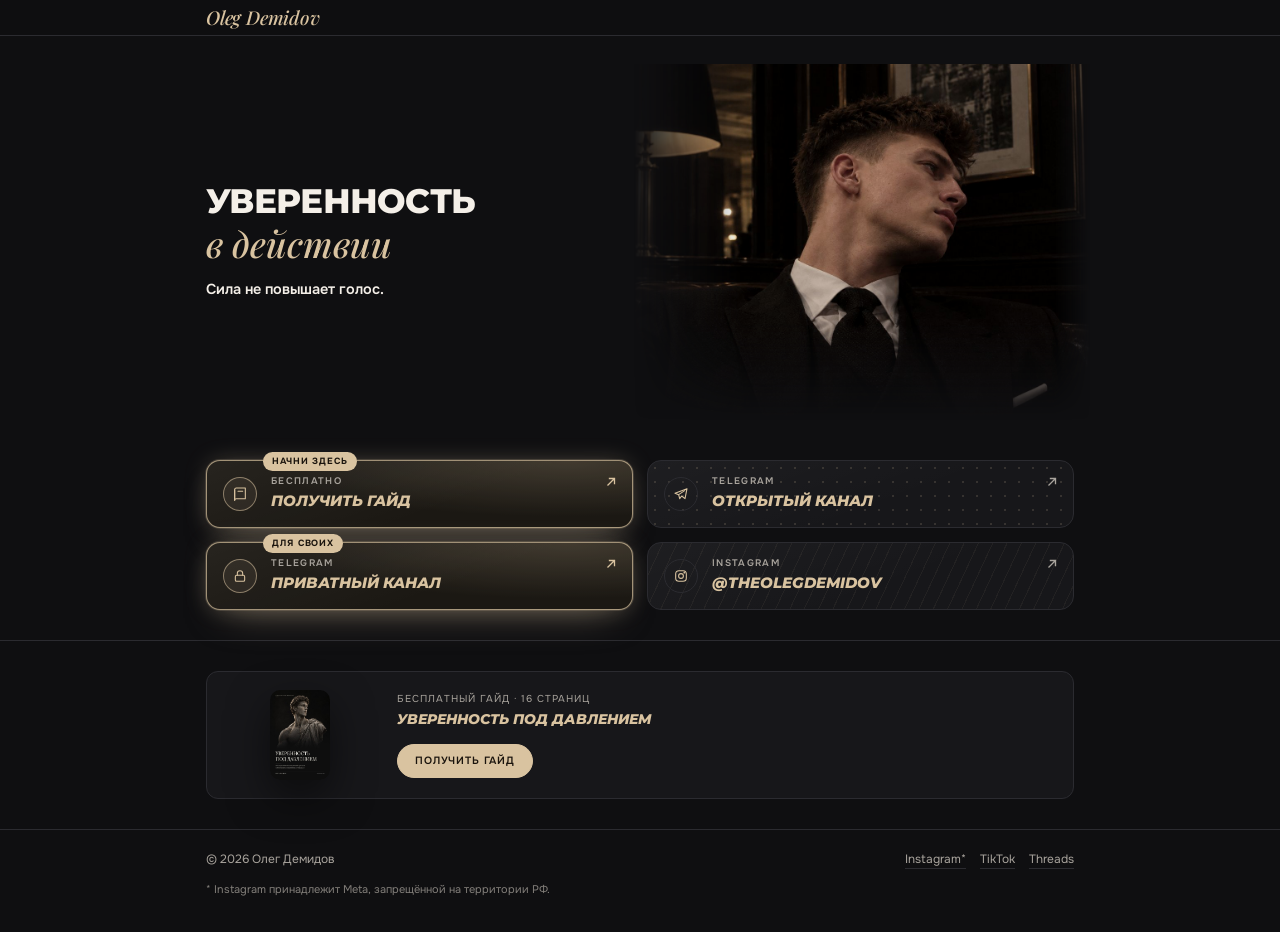
==== commit ed46ba28: "Fix Instagram username: theolegdemidov Co-Authored-By: Claude Sonnet 5.5 <noreply@anthropic.com> Cla" ====
--- a/index.html
+++ b/index.html
@@ -1 +1 @@
-<!doctype html><html lang="ru"><head><meta charset="utf-8"><meta name="viewport" content="width=device-width,initial-scale=1,viewport-fit=cover"><title>Oleg Demidov — Уверенность в действии</title><meta name="description" content="Олег Демидов — уверенность в действии. Бесплатный гайд «Уверенность под давлением»: как говорить ясно и действовать, когда внутри всё сжимается."><meta name="theme-color" content="#0f0f11"><link rel="preconnect" href="https://fonts.googleapis.com"><link rel="preconnect" href="https://fonts.gstatic.com" crossorigin><link rel="stylesheet" href="https://fonts.googleapis.com/css2?family=Montserrat:ital,wght@0,500;0,800;1,800;1,900&family=Playfair+Display:ital,wght@0,500;1,500&family=Onest:wght@400;500;600;700&display=swap"><link rel="icon" href="favicon.svg" type="image/svg+xml"><link rel="icon" href="favicon-32.png" sizes="32x32" type="image/png"><link rel="icon" href="favicon-16.png" sizes="16x16" type="image/png"><link rel="shortcut icon" href="favicon.ico"><link rel="apple-touch-icon" href="apple-touch-icon.png"><meta property="og:type" content="website"><meta property="og:site_name" content="Олег Демидов"><meta property="og:title" content="Олег Демидов — Уверенность в действии"><meta property="og:description" content="Бесплатный гайд «Уверенность под давлением»: как говорить ясно и действовать, когда внутри всё сжимается."><meta property="og:url" content="https://theolegdemidov.github.io/confidence-in-action/"><meta property="og:image" content="https://theolegdemidov.github.io/confidence-in-action/og.png"><meta property="og:image:width" content="1200"><meta property="og:image:height" content="630"><meta name="twitter:card" content="summary_large_image"><meta name="twitter:image" content="https://theolegdemidov.github.io/confidence-in-action/og.png"><link rel="manifest" href="site.webmanifest"><link rel="stylesheet" href="css/style.css"></head><body class="v1" data-page="home"><header class="top"><div class="wrap bar"><a class="logo" data-p="home" href="index.html">Oleg Demidov</a></div></header><main><section class="hero"><div class="wrap hero-grid"><div class="hero-t"><h1><span>Уверенность</span><span><em>в действии</em></span></h1><p class="lead">Сила не повышает голос.</p></div><div class="hero-p"><img src="img/hero.jpg" alt="Олег Демидов" width="1100" height="1063" fetchpriority="high"></div></div></section><section class="s" style="border-top:0;padding-top:22px"><div class="wrap"><div class="short"><a class="sc rv key " href="https://t.me/conf_action_bot" target="_blank" rel="noopener"><span class=bd>Начни здесь</span><span class="ic"><svg viewBox="0 0 24 24" fill="none" stroke="currentColor" stroke-width="1.6" stroke-linecap="round" stroke-linejoin="round"><path d="M4 5.5A2.5 2.5 0 0 1 6.5 3H20v16H6.5A2.5 2.5 0 0 0 4 21.5z"/><path d="M4 5.5v16M9 8h7"/></svg></span><small>Бесплатно</small><h3>Получить гайд</h3><svg class="ar" viewBox="0 0 16 16" fill="none" stroke="currentColor" stroke-width="1.5"><path d="M4 12 12 4M5.5 4H12v6.5"/></svg></a><a class="sc rv pd" href="https://t.me/theolegdemidov" target="_blank" rel="noopener"><span class="ic"><svg viewBox="0 0 24 24" fill="none" stroke="currentColor" stroke-width="1.6" stroke-linecap="round" stroke-linejoin="round"><path d="M21 4 3 11l5.5 2L10 19l3-4 5 4z"/><path d="m8.5 13 9-6"/></svg></span><small>Telegram</small><h3>Открытый канал</h3><svg class="ar" viewBox="0 0 16 16" fill="none" stroke="currentColor" stroke-width="1.5"><path d="M4 12 12 4M5.5 4H12v6.5"/></svg></a><a class="sc rv key " href="https://t.me/conf_action_bot" target="_blank" rel="noopener"><span class=bd>Для своих</span><span class="ic"><svg viewBox="0 0 24 24" fill="none" stroke="currentColor" stroke-width="1.6" stroke-linecap="round" stroke-linejoin="round"><rect x="5" y="11" width="14" height="9" rx="2"/><path d="M8 11V8a4 4 0 0 1 8 0v3"/></svg></span><small>Telegram</small><h3>Приватный канал</h3><svg class="ar" viewBox="0 0 16 16" fill="none" stroke="currentColor" stroke-width="1.5"><path d="M4 12 12 4M5.5 4H12v6.5"/></svg></a><a class="sc rv ps" href="https://www.instagram.com/olegdemidovv/" target="_blank" rel="noopener"><span class="ic"><svg viewBox="0 0 24 24" fill="none" stroke="currentColor" stroke-width="1.6" stroke-linecap="round" stroke-linejoin="round"><rect x="4" y="4" width="16" height="16" rx="5"/><circle cx="12" cy="12" r="3.6"/><circle cx="17" cy="7" r=".6"/></svg></span><small>Instagram</small><h3>@olegdemidovv</h3><svg class="ar" viewBox="0 0 16 16" fill="none" stroke="currentColor" stroke-width="1.5"><path d="M4 12 12 4M5.5 4H12v6.5"/></svg></a></div></div></section><section class="s"><div class="wrap"><article id="guide" class="card guide rv"><img src="img/cover3.jpg" alt="Обложка гайда «Уверенность под давлением»" width="394" height="591" loading="lazy"><div><small>Бесплатный гайд · 16 страниц</small><h3>Уверенность под давлением</h3><a class="btn" href="https://t.me/conf_action_bot" target="_blank" rel="noopener">Получить гайд</a></div></article></div></section></main><footer><div class="wrap"><span>© 2026 Олег Демидов</span><nav class="soc"><a href="https://www.instagram.com/olegdemidovv/" target="_blank" rel="noopener">Instagram*</a><a href="https://www.tiktok.com/@olegdemidov_" target="_blank" rel="noopener">TikTok</a><a href="https://www.threads.net/@olegdemidovv" target="_blank" rel="noopener">Threads</a></nav><p class="fn">* Instagram принадлежит Meta, запрещённой на территории РФ.</p></div></footer><script src="js/main.js" defer></script></body></html>+<!doctype html><html lang="ru"><head><meta charset="utf-8"><meta name="viewport" content="width=device-width,initial-scale=1,viewport-fit=cover"><title>Oleg Demidov — Уверенность в действии</title><meta name="description" content="Олег Демидов — уверенность в действии. Бесплатный гайд «Уверенность под давлением»: как говорить ясно и действовать, когда внутри всё сжимается."><meta name="theme-color" content="#0f0f11"><link rel="preconnect" href="https://fonts.googleapis.com"><link rel="preconnect" href="https://fonts.gstatic.com" crossorigin><link rel="stylesheet" href="https://fonts.googleapis.com/css2?family=Montserrat:ital,wght@0,500;0,800;1,800;1,900&family=Playfair+Display:ital,wght@0,500;1,500&family=Onest:wght@400;500;600;700&display=swap"><link rel="icon" href="favicon.svg" type="image/svg+xml"><link rel="icon" href="favicon-32.png" sizes="32x32" type="image/png"><link rel="icon" href="favicon-16.png" sizes="16x16" type="image/png"><link rel="shortcut icon" href="favicon.ico"><link rel="apple-touch-icon" href="apple-touch-icon.png"><meta property="og:type" content="website"><meta property="og:site_name" content="Олег Демидов"><meta property="og:title" content="Олег Демидов — Уверенность в действии"><meta property="og:description" content="Бесплатный гайд «Уверенность под давлением»: как говорить ясно и действовать, когда внутри всё сжимается."><meta property="og:url" content="https://theolegdemidov.github.io/confidence-in-action/"><meta property="og:image" content="https://theolegdemidov.github.io/confidence-in-action/og.png"><meta property="og:image:width" content="1200"><meta property="og:image:height" content="630"><meta name="twitter:card" content="summary_large_image"><meta name="twitter:image" content="https://theolegdemidov.github.io/confidence-in-action/og.png"><link rel="manifest" href="site.webmanifest"><link rel="stylesheet" href="css/style.css"></head><body class="v1" data-page="home"><header class="top"><div class="wrap bar"><a class="logo" data-p="home" href="index.html">Oleg Demidov</a></div></header><main><section class="hero"><div class="wrap hero-grid"><div class="hero-t"><h1><span>Уверенность</span><span><em>в действии</em></span></h1><p class="lead">Сила не повышает голос.</p></div><div class="hero-p"><img src="img/hero.jpg" alt="Олег Демидов" width="1100" height="1063" fetchpriority="high"></div></div></section><section class="s" style="border-top:0;padding-top:22px"><div class="wrap"><div class="short"><a class="sc rv key " href="https://t.me/conf_action_bot" target="_blank" rel="noopener"><span class=bd>Начни здесь</span><span class="ic"><svg viewBox="0 0 24 24" fill="none" stroke="currentColor" stroke-width="1.6" stroke-linecap="round" stroke-linejoin="round"><path d="M4 5.5A2.5 2.5 0 0 1 6.5 3H20v16H6.5A2.5 2.5 0 0 0 4 21.5z"/><path d="M4 5.5v16M9 8h7"/></svg></span><small>Бесплатно</small><h3>Получить гайд</h3><svg class="ar" viewBox="0 0 16 16" fill="none" stroke="currentColor" stroke-width="1.5"><path d="M4 12 12 4M5.5 4H12v6.5"/></svg></a><a class="sc rv pd" href="https://t.me/theolegdemidov" target="_blank" rel="noopener"><span class="ic"><svg viewBox="0 0 24 24" fill="none" stroke="currentColor" stroke-width="1.6" stroke-linecap="round" stroke-linejoin="round"><path d="M21 4 3 11l5.5 2L10 19l3-4 5 4z"/><path d="m8.5 13 9-6"/></svg></span><small>Telegram</small><h3>Открытый канал</h3><svg class="ar" viewBox="0 0 16 16" fill="none" stroke="currentColor" stroke-width="1.5"><path d="M4 12 12 4M5.5 4H12v6.5"/></svg></a><a class="sc rv key " href="https://t.me/conf_action_bot" target="_blank" rel="noopener"><span class=bd>Для своих</span><span class="ic"><svg viewBox="0 0 24 24" fill="none" stroke="currentColor" stroke-width="1.6" stroke-linecap="round" stroke-linejoin="round"><rect x="5" y="11" width="14" height="9" rx="2"/><path d="M8 11V8a4 4 0 0 1 8 0v3"/></svg></span><small>Telegram</small><h3>Приватный канал</h3><svg class="ar" viewBox="0 0 16 16" fill="none" stroke="currentColor" stroke-width="1.5"><path d="M4 12 12 4M5.5 4H12v6.5"/></svg></a><a class="sc rv ps" href="https://www.instagram.com/theolegdemidov/" target="_blank" rel="noopener"><span class="ic"><svg viewBox="0 0 24 24" fill="none" stroke="currentColor" stroke-width="1.6" stroke-linecap="round" stroke-linejoin="round"><rect x="4" y="4" width="16" height="16" rx="5"/><circle cx="12" cy="12" r="3.6"/><circle cx="17" cy="7" r=".6"/></svg></span><small>Instagram</small><h3>@theolegdemidov</h3><svg class="ar" viewBox="0 0 16 16" fill="none" stroke="currentColor" stroke-width="1.5"><path d="M4 12 12 4M5.5 4H12v6.5"/></svg></a></div></div></section><section class="s"><div class="wrap"><article id="guide" class="card guide rv"><img src="img/cover3.jpg" alt="Обложка гайда «Уверенность под давлением»" width="394" height="591" loading="lazy"><div><small>Бесплатный гайд · 16 страниц</small><h3>Уверенность под давлением</h3><a class="btn" href="https://t.me/conf_action_bot" target="_blank" rel="noopener">Получить гайд</a></div></article></div></section></main><footer><div class="wrap"><span>© 2026 Олег Демидов</span><nav class="soc"><a href="https://www.instagram.com/theolegdemidov/" target="_blank" rel="noopener">Instagram*</a><a href="https://www.tiktok.com/@olegdemidov_" target="_blank" rel="noopener">TikTok</a><a href="https://www.threads.net/@theolegdemidov" target="_blank" rel="noopener">Threads</a></nav><p class="fn">* Instagram принадлежит Meta, запрещённой на территории РФ.</p></div></footer><script src="js/main.js" defer></script></body></html>
